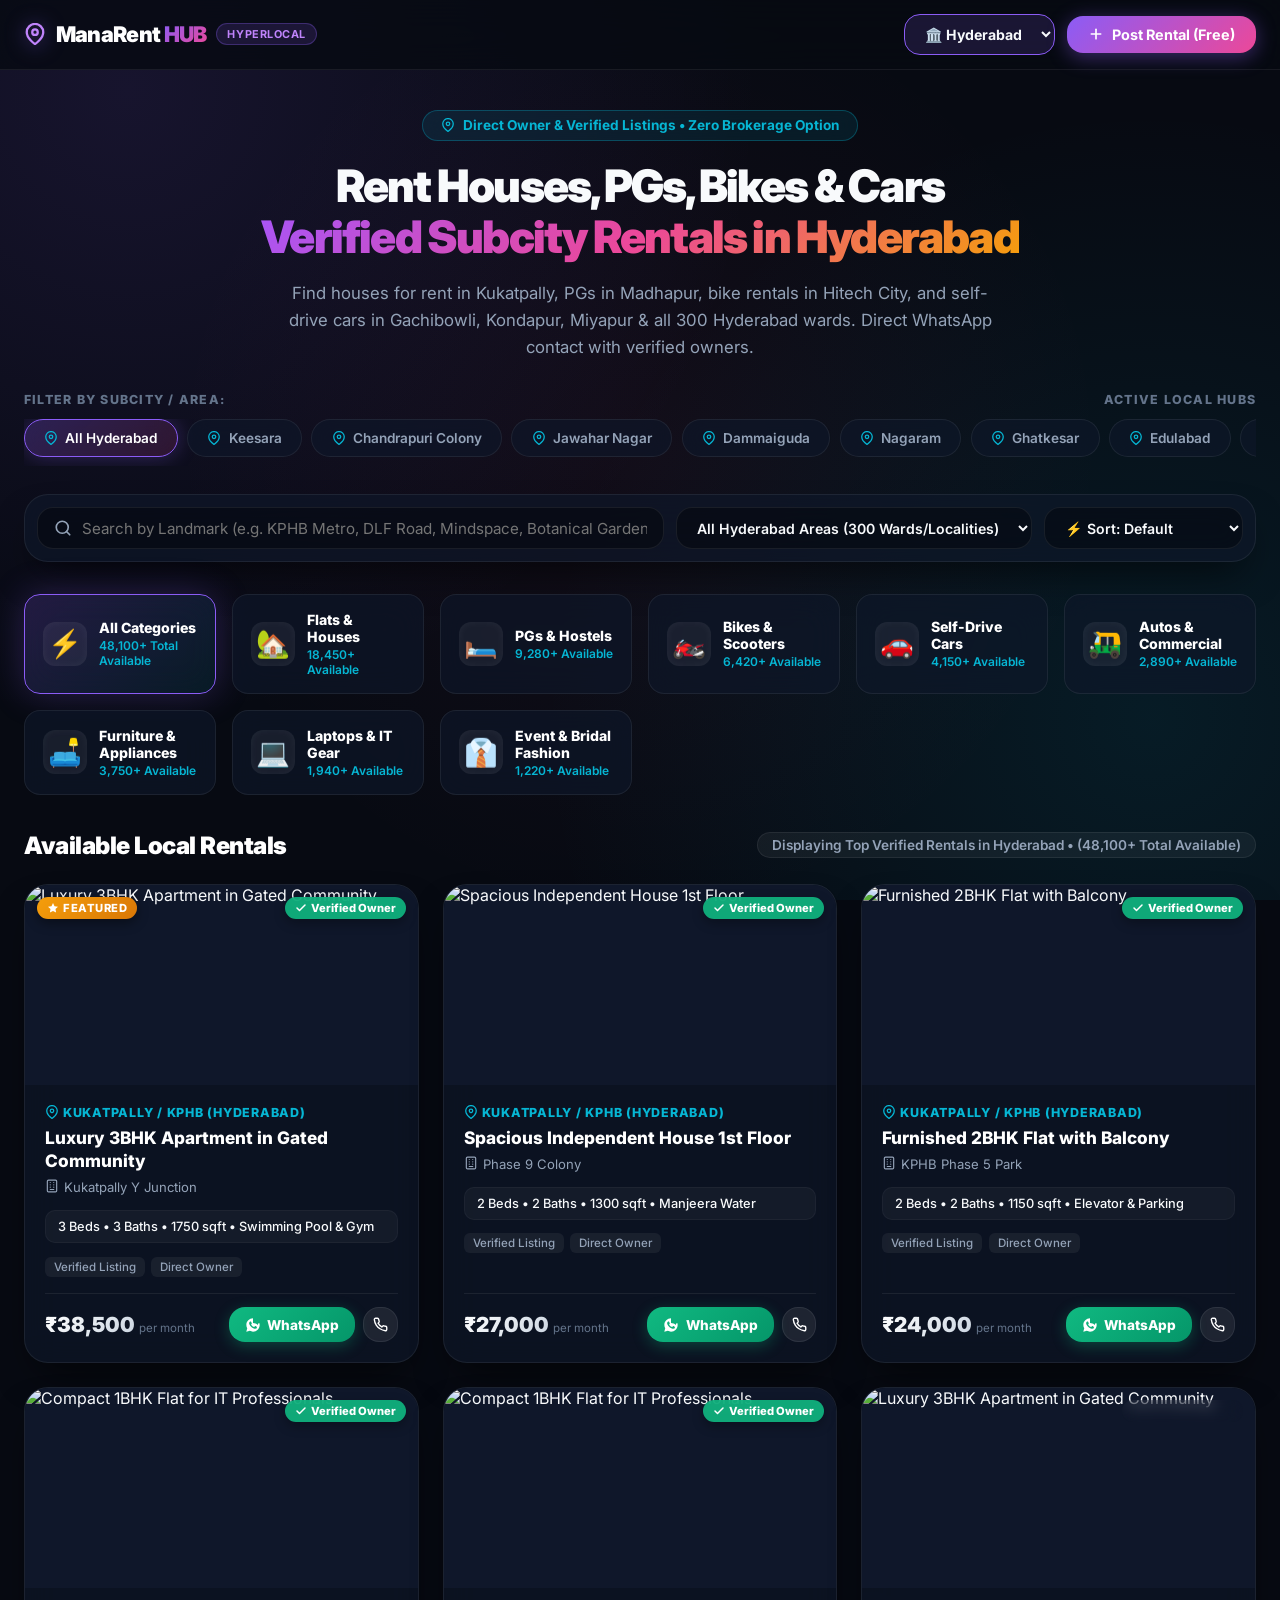
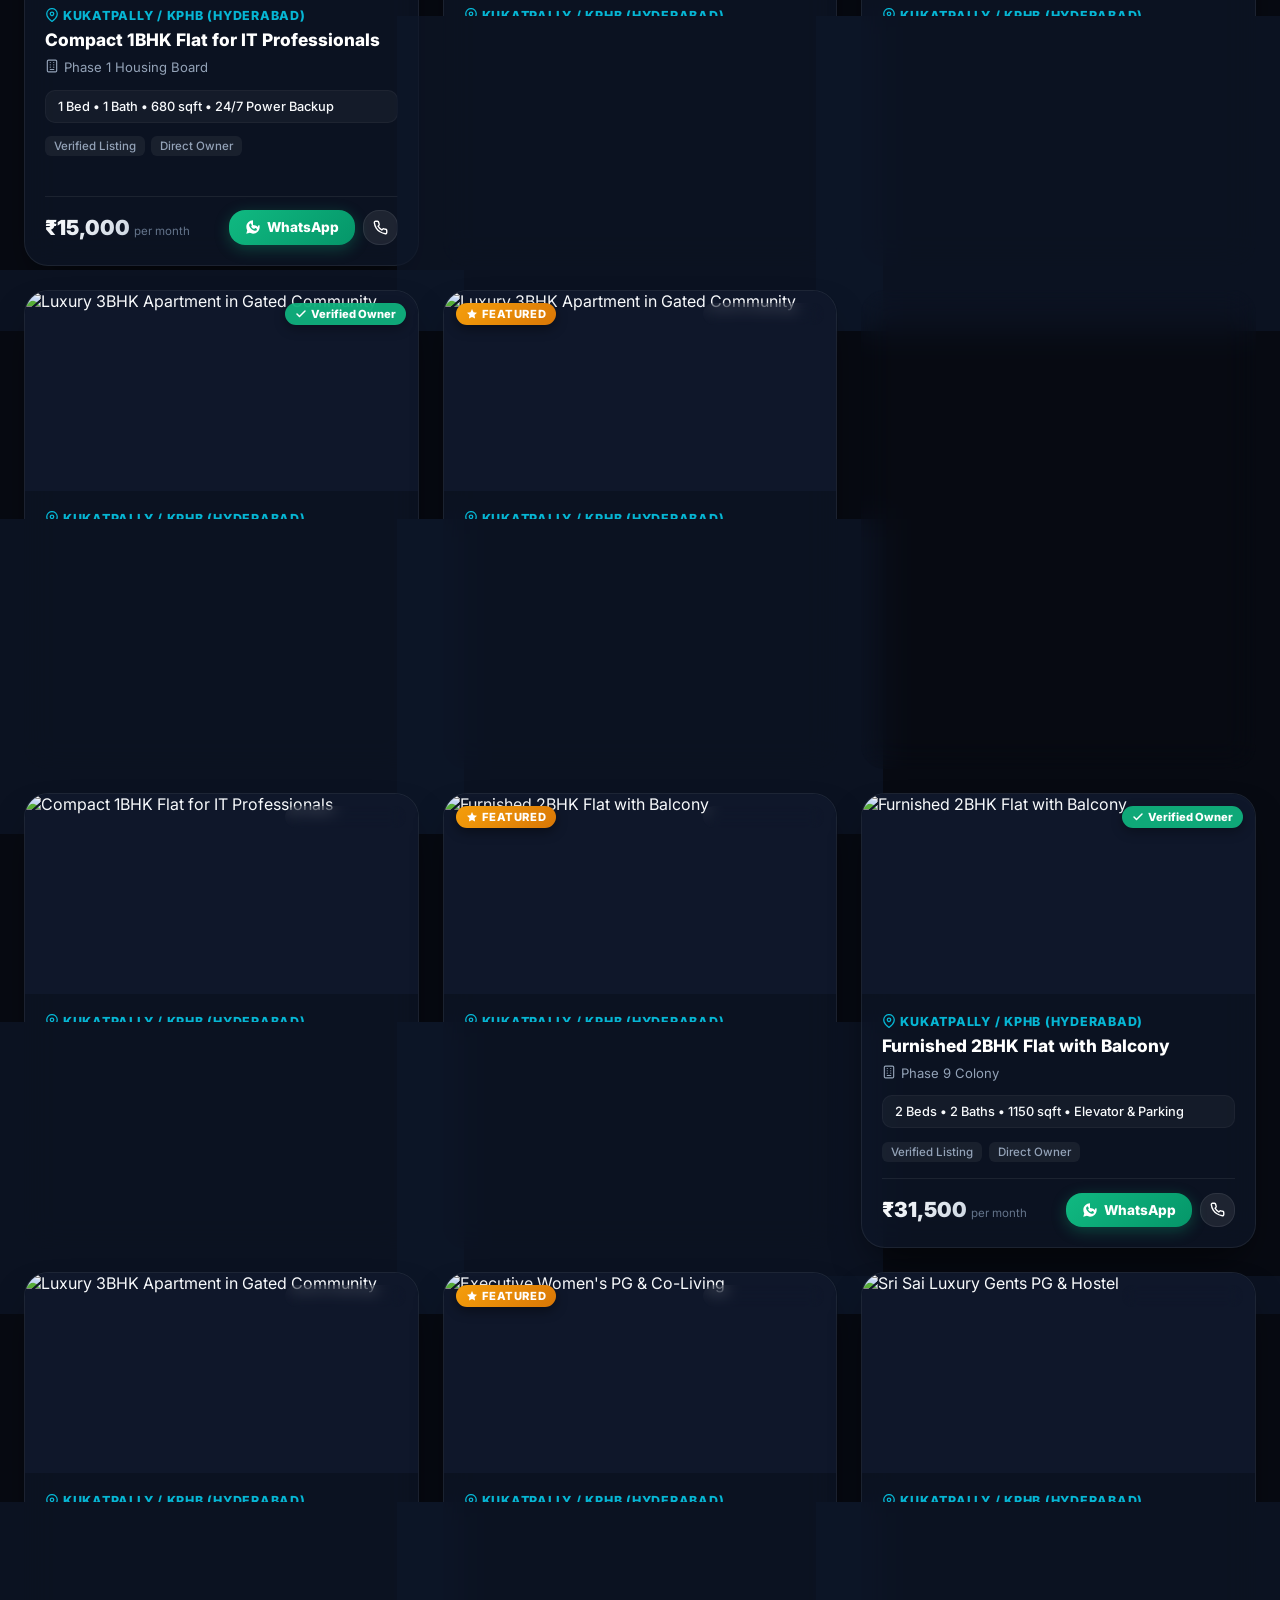
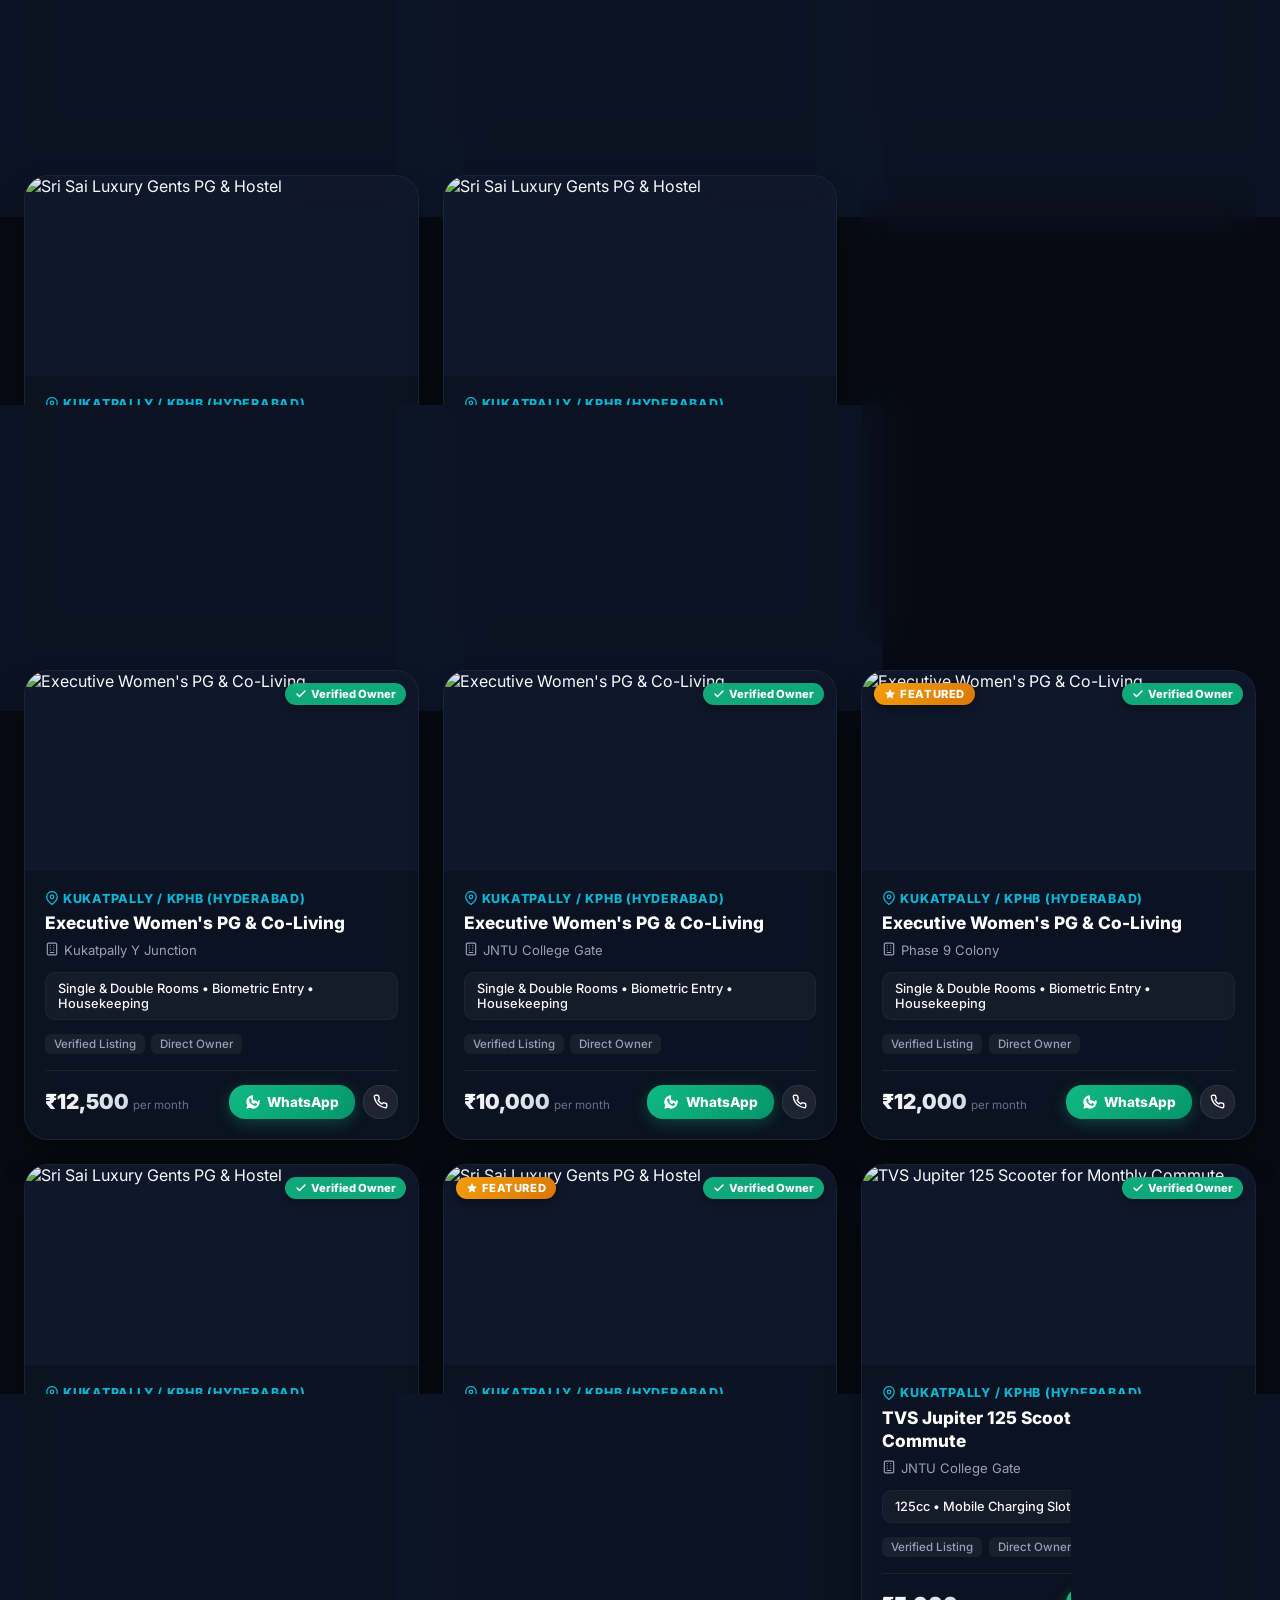
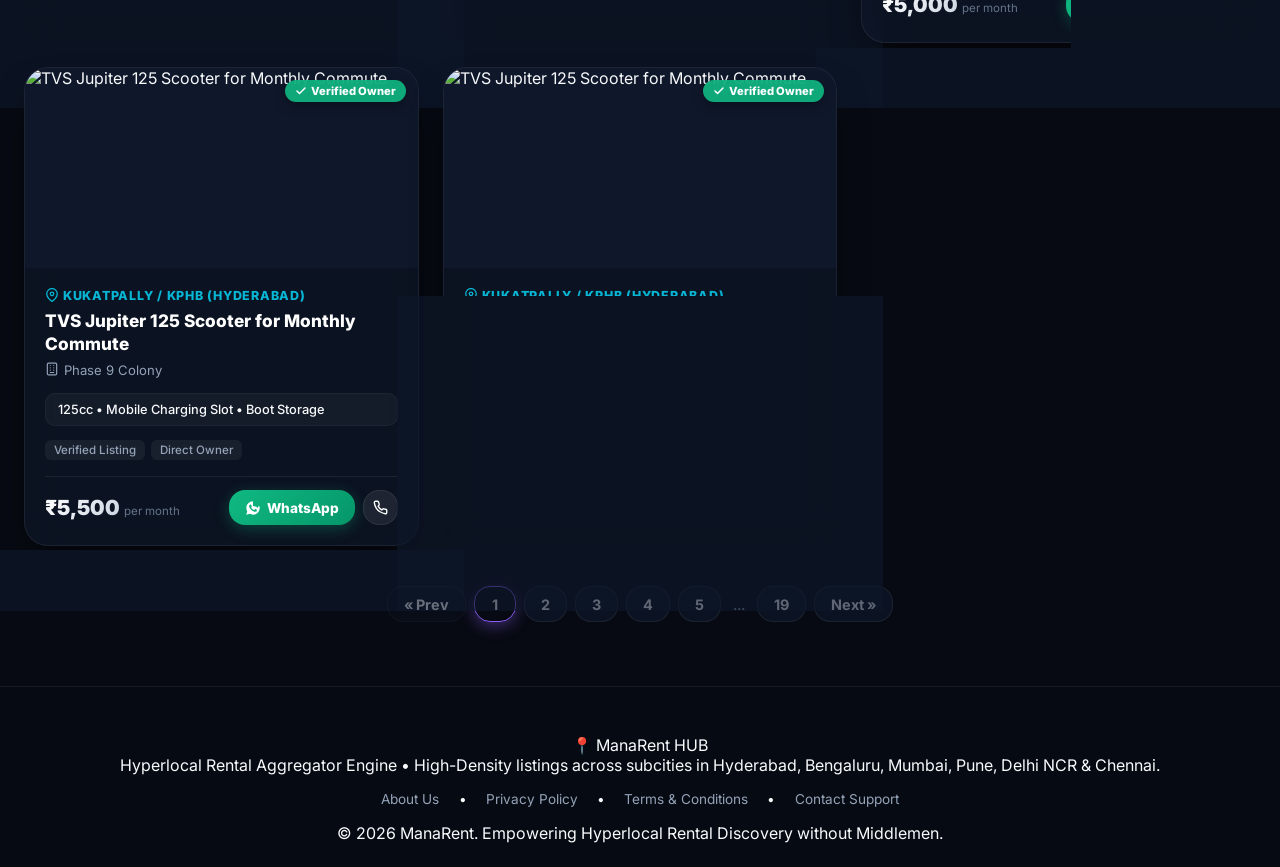
==== index.html @ 8ef9b514 "Update support email to sairamachanta1433@gmail.com, fix homepage footer navigation links, and imple" ====
<!DOCTYPE html>
<html lang="en">
<head>
    <meta charset="UTF-8">
    <meta name="viewport" content="width=device-width, initial-scale=1.0">
    
    <!-- Custom ManaRent Google Search Favicon Badges -->
    <link rel="icon" type="image/svg+xml" href="favicon.svg" sizes="any">
    <link rel="shortcut icon" href="favicon.svg">
    <link rel="apple-touch-icon" href="favicon.svg">

    <!-- Google AdSense Auto-Ads Script -->
    <script async src="https://pagead2.googlesyndication.com/pagead/js/adsbygoogle.js?client=ca-pub-6965081263252229" crossorigin="anonymous"></script>

    <!-- Google Search Console Ownership Verification -->
    <meta name="google-site-verification" content="googlee96d2a214376ff98" />

    <!-- Primary SEO Meta Tags for Top Google Ranking -->
    <title>Rent Houses, PGs, Bikes & Cars in Hyderabad — Zero Brokerage | ManaRent</title>
    <meta name="title" content="Rent Houses, PGs, Bikes & Cars in Hyderabad — Zero Brokerage | ManaRent">
    <meta name="description" content="Rent houses in Kukatpally, PGs in Madhapur, bike rentals in Hitech City, and self drive cars in Gachibowli. Direct WhatsApp contact with verified owners!">
    <meta name="keywords" content="rent houses in kukatpally, 2bhk flat for rent in kukatpally, pg in madhapur, bike rental in hitech city, self drive cars in gachibowli, kondapur rentals, manarent hyderabad, zero brokerage house rent hyderabad">
    <meta name="robots" content="index, follow, max-snippet:-1, max-image-preview:large, max-video-preview:-1">
    <link rel="canonical" href="https://manarent.onrender.com/">

    <!-- Open Graph / Facebook / WhatsApp Preview Meta Tags -->
    <meta property="og:type" content="website">
    <meta property="og:url" content="https://manarent.onrender.com/">
    <meta property="og:title" content="Rent Houses, PGs, Bikes & Cars in Hyderabad — ManaRent">
    <meta property="og:description" content="Find houses, PGs, bikes, cars & appliances area-by-area in Hyderabad. Connect directly with owners on WhatsApp with zero brokerage!">
    <meta property="og:image" content="https://images.unsplash.com/photo-1522708323590-d24dbb6b0267?auto=format&fit=crop&w=1200&q=80">

    <!-- Twitter Card Meta Tags -->
    <meta name="twitter:card" content="summary_large_image">
    <meta name="twitter:url" content="https://manarent.onrender.com/">
    <meta name="twitter:title" content="Rent Houses, PGs, Bikes & Cars in Hyderabad">
    <meta name="twitter:description" content="Rent houses, bikes, self-drive cars, and PGs area-by-area across Hyderabad & major Indian tech hubs. Direct WhatsApp contact!">
    <meta name="twitter:image" content="https://images.unsplash.com/photo-1522708323590-d24dbb6b0267?auto=format&fit=crop&w=1200&q=80">

    <!-- Explicit Google Site Name & Organization Schema (Forces Google to display 'ManaRent' instead of 'Render') -->
    <script type="application/ld+json">
    {
      "@context": "https://schema.org",
      "@type": "WebSite",
      "name": "ManaRent",
      "alternateName": ["ManaRent HUB", "ManaRent Hyderabad"],
      "url": "https://manarent.onrender.com/",
      "description": "Rent houses, PGs, bikes, cars, and appliances across Hyderabad subcities.",
      "potentialAction": {
        "@type": "SearchAction",
        "target": "https://manarent.onrender.com/?search={search_term_string}",
        "query-input": "required name=search_term_string"
      }
    }
    </script>

    <!-- Google Fonts -->
    <link rel="preconnect" href="https://fonts.googleapis.com">
    <link rel="preconnect" href="https://fonts.gstatic.com" crossorigin>
    <link href="https://fonts.googleapis.com/css2?family=Inter:wght@400;500;600;700;800;900&display=swap" rel="stylesheet">
    
    <!-- Stylesheet -->
    <link rel="stylesheet" href="styles.css">
</head>
<body>

    <!-- NAVBAR -->
    <nav class="navbar">
        <div class="nav-container">
            <div class="brand" onclick="resetFilters()">
                <span class="brand-icon">
                    <svg width="22" height="22" viewBox="0 0 24 24" fill="none" stroke="currentColor" stroke-width="2.5" stroke-linecap="round" stroke-linejoin="round"><path d="M21 10c0 7-9 13-9 13s-9-6-9-13a9 9 0 0 1 18 0z"/><circle cx="12" cy="10" r="3"/></svg>
                </span>
                <span class="brand-title">ManaRent <span>HUB</span></span>
                <span class="brand-tag">Hyperlocal</span>
            </div>

            <div class="nav-actions">
                <select class="filter-dropdown" id="citySelectDropdown" style="margin:0; background: rgba(139, 92, 246, 0.15); border-color: var(--primary); font-weight: 700;">
                    <!-- Rendered by JS -->
                </select>

                <button class="btn-primary" id="postListingBtn">
                    <svg width="16" height="16" viewBox="0 0 24 24" fill="none" stroke="currentColor" stroke-width="2.5" stroke-linecap="round" stroke-linejoin="round"><line x1="12" y1="5" x2="12" y2="19"/><line x1="5" y1="12" x2="19" y2="12"/></svg>
                    <span>Post Rental (Free)</span>
                </button>
            </div>
        </div>
    </nav>

    <!-- HERO SECTION -->
    <header class="hero">
        <div class="hero-badge">
            <svg width="14" height="14" viewBox="0 0 24 24" fill="none" stroke="currentColor" stroke-width="2.2" stroke-linecap="round" stroke-linejoin="round"><path d="M21 10c0 7-9 13-9 13s-9-6-9-13a9 9 0 0 1 18 0z"/><circle cx="12" cy="10" r="3"/></svg>
            <span>Direct Owner & Verified Listings • Zero Brokerage Option</span>
        </div>
        <h1 class="hero-title">
            Rent Houses, PGs, Bikes & Cars <br>
            <span class="highlight">Verified Subcity Rentals in Hyderabad</span>
        </h1>
        <p class="hero-subtitle">
            Find houses for rent in Kukatpally, PGs in Madhapur, bike rentals in Hitech City, and self-drive cars in Gachibowli, Kondapur, Miyapur & all 300 Hyderabad wards. Direct WhatsApp contact with verified owners.
        </p>
    </header>

    <!-- HYPERLOCAL SUBCITY QUICK BAR -->
    <section class="area-bar-wrapper">
        <div class="area-section-title">
            <span>Filter by Subcity / Area:</span>
            <span>Active Local Hubs</span>
        </div>
        <div class="area-pills" id="areaPillsContainer">
            <!-- Area pills rendered dynamically by JS -->
        </div>
    </section>

    <!-- SEARCH & FILTER BAR -->
    <section class="search-container">
        <div class="search-box">
            <div class="search-input-group">
                <svg width="18" height="18" viewBox="0 0 24 24" fill="none" stroke="var(--text-muted)" stroke-width="2.2" stroke-linecap="round" stroke-linejoin="round"><circle cx="11" cy="11" r="8"/><line x1="21" y1="21" x2="16.65" y2="16.65"/></svg>
                <input type="text" id="searchInput" placeholder="Search by Landmark (e.g. KPHB Metro, DLF Road, Mindspace, Botanical Garden)...">
            </div>

            <select class="filter-dropdown" id="areaSelectDropdown">
                <!-- Rendered dynamically by JS -->
            </select>

            <select class="filter-dropdown" id="sortSelectDropdown">
                <option value="default">⚡ Sort: Default</option>
                <option value="lowToHigh">💰 Rent: Low to High</option>
                <option value="highToLow">💎 Rent: High to Low</option>
                <option value="rating">⭐ Highest Rated</option>
            </select>
        </div>
    </section>

    <!-- CATEGORY SELECTOR TABS -->
    <section class="categories-container">
        <div class="category-grid" id="categoryGridContainer">
            <!-- Rendered dynamically by JS -->
        </div>
    </section>

    <!-- MAIN CONTENT LISTINGS GRID -->
    <main class="main-content">
        <div class="section-header">
            <h2 class="section-title">
                <span>Available Local Rentals</span>
            </h2>
            <span class="listings-count" id="listingsCount">Loading listings...</span>
        </div>

        <div class="listings-grid" id="listingsGrid">
            <!-- Listing cards rendered dynamically by JS -->
        </div>

        <!-- NUMBERED PAGINATION CONTAINER -->
        <div class="pagination-wrapper" id="paginationContainer"></div>
    </main>

    <!-- OWNER LISTING SUBMISSION MODAL -->
    <div class="modal-overlay" id="postListingModal">
        <div class="modal-content">
            <div class="modal-header">
                <h3 class="modal-title">List Your Property or Vehicle for Rent</h3>
                <button class="modal-close" id="closeModalBtn">&times;</button>
            </div>
            <div class="modal-body">
                <form id="ownerListingForm">
                    <input type="text" id="website_honeypot_trap" name="website_honeypot_trap" style="display:none !important; position:absolute; left:-9999px;" tabindex="-1" autocomplete="off">

                    <div class="form-group">
                        <label class="form-label">Listing Title</label>
                        <input type="text" id="formTitle" class="form-control" placeholder="e.g. 2BHK Flat near KPHB Metro Station / Honda Activa 6G" required>
                    </div>

                    <div class="form-row">
                        <div class="form-group">
                            <label class="form-label">Category</label>
                            <select id="formCategory" class="form-control" required>
                                <option value="house">🏡 Flat / House</option>
                                <option value="pg">🛏️ PG / Hostel Bed</option>
                                <option value="bike">🏍️ Bike / Scooter</option>
                                <option value="car">🚗 Self-Drive Car</option>
                                <option value="auto">🛺 Auto / Commercial</option>
                                <option value="furniture">🛋️ Furniture & Appliances</option>
                                <option value="laptop">💻 Laptops & IT Gear</option>
                                <option value="fashion">👔 Event & Bridal Fashion</option>
                            </select>
                        </div>
                        <div class="form-group">
                            <label class="form-label">Subcity / Area</label>
                            <select id="formArea" class="form-control" required>
                                <option value="kukatpally">Kukatpally / KPHB</option>
                                <option value="kondapur">Kondapur</option>
                                <option value="hitech">Hitech City</option>
                                <option value="gachibowli">Gachibowli</option>
                                <option value="madhapur">Madhapur</option>
                                <option value="miyapur">Miyapur</option>
                                <option value="ameerpet">Ameerpet / SR Nagar</option>
                                <option value="banjara">Banjara Hills</option>
                            </select>
                        </div>
                    </div>

                    <div class="form-group">
                        <label class="form-label">Landmark / Specific Location</label>
                        <input type="text" id="formLandmark" class="form-control" placeholder="e.g. Near DLF Food Street / 2 mins from Metro Gate 2" required>
                    </div>

                    <div class="form-row">
                        <div class="form-group">
                            <label class="form-label">Rent Amount (₹)</label>
                            <input type="number" id="formPrice" class="form-control" placeholder="e.g. 22000" required>
                        </div>
                        <div class="form-group">
                            <label class="form-label">Rent Period</label>
                            <select id="formPeriod" class="form-control" required>
                                <option value="month">Per Month</option>
                                <option value="day">Per Day</option>
                            </select>
                        </div>
                    </div>

                    <div class="form-group">
                        <label class="form-label">Key Details / Specs</label>
                        <input type="text" id="formSpecs" class="form-control" placeholder="e.g. 2 Beds, 2 Baths, 1100 sqft, Car Parking, Gated Community" required>
                    </div>

                    <div class="form-row">
                        <div class="form-group">
                            <label class="form-label">Your Name</label>
                            <input type="text" id="formOwnerName" class="form-control" placeholder="e.g. Ramesh V." required>
                        </div>
                        <div class="form-group">
                            <label class="form-label">WhatsApp Phone Number</label>
                            <input type="tel" id="formPhone" class="form-control" placeholder="919876543210 (With 91)" required>
                        </div>
                    </div>

                    <button type="submit" class="btn-primary" style="width: 100%; justify-content: center; margin-top: 1rem;">
                        <svg width="16" height="16" viewBox="0 0 24 24" fill="none" stroke="currentColor" stroke-width="2.5" stroke-linecap="round" stroke-linejoin="round"><line x1="12" y1="5" x2="12" y2="19"/><line x1="5" y1="12" x2="19" y2="12"/></svg>
                        <span>Publish Listing Now</span>
                    </button>
                </form>
            </div>
        </div>
    </div>

    <!-- FOOTER -->
    <footer>
        <div class="footer-content">
            <div class="footer-brand">📍 ManaRent HUB</div>
            <p class="footer-text">
                Hyperlocal Rental Aggregator Engine • High-Density listings across subcities in Hyderabad, Bengaluru, Mumbai, Pune, Delhi NCR & Chennai.
            </p>
            <div style="display:flex; justify-content:center; gap:1.2rem; flex-wrap:wrap; margin: 1rem 0; font-size: 0.85rem;">
                <a href="about.html" style="color:var(--text-muted); text-decoration:none;">About Us</a> •
                <a href="privacy.html" style="color:var(--text-muted); text-decoration:none;">Privacy Policy</a> •
                <a href="terms.html" style="color:var(--text-muted); text-decoration:none;">Terms & Conditions</a> •
                <a href="contact.html" style="color:var(--text-muted); text-decoration:none;">Contact Support</a>
            </div>
            <div class="footer-bottom">
                &copy; 2026 ManaRent. Empowering Hyperlocal Rental Discovery without Middlemen.
            </div>
        </div>
    </footer>

    <!-- JavaScript Files -->
    <script src="data/hyd_seed_data.js"></script>
    <script src="app.js"></script>
</body>
</html>
---- styles.css ----
/* -------------------------------------------------------------------------- */
/* ManaRent HUB - Vector SVG Icon Styling & Next-Gen Glassmorphism            */
/* -------------------------------------------------------------------------- */

:root {
    --bg-dark: #070a12;
    --bg-surface: rgba(15, 23, 42, 0.65);
    --bg-surface-hover: rgba(23, 35, 60, 0.85);
    --border-glass: rgba(255, 255, 255, 0.07);
    --border-glass-hover: rgba(139, 92, 246, 0.4);
    
    --primary: #8b5cf6;
    --primary-gradient: linear-gradient(135deg, #8b5cf6 0%, #ec4899 100%);
    --primary-hover: linear-gradient(135deg, #9333ea 0%, #f43f5e 100%);
    --primary-glow: rgba(139, 92, 246, 0.35);
    
    --secondary: #06b6d4;
    --accent-gold: #f59e0b;
    --whatsapp-green: #10b981;
    --whatsapp-hover: #059669;
    
    --text-main: #f8fafc;
    --text-muted: #94a3b8;
    --text-dim: #64748b;
    
    --radius-sm: 10px;
    --radius-md: 16px;
    --radius-lg: 24px;
    --radius-full: 9999px;
    
    --shadow-card: 0 20px 40px -15px rgba(0, 0, 0, 0.7);
    --shadow-glow: 0 0 35px rgba(139, 92, 246, 0.25);
}

* {
    box-sizing: border-box;
    margin: 0;
    padding: 0;
    font-family: 'Inter', -apple-system, BlinkMacSystemFont, 'Segoe UI', Roboto, sans-serif;
    -webkit-font-smoothing: antialiased;
    -webkit-tap-highlight-color: transparent;
}

body {
    background-color: var(--bg-dark);
    color: var(--text-main);
    min-height: 100vh;
    overflow-x: hidden;
    background-image: 
        radial-gradient(circle at 10% 10%, rgba(139, 92, 246, 0.12) 0%, transparent 45%),
        radial-gradient(circle at 90% 80%, rgba(6, 182, 212, 0.1) 0%, transparent 45%),
        radial-gradient(circle at 50% 50%, rgba(236, 72, 153, 0.05) 0%, transparent 60%);
    background-attachment: fixed;
}

svg {
    display: inline-block;
    vertical-align: middle;
    flex-shrink: 0;
}

/* --- NAVBAR --- */
.navbar {
    position: sticky;
    top: 0;
    z-index: 100;
    background: rgba(7, 10, 18, 0.8);
    backdrop-filter: blur(20px);
    -webkit-backdrop-filter: blur(20px);
    border-bottom: 1px solid var(--border-glass);
    padding: 0.85rem 1.5rem;
}

.nav-container {
    max-width: 1320px;
    margin: 0 auto;
    display: flex;
    align-items: center;
    justify-content: space-between;
    gap: 1rem;
    flex-wrap: wrap;
}

.brand {
    display: flex;
    align-items: center;
    gap: 0.6rem;
    text-decoration: none;
    cursor: pointer;
}

.brand-icon {
    display: inline-flex;
    align-items: center;
    justify-content: center;
    color: #c084fc;
    filter: drop-shadow(0 2px 10px rgba(139, 92, 246, 0.6));
}

.brand-title {
    font-size: 1.35rem;
    font-weight: 900;
    letter-spacing: -0.03em;
    color: #fff;
}

.brand-title span {
    background: var(--primary-gradient);
    -webkit-background-clip: text;
    -webkit-text-fill-color: transparent;
}

.brand-tag {
    font-size: 0.68rem;
    background: rgba(139, 92, 246, 0.15);
    color: #c084fc;
    border: 1px solid rgba(139, 92, 246, 0.3);
    padding: 3px 10px;
    border-radius: var(--radius-full);
    font-weight: 700;
    text-transform: uppercase;
    letter-spacing: 0.05em;
}

.nav-actions {
    display: flex;
    align-items: center;
    gap: 0.75rem;
}

.btn-primary {
    background: var(--primary-gradient);
    color: #fff;
    border: none;
    padding: 0.65rem 1.3rem;
    border-radius: var(--radius-md);
    font-weight: 700;
    font-size: 0.9rem;
    cursor: pointer;
    display: inline-flex;
    align-items: center;
    gap: 0.5rem;
    transition: all 0.25s cubic-bezier(0.4, 0, 0.2, 1);
    box-shadow: 0 4px 20px rgba(139, 92, 246, 0.4);
    white-space: nowrap;
}

.btn-primary:hover {
    transform: translateY(-2px);
    box-shadow: 0 8px 25px rgba(139, 92, 246, 0.6);
    background: var(--primary-hover);
}

.btn-secondary {
    background: rgba(255, 255, 255, 0.05);
    color: var(--text-main);
    border: 1px solid var(--border-glass);
    padding: 0.65rem 1.2rem;
    border-radius: var(--radius-md);
    font-weight: 600;
    font-size: 0.88rem;
    cursor: pointer;
    display: inline-flex;
    align-items: center;
    gap: 0.5rem;
    transition: all 0.2s ease;
}

.btn-secondary:hover {
    background: rgba(255, 255, 255, 0.1);
    border-color: rgba(255, 255, 255, 0.2);
}

/* --- HERO & SEARCH SECTION --- */
.hero {
    max-width: 1320px;
    margin: 2.5rem auto 2rem auto;
    padding: 0 1.5rem;
    text-align: center;
}

.hero-badge {
    display: inline-flex;
    align-items: center;
    gap: 0.5rem;
    background: rgba(6, 182, 212, 0.1);
    border: 1px solid rgba(6, 182, 212, 0.3);
    color: var(--secondary);
    padding: 0.4rem 1.1rem;
    border-radius: var(--radius-full);
    font-size: 0.85rem;
    font-weight: 700;
    margin-bottom: 1.25rem;
    backdrop-filter: blur(10px);
}

.hero-title {
    font-size: 2.8rem;
    font-weight: 900;
    line-height: 1.15;
    margin-bottom: 1rem;
    letter-spacing: -0.04em;
}

.hero-title .highlight {
    background: linear-gradient(135deg, #a855f7 0%, #ec4899 50%, #f59e0b 100%);
    -webkit-background-clip: text;
    -webkit-text-fill-color: transparent;
}

.hero-subtitle {
    font-size: 1.05rem;
    color: var(--text-muted);
    max-width: 720px;
    margin: 0 auto 2rem auto;
    line-height: 1.6;
}

/* --- HYPERLOCAL AREA QUICK BAR --- */
.area-bar-wrapper {
    max-width: 1320px;
    margin: 0 auto 1.75rem auto;
    padding: 0 1.5rem;
}

.area-section-title {
    font-size: 0.78rem;
    text-transform: uppercase;
    letter-spacing: 0.1em;
    color: var(--text-dim);
    margin-bottom: 0.75rem;
    font-weight: 800;
    display: flex;
    align-items: center;
    justify-content: space-between;
}

.area-pills {
    display: flex;
    gap: 0.6rem;
    overflow-x: auto;
    padding-bottom: 0.6rem;
    -webkit-overflow-scrolling: touch;
    scrollbar-width: thin;
    scrollbar-color: rgba(255,255,255,0.15) transparent;
}

.area-pill {
    background: var(--bg-surface);
    border: 1px solid var(--border-glass);
    color: var(--text-muted);
    padding: 0.6rem 1.2rem;
    border-radius: var(--radius-full);
    font-size: 0.85rem;
    font-weight: 600;
    cursor: pointer;
    white-space: nowrap;
    display: flex;
    align-items: center;
    gap: 0.45rem;
    transition: all 0.25s cubic-bezier(0.4, 0, 0.2, 1);
    flex-shrink: 0;
    backdrop-filter: blur(12px);
}

.area-pill.active {
    background: linear-gradient(135deg, rgba(139, 92, 246, 0.25), rgba(236, 72, 153, 0.15));
    border-color: var(--primary);
    color: #fff;
    box-shadow: 0 0 20px rgba(139, 92, 246, 0.3);
}

.area-pill .pill-icon {
    display: inline-flex;
    align-items: center;
    color: var(--secondary);
}

/* --- SEARCH & FILTER BAR --- */
.search-container {
    max-width: 1320px;
    margin: 0 auto 2rem auto;
    padding: 0 1.5rem;
}

.search-box {
    background: var(--bg-surface);
    border: 1px solid var(--border-glass);
    border-radius: var(--radius-lg);
    padding: 0.75rem;
    display: flex;
    gap: 0.75rem;
    align-items: center;
    box-shadow: var(--shadow-card);
    backdrop-filter: blur(16px);
    flex-wrap: wrap;
}

.search-input-group {
    flex: 1;
    min-width: 240px;
    display: flex;
    align-items: center;
    gap: 0.6rem;
    background: rgba(0, 0, 0, 0.35);
    border: 1px solid var(--border-glass);
    border-radius: var(--radius-md);
    padding: 0.65rem 1rem;
}

.search-input-group input {
    background: transparent;
    border: none;
    outline: none;
    color: #fff;
    width: 100%;
    font-size: 0.95rem;
}

.filter-dropdown {
    background: rgba(0, 0, 0, 0.35);
    border: 1px solid var(--border-glass);
    color: var(--text-main);
    padding: 0.65rem 1rem;
    border-radius: var(--radius-md);
    font-size: 0.88rem;
    font-weight: 600;
    outline: none;
    cursor: pointer;
    transition: all 0.2s ease;
}

.filter-dropdown option {
    background: #0f172a;
    color: #fff;
}

/* --- CATEGORY SELECTOR TABS --- */
.categories-container {
    max-width: 1320px;
    margin: 0 auto 2.25rem auto;
    padding: 0 1.5rem;
}

.category-grid {
    display: grid;
    grid-template-columns: repeat(auto-fit, minmax(170px, 1fr));
    gap: 1rem;
}

.category-card {
    background: var(--bg-surface);
    border: 1px solid var(--border-glass);
    border-radius: var(--radius-md);
    padding: 1rem 1.1rem;
    cursor: pointer;
    transition: all 0.3s cubic-bezier(0.4, 0, 0.2, 1);
    display: flex;
    align-items: center;
    gap: 0.75rem;
    backdrop-filter: blur(16px);
}

.category-card:hover {
    transform: translateY(-4px);
    border-color: var(--border-glass-hover);
    background: var(--bg-surface-hover);
    box-shadow: 0 10px 25px -5px rgba(0, 0, 0, 0.5);
}

.category-card.active {
    border-color: var(--primary);
    background: linear-gradient(135deg, rgba(139, 92, 246, 0.2), rgba(6, 182, 212, 0.1));
    box-shadow: var(--shadow-glow);
}

.category-icon {
    font-size: 1.7rem;
    background: rgba(255, 255, 255, 0.05);
    width: 44px;
    height: 44px;
    border-radius: 12px;
    display: flex;
    align-items: center;
    justify-content: center;
    flex-shrink: 0;
    box-shadow: inset 0 0 10px rgba(255,255,255,0.05);
}

.category-info h4 {
    font-size: 0.88rem;
    font-weight: 800;
    color: #fff;
    margin-bottom: 2px;
}

.category-info p {
    font-size: 0.75rem;
    font-weight: 600;
}

/* --- LISTINGS GRID & CARDS --- */
.main-content {
    max-width: 1320px;
    margin: 0 auto 4rem auto;
    padding: 0 1.5rem;
}

.section-header {
    display: flex;
    align-items: center;
    justify-content: space-between;
    margin-bottom: 1.5rem;
    flex-wrap: wrap;
    gap: 1rem;
}

.section-title {
    font-size: 1.5rem;
    font-weight: 900;
    color: #fff;
    letter-spacing: -0.02em;
}

.listings-count {
    font-size: 0.85rem;
    color: var(--text-muted);
    background: rgba(255, 255, 255, 0.05);
    padding: 4px 14px;
    border-radius: var(--radius-full);
    border: 1px solid var(--border-glass);
    font-weight: 600;
}

.listings-grid {
    display: grid;
    grid-template-columns: repeat(auto-fill, minmax(310px, 1fr));
    gap: 1.5rem;
}

.listing-card {
    background: var(--bg-surface);
    border: 1px solid var(--border-glass);
    border-radius: var(--radius-lg);
    overflow: hidden;
    transition: all 0.35s cubic-bezier(0.4, 0, 0.2, 1);
    display: flex;
    flex-direction: column;
    box-shadow: var(--shadow-card);
    backdrop-filter: blur(16px);
}

.listing-card:hover {
    transform: translateY(-6px);
    border-color: rgba(139, 92, 246, 0.4);
    box-shadow: 0 20px 40px -10px rgba(0, 0, 0, 0.8), var(--shadow-glow);
}

.card-image-wrapper {
    position: relative;
    width: 100%;
    height: 200px;
    background: #0f172a;
    overflow: hidden;
}

.card-image {
    width: 100%;
    height: 100%;
    object-fit: cover;
    transition: transform 0.6s cubic-bezier(0.4, 0, 0.2, 1);
}

.listing-card:hover .card-image {
    transform: scale(1.08);
}

.badge-featured {
    position: absolute;
    top: 12px;
    left: 12px;
    background: linear-gradient(135deg, #f59e0b, #d97706);
    color: #fff;
    font-size: 0.7rem;
    font-weight: 800;
    padding: 4px 10px;
    border-radius: var(--radius-full);
    box-shadow: 0 4px 12px rgba(0,0,0,0.4);
    display: inline-flex;
    align-items: center;
    gap: 4px;
    text-transform: uppercase;
    letter-spacing: 0.05em;
}

.badge-verified {
    position: absolute;
    top: 12px;
    right: 12px;
    background: rgba(16, 185, 129, 0.9);
    backdrop-filter: blur(8px);
    color: #fff;
    font-size: 0.7rem;
    font-weight: 800;
    padding: 4px 10px;
    border-radius: var(--radius-full);
    box-shadow: 0 4px 12px rgba(0,0,0,0.3);
    display: inline-flex;
    align-items: center;
    gap: 4px;
}

.card-body {
    padding: 1.25rem;
    display: flex;
    flex-direction: column;
    flex: 1;
}

.card-area-tag {
    font-size: 0.78rem;
    font-weight: 800;
    color: var(--secondary);
    text-transform: uppercase;
    letter-spacing: 0.06em;
    margin-bottom: 0.35rem;
    display: flex;
    align-items: center;
    gap: 4px;
}

.card-title {
    font-size: 1.08rem;
    font-weight: 800;
    color: #fff;
    line-height: 1.35;
    margin-bottom: 0.45rem;
    display: -webkit-box;
    -webkit-line-clamp: 2;
    -webkit-box-orient: vertical;
    overflow: hidden;
}

.card-landmark {
    font-size: 0.82rem;
    color: var(--text-muted);
    margin-bottom: 0.85rem;
    line-height: 1.3;
    display: flex;
    align-items: flex-start;
    gap: 5px;
}

.card-specs {
    font-size: 0.8rem;
    color: var(--text-main);
    background: rgba(255, 255, 255, 0.04);
    border-radius: var(--radius-sm);
    padding: 0.5rem 0.75rem;
    margin-bottom: 0.85rem;
    border: 1px solid rgba(255,255,255,0.04);
    font-weight: 500;
}

.card-tags {
    display: flex;
    flex-wrap: wrap;
    gap: 0.4rem;
    margin-bottom: 1rem;
}

.card-tag-item {
    font-size: 0.72rem;
    background: rgba(255, 255, 255, 0.06);
    color: var(--text-muted);
    padding: 3px 9px;
    border-radius: 6px;
    font-weight: 500;
}

.card-footer {
    margin-top: auto;
    padding-top: 0.85rem;
    border-top: 1px solid var(--border-glass);
    display: flex;
    align-items: center;
    justify-content: space-between;
}

.price-amount {
    font-size: 1.3rem;
    font-weight: 900;
    color: #fff;
    background: linear-gradient(135deg, #fff, #cbd5e1);
    -webkit-background-clip: text;
    -webkit-text-fill-color: transparent;
}

.price-period {
    font-size: 0.72rem;
    color: var(--text-dim);
}

.card-actions {
    display: flex;
    gap: 0.5rem;
}

.btn-whatsapp {
    background: linear-gradient(135deg, var(--whatsapp-green), #059669);
    color: #fff;
    padding: 0.55rem 1rem;
    border: none;
    border-radius: var(--radius-md);
    font-weight: 800;
    font-size: 0.85rem;
    cursor: pointer;
    display: inline-flex;
    align-items: center;
    gap: 0.4rem;
    box-shadow: 0 4px 15px rgba(16, 185, 129, 0.3);
    transition: all 0.2s ease;
}

.btn-whatsapp:hover {
    transform: translateY(-2px);
    box-shadow: 0 6px 20px rgba(16, 185, 129, 0.5);
    background: var(--whatsapp-hover);
}

.btn-call {
    background: rgba(255, 255, 255, 0.08);
    color: #fff;
    border: 1px solid var(--border-glass);
    padding: 0.55rem;
    border-radius: var(--radius-md);
    cursor: pointer;
    display: inline-flex;
    align-items: center;
    justify-content: center;
    transition: all 0.2s ease;
}

.btn-call:hover {
    background: rgba(255, 255, 255, 0.18);
}

/* 💰 IN-FEED AD CARDS & INTERSTITIAL OVERLAY STYLES */
.in-feed-ad-card {
    border: 1px dashed rgba(245, 158, 11, 0.4) !important;
    background: linear-gradient(135deg, rgba(245, 158, 11, 0.05), rgba(15, 23, 42, 0.8)) !important;
    padding: 1.25rem;
    align-items: center;
    justify-content: center;
    position: relative;
}

.ad-tag-badge {
    position: absolute;
    top: 8px;
    right: 12px;
    font-size: 0.65rem;
    font-weight: 800;
    color: #f59e0b;
    background: rgba(245, 158, 11, 0.15);
    padding: 2px 8px;
    border-radius: 4px;
    text-transform: uppercase;
    letter-spacing: 0.05em;
}

.ad-fallback-banner {
    display: flex;
    flex-direction: column;
    align-items: center;
    justify-content: center;
    text-align: center;
    padding: 1.5rem 1rem;
    gap: 0.4rem;
}

.ad-fallback-icon {
    font-size: 2.2rem;
    margin-bottom: 0.2rem;
}

.ad-fallback-title {
    font-size: 1.05rem;
    font-weight: 800;
    color: #fff;
}

.ad-fallback-desc {
    font-size: 0.82rem;
    color: var(--text-muted);
    max-width: 260px;
    line-height: 1.35;
}


.ad-interstitial-overlay {
    position: fixed;
    top: 0;
    left: 0;
    width: 100vw;
    height: 100vh;
    background: rgba(5, 8, 15, 0.92);
    backdrop-filter: blur(20px);
    z-index: 9999;
    display: flex;
    align-items: center;
    justify-content: center;
    padding: 1.5rem;
}

.ad-interstitial-card {
    background: #0f172a;
    border: 1px solid rgba(139, 92, 246, 0.4);
    border-radius: var(--radius-lg);
    padding: 2rem 1.75rem;
    max-width: 480px;
    width: 100%;
    text-align: center;
    box-shadow: 0 25px 60px rgba(0, 0, 0, 0.9), var(--shadow-glow);
}

.ad-spinner {
    width: 48px;
    height: 48px;
    border: 4px solid rgba(139, 92, 246, 0.2);
    border-top: 4px solid var(--primary);
    border-radius: 50%;
    animation: spin 0.8s linear infinite;
    margin: 0 auto 1.25rem auto;
}

@keyframes spin {
    0% { transform: rotate(0deg); }
    100% { transform: rotate(360deg); }
}

.ad-tag {
    font-size: 0.72rem;
    font-weight: 800;
    color: var(--secondary);
    text-transform: uppercase;
    letter-spacing: 0.08em;
    margin-bottom: 0.4rem;
}

.ad-title {
    font-size: 1.2rem;
    font-weight: 800;
    color: #fff;
    margin-bottom: 0.3rem;
}

.ad-sub {
    font-size: 0.82rem;
    color: var(--text-muted);
    margin-bottom: 1.25rem;
}

.ad-box {
    background: rgba(255, 255, 255, 0.03);
    border: 1px solid var(--border-glass);
    border-radius: var(--radius-md);
    padding: 1rem;
    margin-bottom: 1.25rem;
}

.ad-timer {
    font-size: 0.88rem;
    font-weight: 700;
    color: var(--accent-gold);
}

/* --- MODAL DIALOG --- */
.modal-overlay {
    position: fixed;
    top: 0;
    left: 0;
    width: 100vw;
    height: 100vh;
    background: rgba(0, 0, 0, 0.85);
    backdrop-filter: blur(12px);
    z-index: 1000;
    display: flex;
    align-items: center;
    justify-content: center;
    padding: 1rem;
    opacity: 0;
    visibility: hidden;
    transition: all 0.25s ease;
}

.modal-overlay.active {
    opacity: 1;
    visibility: visible;
}

.modal-content {
    background: #0f172a;
    border: 1px solid var(--border-glass);
    border-radius: var(--radius-lg);
    width: 100%;
    max-width: 560px;
    max-height: 90vh;
    overflow-y: auto;
    box-shadow: 0 25px 50px -12px rgba(0, 0, 0, 0.9);
}

.modal-header {
    padding: 1.25rem 1.5rem;
    border-bottom: 1px solid var(--border-glass);
    display: flex;
    align-items: center;
    justify-content: space-between;
}

.modal-title {
    font-size: 1.25rem;
    font-weight: 800;
    color: #fff;
}

.modal-close {
    background: transparent;
    border: none;
    color: var(--text-muted);
    font-size: 1.6rem;
    cursor: pointer;
}

.modal-body {
    padding: 1.5rem;
}

.form-group {
    margin-bottom: 1.1rem;
}

.form-label {
    display: block;
    font-size: 0.85rem;
    font-weight: 700;
    margin-bottom: 0.4rem;
    color: var(--text-main);
}

.form-control {
    width: 100%;
    background: rgba(0, 0, 0, 0.4);
    border: 1px solid var(--border-glass);
    border-radius: var(--radius-md);
    padding: 0.65rem 0.9rem;
    color: #fff;
    font-size: 16px;
    outline: none;
}

.form-control:focus {
    border-color: var(--primary);
    box-shadow: 0 0 15px var(--primary-glow);
}

.form-row {
    display: grid;
    grid-template-columns: 1fr 1fr;
    gap: 1rem;
}

/* --- NUMBERED PAGINATION STYLES --- */
.pagination-wrapper {
    display: flex;
    align-items: center;
    justify-content: center;
    gap: 0.5rem;
    margin: 2.5rem 0 3.5rem 0;
    flex-wrap: wrap;
}

.page-btn {
    background: var(--bg-surface);
    border: 1px solid var(--border-glass);
    color: var(--text-main);
    padding: 0.55rem 1rem;
    border-radius: var(--radius-md);
    font-weight: 700;
    font-size: 0.9rem;
    cursor: pointer;
    transition: all 0.2s ease;
    display: inline-flex;
    align-items: center;
    justify-content: center;
    min-width: 42px;
}

.page-btn:hover {
    background: rgba(139, 92, 246, 0.2);
    border-color: var(--primary);
    color: #fff;
    transform: translateY(-2px);
}

.page-btn.active {
    background: linear-gradient(135deg, var(--primary), var(--primary-hover));
    color: #fff;
    border-color: var(--primary);
    box-shadow: 0 4px 15px rgba(139, 92, 246, 0.4);
}

.page-btn:disabled {
    opacity: 0.4;
    cursor: not-allowed;
    transform: none;
}

footer {
    border-top: 1px solid var(--border-glass);
    background: rgba(7, 10, 18, 0.95);
    padding: 3rem 1.5rem 1.5rem 1.5rem;
    text-align: center;
}

@media (max-width: 768px) {
    .hero-title {
        font-size: 2rem;
    }
    .hero-subtitle {
        font-size: 0.9rem;
    }
    .search-box {
        flex-direction: column;
    }
    .search-input-group,
    .filter-dropdown {
        width: 100%;
    }
    .form-row {
        grid-template-columns: 1fr;
    }
}

@media (max-width: 520px) {
    .nav-container {
        flex-direction: column;
        align-items: stretch;
    }
    .nav-actions {
        width: 100%;
        justify-content: space-between;
    }
    .nav-actions select {
        flex: 1;
    }
    .hero-title {
        font-size: 1.6rem;
    }
    .category-grid {
        grid-template-columns: repeat(2, 1fr);
    }
    .listings-grid {
        grid-template-columns: 1fr;
    }
}
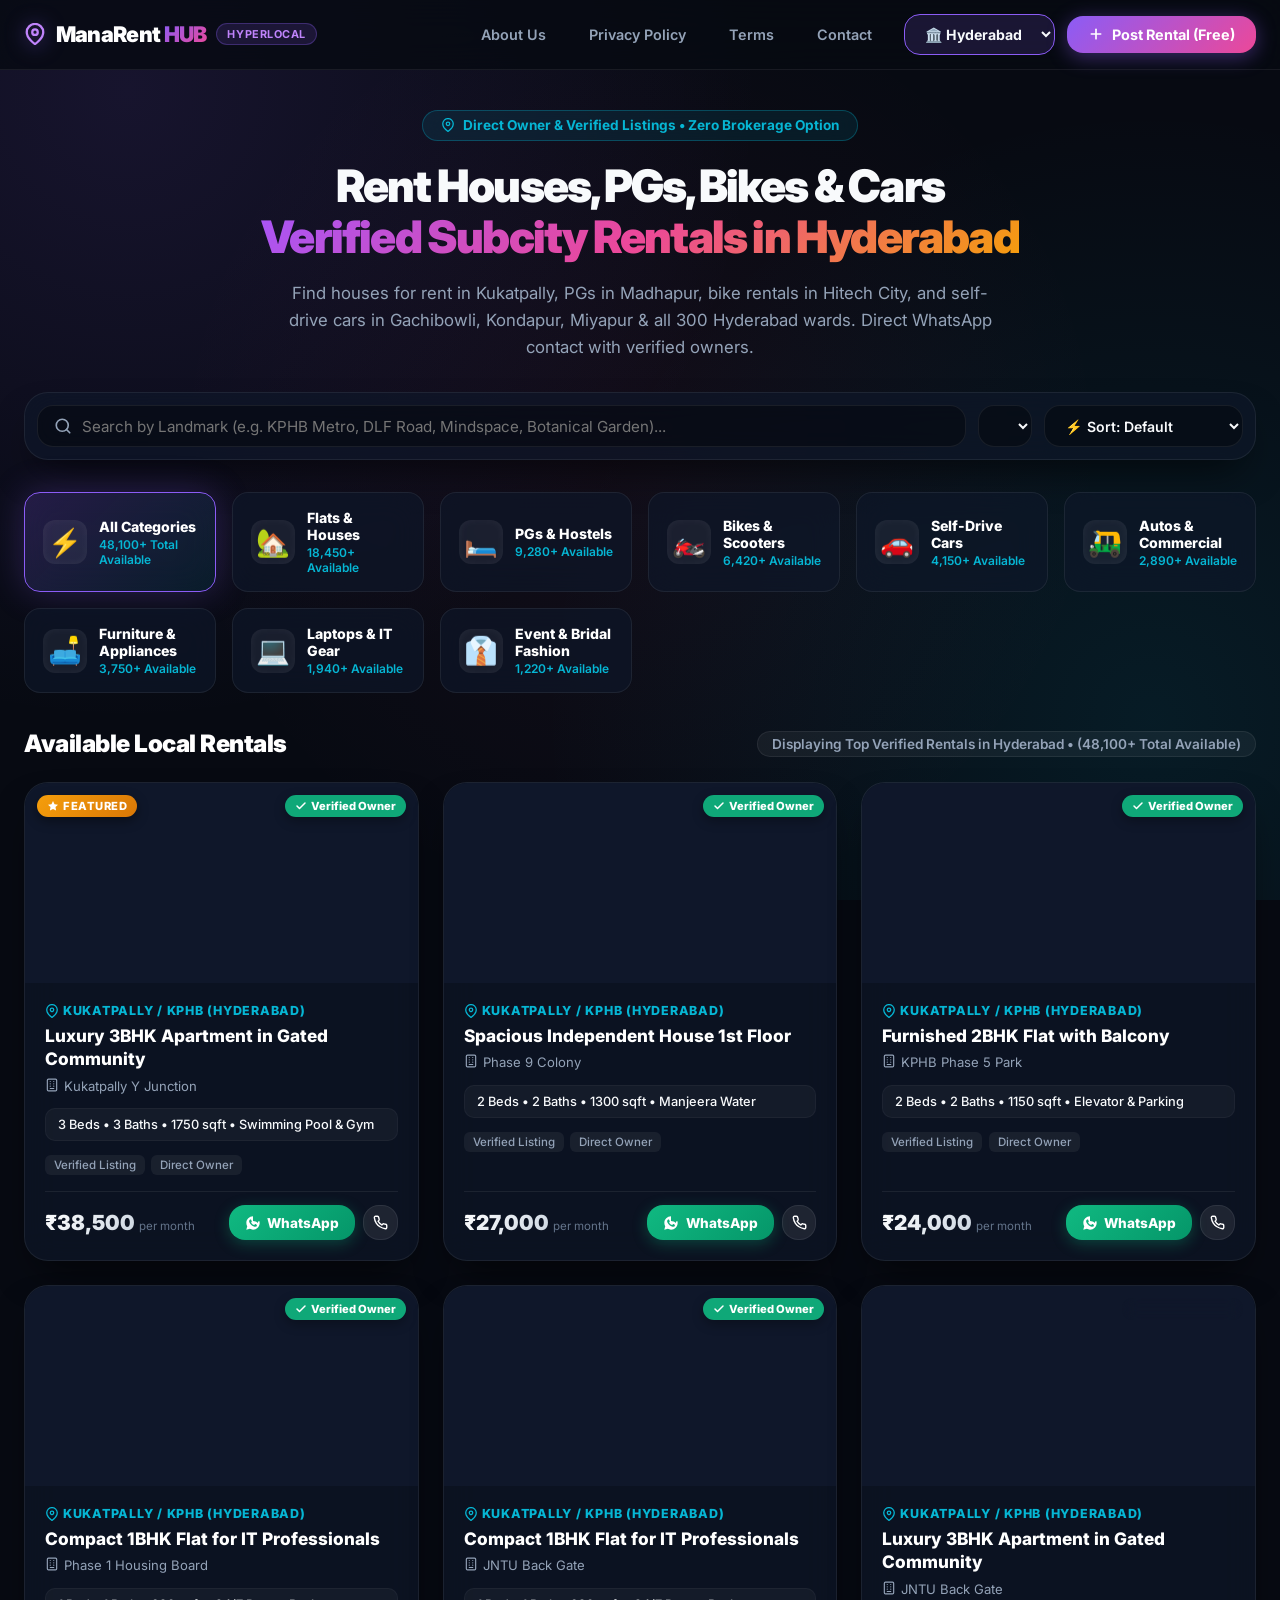
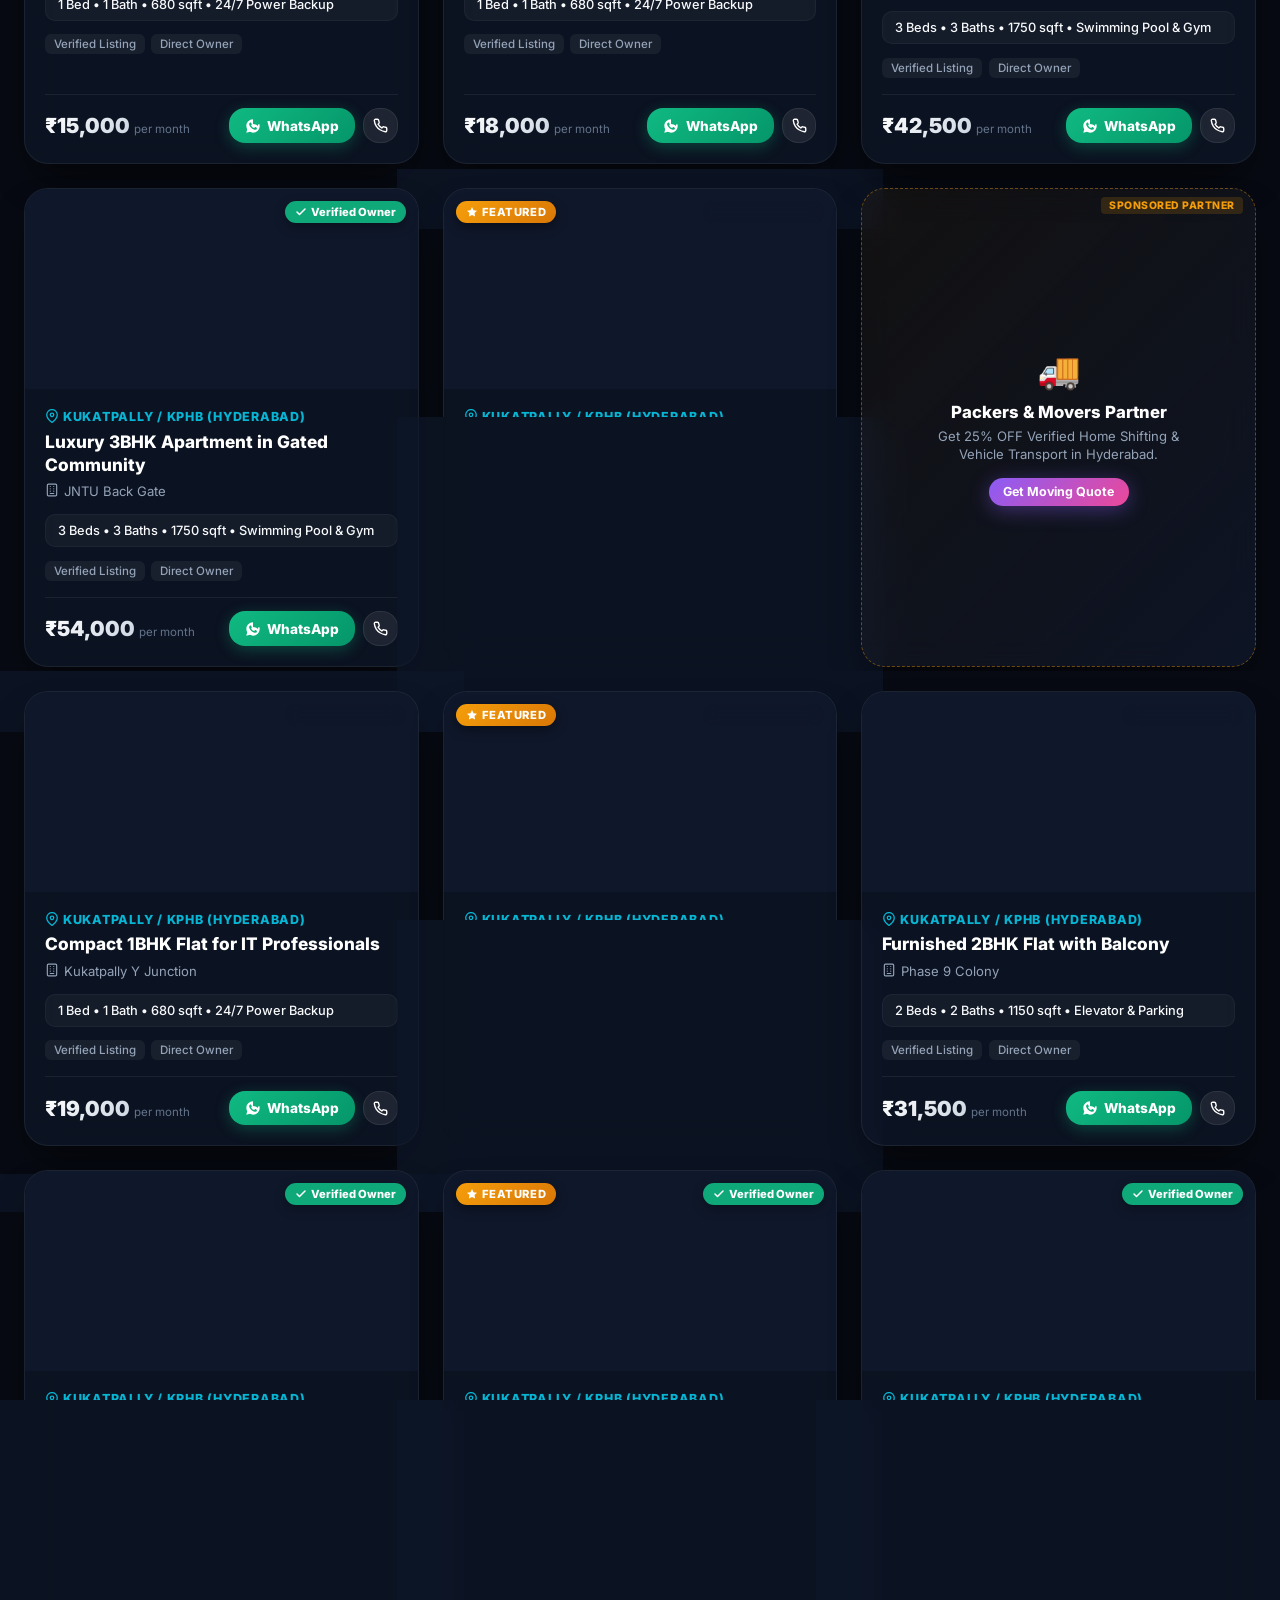
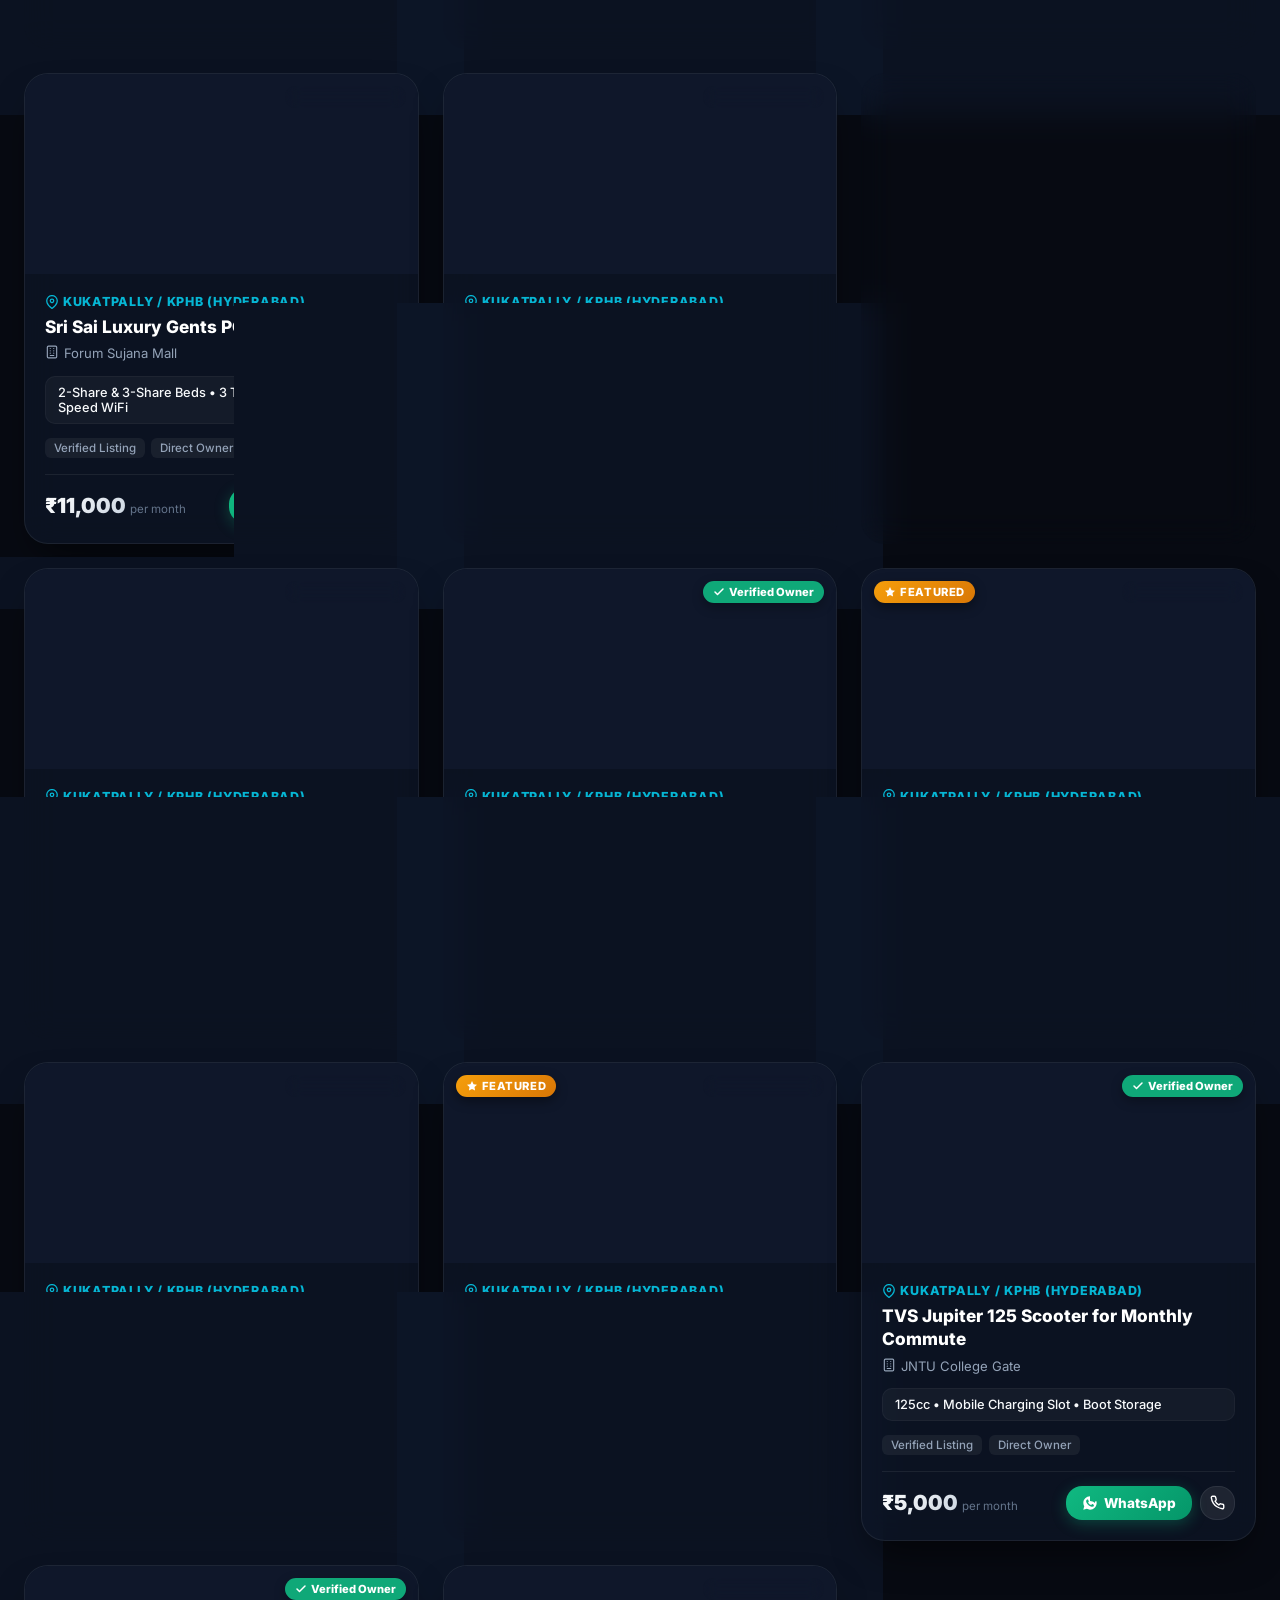
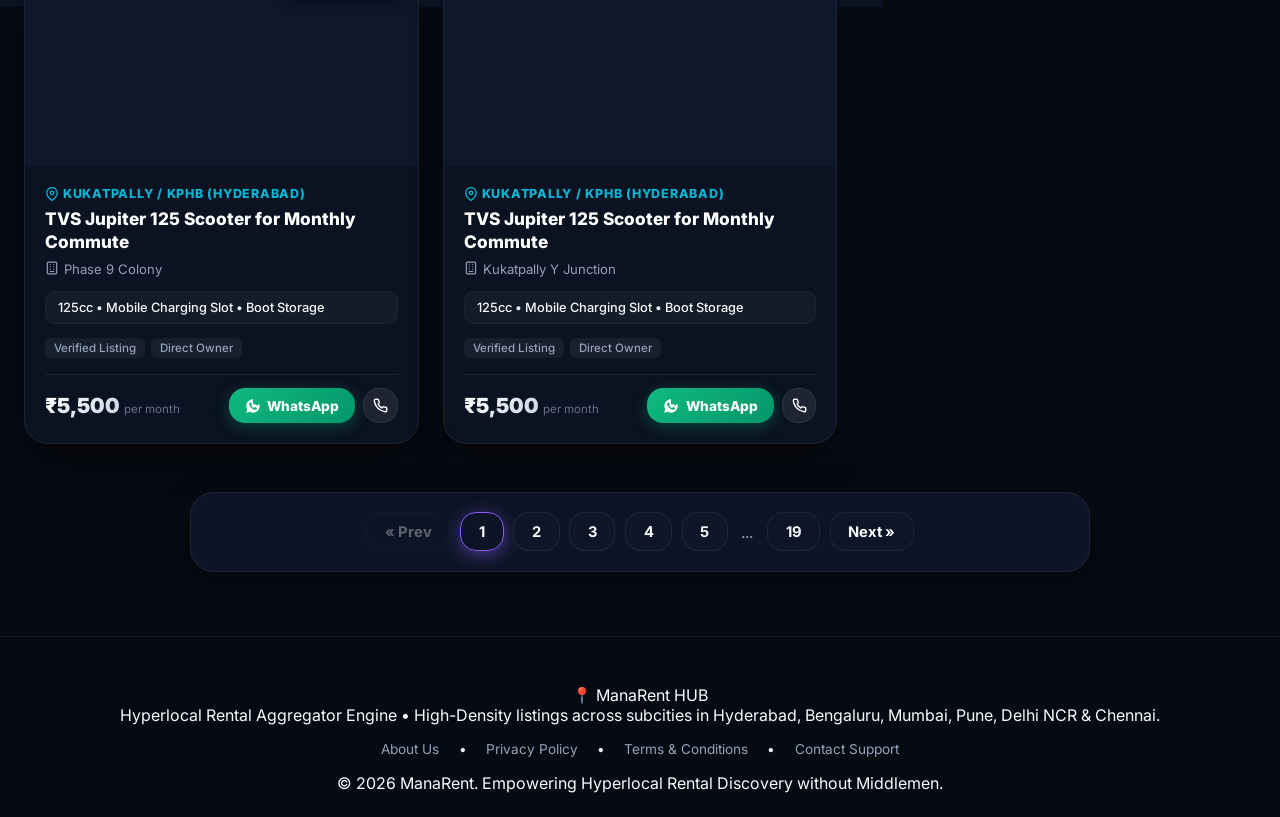
==== commit 3988757a: "Add top navbar navigation links, remove subcity area pills section, and enhance pagination visibilit" ====
--- a/index.html
+++ b/index.html
@@ -76,6 +76,13 @@
             </div>
 
             <div class="nav-actions">
+                <div class="nav-links-desktop">
+                    <a href="about.html" class="nav-link-item">About Us</a>
+                    <a href="privacy.html" class="nav-link-item">Privacy Policy</a>
+                    <a href="terms.html" class="nav-link-item">Terms</a>
+                    <a href="contact.html" class="nav-link-item">Contact</a>
+                </div>
+
                 <select class="filter-dropdown" id="citySelectDropdown" style="margin:0; background: rgba(139, 92, 246, 0.15); border-color: var(--primary); font-weight: 700;">
                     <!-- Rendered by JS -->
                 </select>
@@ -102,17 +109,6 @@
             Find houses for rent in Kukatpally, PGs in Madhapur, bike rentals in Hitech City, and self-drive cars in Gachibowli, Kondapur, Miyapur & all 300 Hyderabad wards. Direct WhatsApp contact with verified owners.
         </p>
     </header>
-
-    <!-- HYPERLOCAL SUBCITY QUICK BAR -->
-    <section class="area-bar-wrapper">
-        <div class="area-section-title">
-            <span>Filter by Subcity / Area:</span>
-            <span>Active Local Hubs</span>
-        </div>
-        <div class="area-pills" id="areaPillsContainer">
-            <!-- Area pills rendered dynamically by JS -->
-        </div>
-    </section>
 
     <!-- SEARCH & FILTER BAR -->
     <section class="search-container">
--- a/styles.css
+++ b/styles.css
@@ -870,34 +870,65 @@
     gap: 1rem;
 }
 
+/* --- NAVBAR DESKTOP LINKS --- */
+.nav-links-desktop {
+    display: flex;
+    align-items: center;
+    gap: 1.2rem;
+    margin-right: 0.5rem;
+}
+
+.nav-link-item {
+    color: var(--text-muted);
+    font-size: 0.9rem;
+    font-weight: 600;
+    text-decoration: none;
+    transition: all 0.2s ease;
+    padding: 0.45rem 0.75rem;
+    border-radius: var(--radius-sm);
+}
+
+.nav-link-item:hover {
+    color: #fff;
+    background: rgba(139, 92, 246, 0.2);
+}
+
 /* --- NUMBERED PAGINATION STYLES --- */
 .pagination-wrapper {
     display: flex;
     align-items: center;
     justify-content: center;
-    gap: 0.5rem;
-    margin: 2.5rem 0 3.5rem 0;
+    gap: 0.6rem;
+    margin: 3rem auto 4rem auto;
+    padding: 1.2rem;
+    max-width: 900px;
+    background: rgba(15, 23, 42, 0.85);
+    border: 1px solid var(--border-glass);
+    border-radius: var(--radius-lg);
+    box-shadow: 0 8px 32px rgba(0, 0, 0, 0.3);
     flex-wrap: wrap;
+    position: relative;
+    z-index: 10;
 }
 
 .page-btn {
     background: var(--bg-surface);
     border: 1px solid var(--border-glass);
     color: var(--text-main);
-    padding: 0.55rem 1rem;
+    padding: 0.6rem 1.1rem;
     border-radius: var(--radius-md);
     font-weight: 700;
-    font-size: 0.9rem;
+    font-size: 0.92rem;
     cursor: pointer;
     transition: all 0.2s ease;
     display: inline-flex;
     align-items: center;
     justify-content: center;
-    min-width: 42px;
+    min-width: 44px;
 }
 
 .page-btn:hover {
-    background: rgba(139, 92, 246, 0.2);
+    background: rgba(139, 92, 246, 0.25);
     border-color: var(--primary);
     color: #fff;
     transform: translateY(-2px);
@@ -907,11 +938,11 @@
     background: linear-gradient(135deg, var(--primary), var(--primary-hover));
     color: #fff;
     border-color: var(--primary);
-    box-shadow: 0 4px 15px rgba(139, 92, 246, 0.4);
+    box-shadow: 0 4px 18px rgba(139, 92, 246, 0.5);
 }
 
 .page-btn:disabled {
-    opacity: 0.4;
+    opacity: 0.35;
     cursor: not-allowed;
     transform: none;
 }
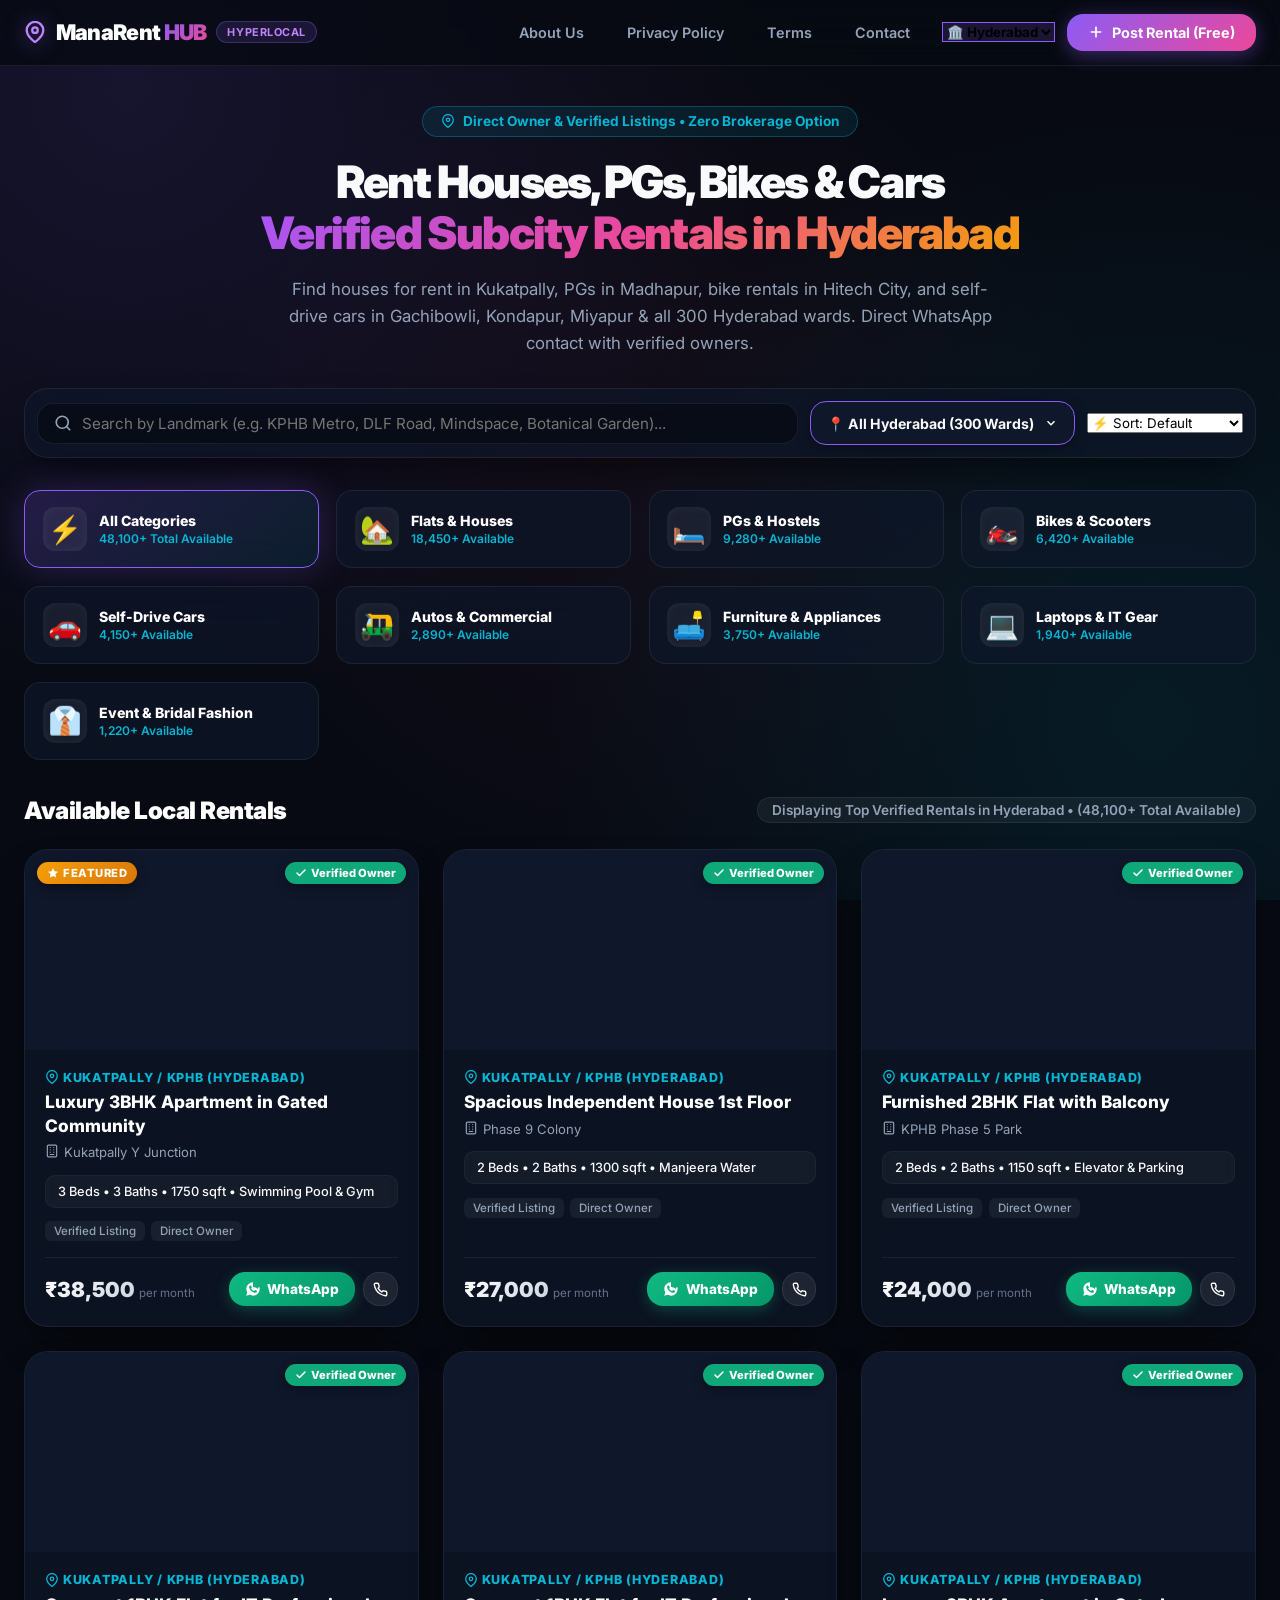
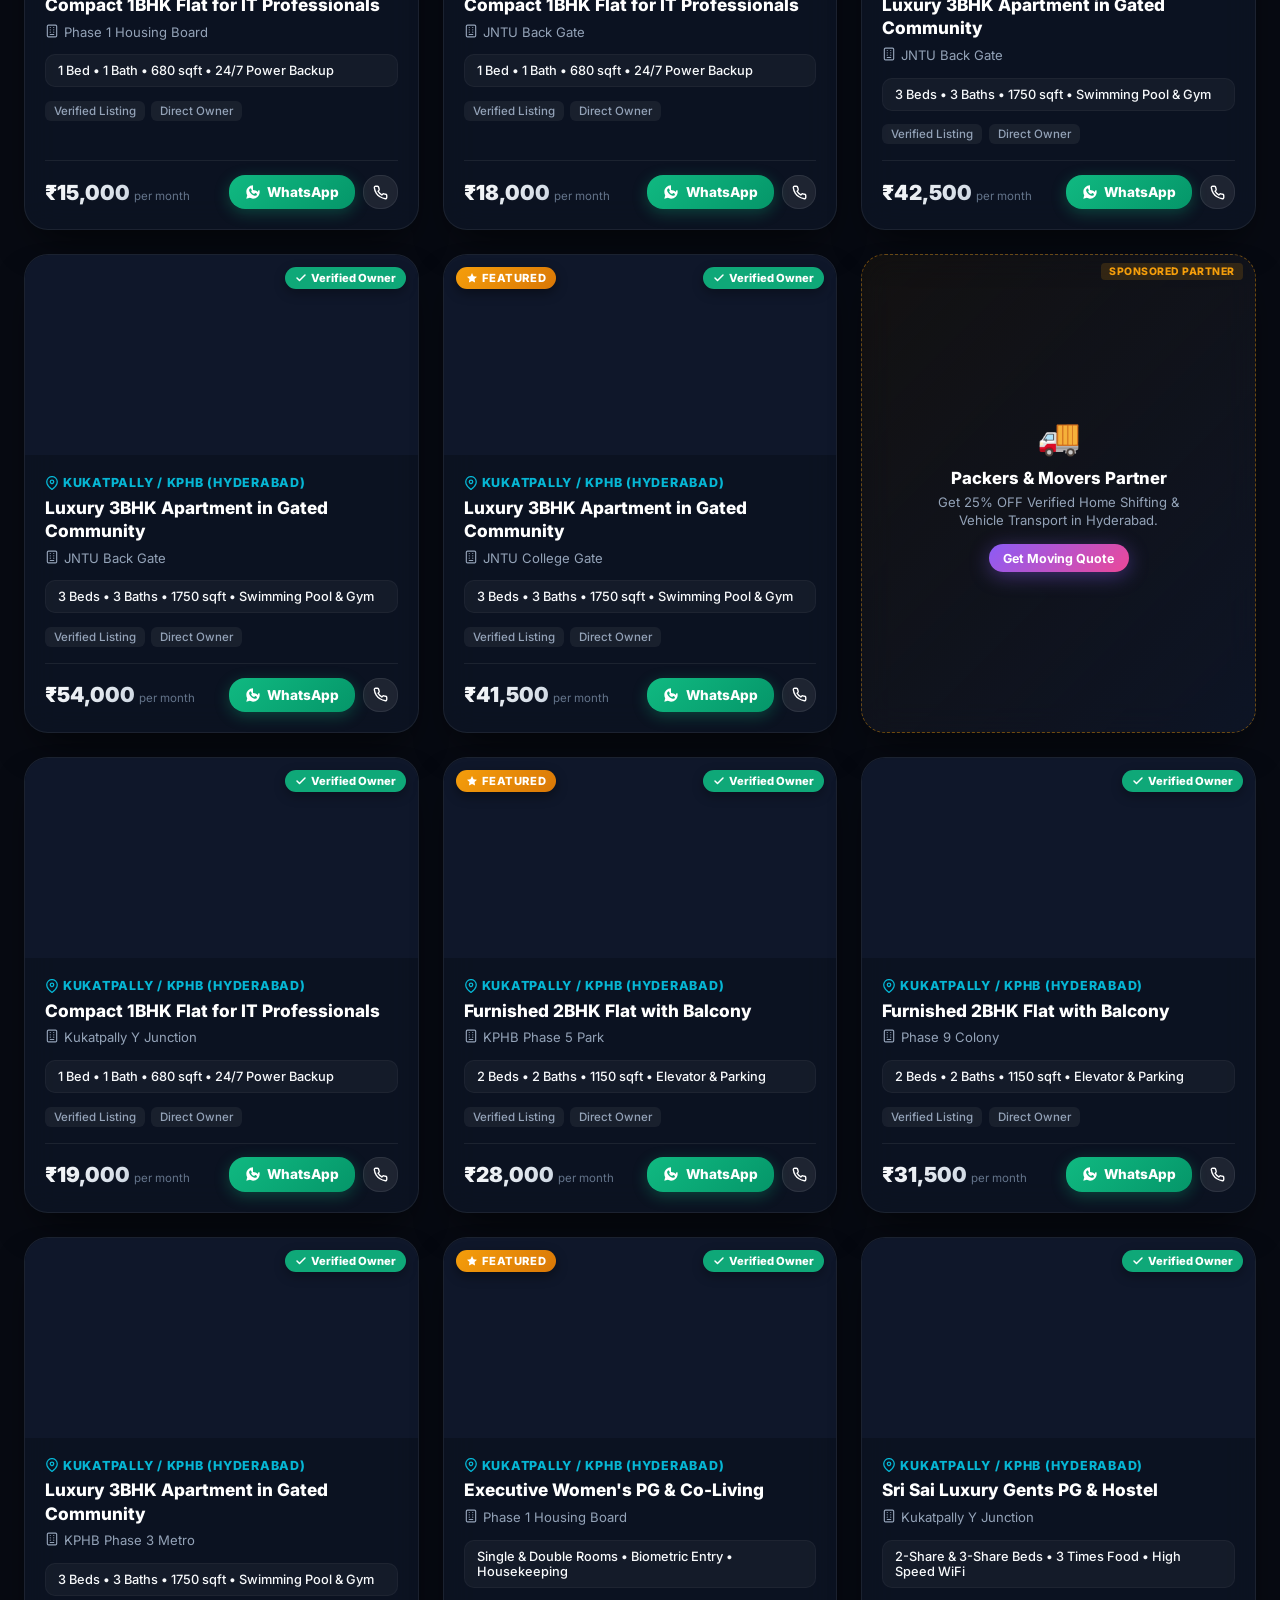
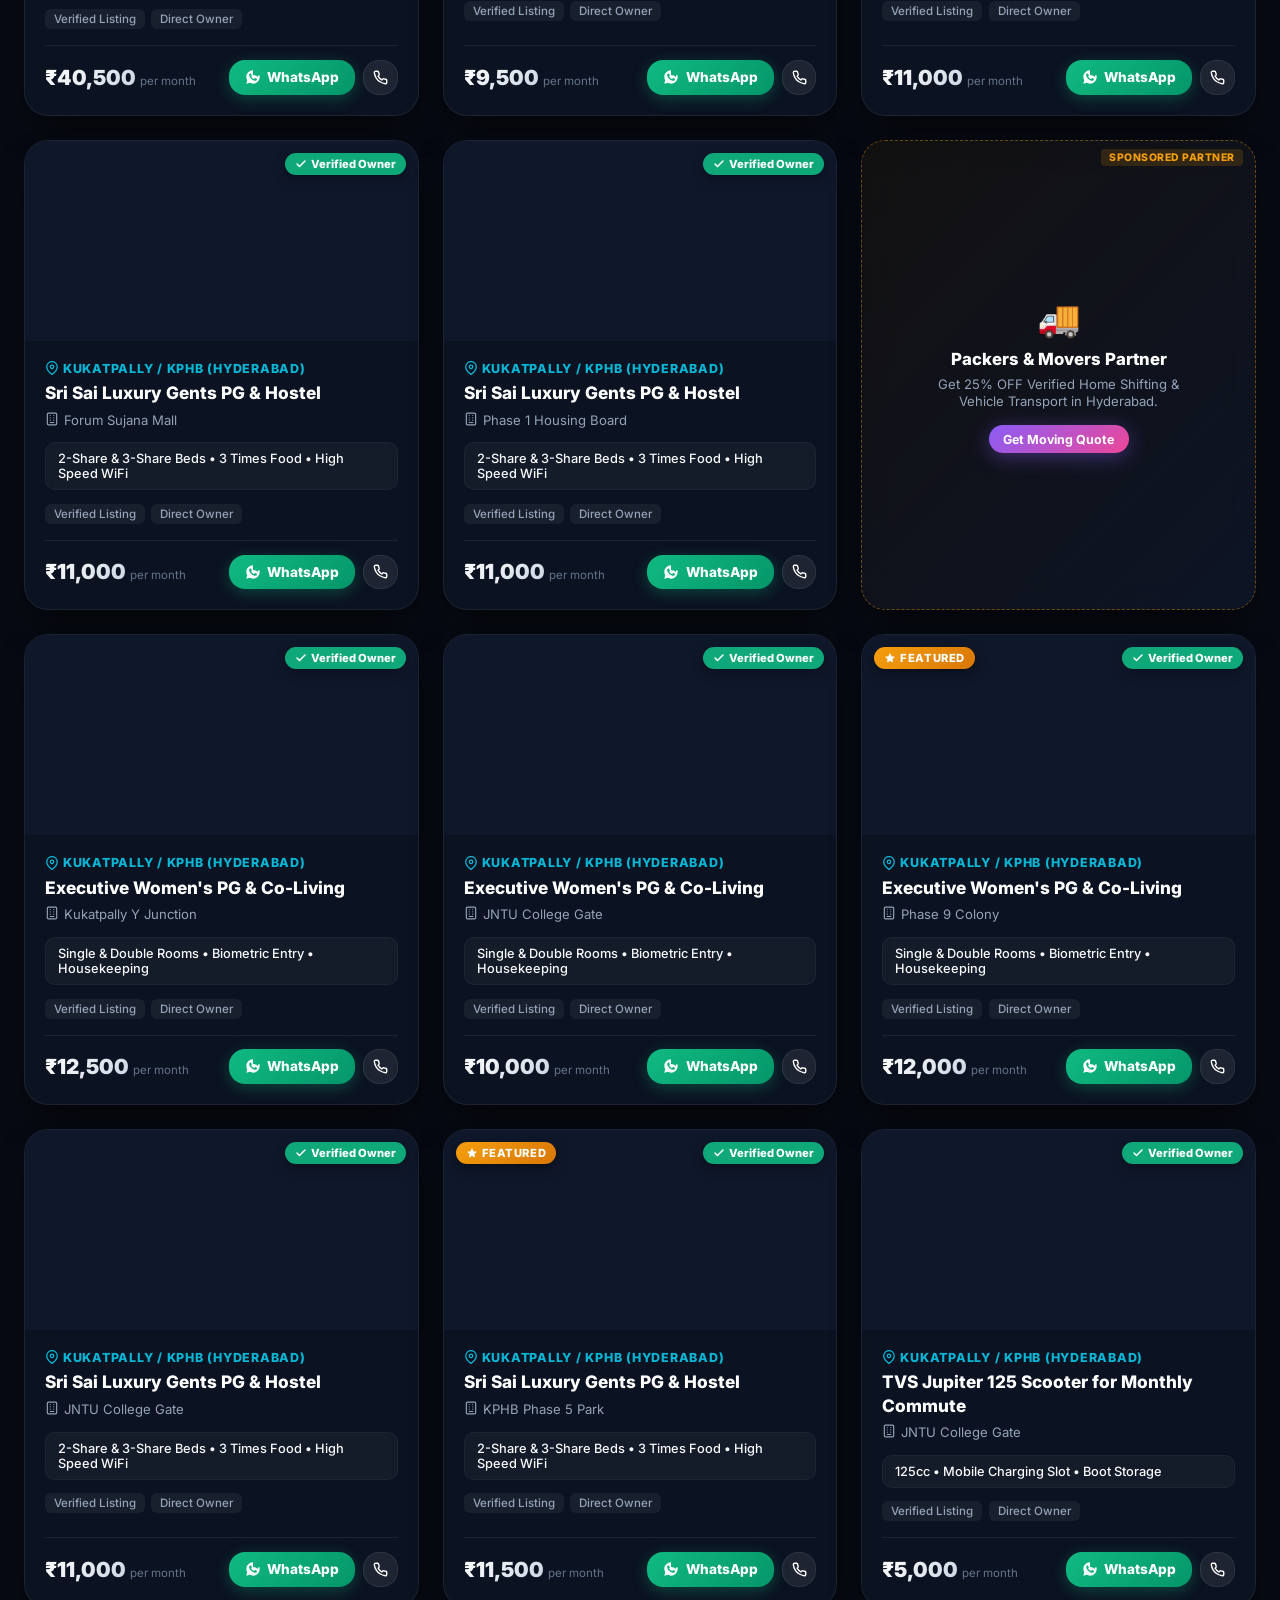
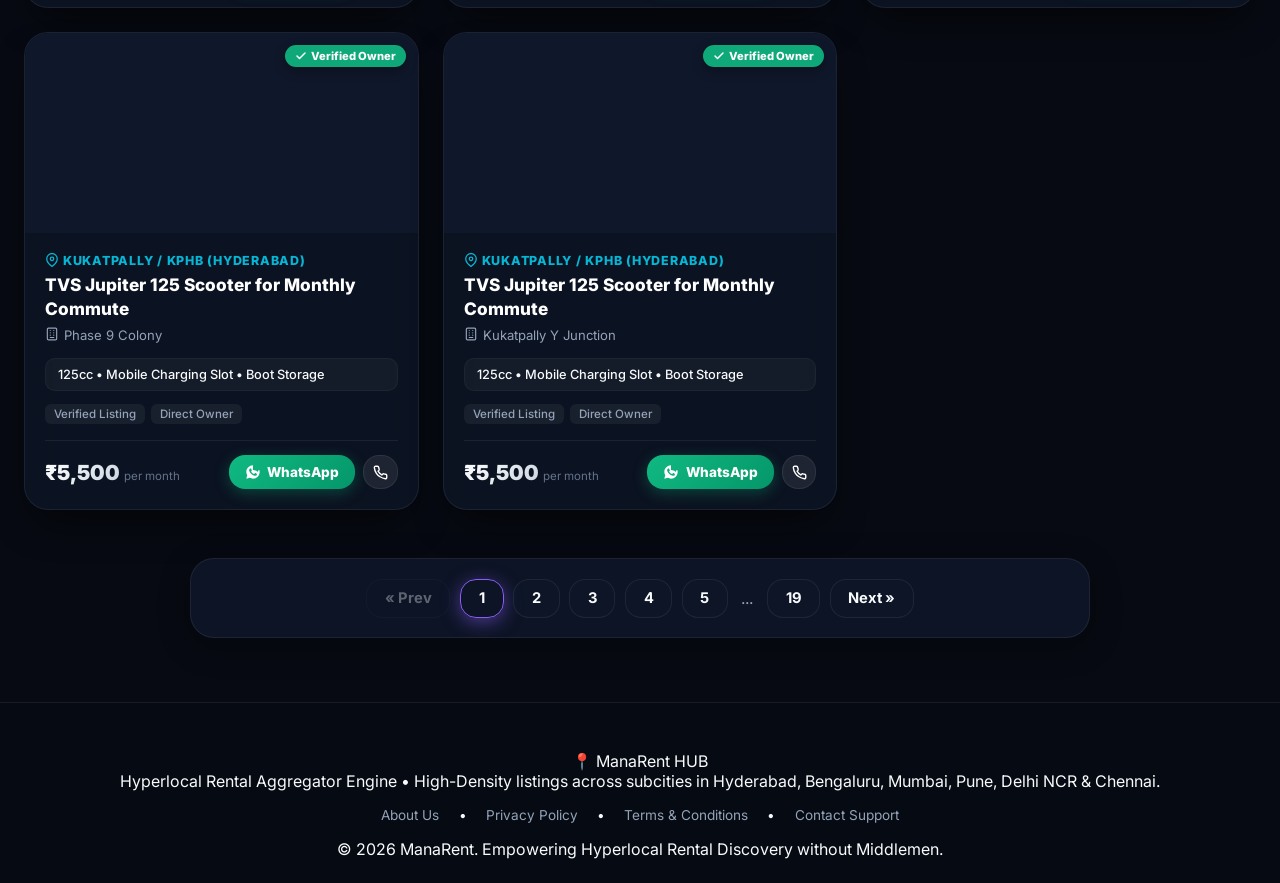
==== commit e21d408f: "Replace native select menu with custom searchable scrollable dark-glass dropdown component" ====
--- a/index.html
+++ b/index.html
@@ -118,9 +118,19 @@
                 <input type="text" id="searchInput" placeholder="Search by Landmark (e.g. KPHB Metro, DLF Road, Mindspace, Botanical Garden)...">
             </div>
 
-            <select class="filter-dropdown" id="areaSelectDropdown">
-                <!-- Rendered dynamically by JS -->
-            </select>
+            <!-- CUSTOM SEARCHABLE SUBCITY AREA DROPDOWN -->
+            <div class="custom-dropdown-wrapper" id="customAreaDropdownWrapper">
+                <button type="button" class="custom-dropdown-btn" id="customAreaDropdownBtn">
+                    <span id="customAreaSelectedText">📍 All Subcities</span>
+                    <svg width="14" height="14" viewBox="0 0 24 24" fill="none" stroke="currentColor" stroke-width="2.5"><polyline points="6 9 12 15 18 9"></polyline></svg>
+                </button>
+                <div class="custom-dropdown-menu" id="customAreaDropdownMenu">
+                    <input type="text" class="custom-dropdown-search" id="customAreaSearchInput" placeholder="🔍 Search subcity area...">
+                    <div class="custom-dropdown-list" id="customAreaDropdownList">
+                        <!-- Populated dynamically with 260px scroll -->
+                    </div>
+                </div>
+            </div>
 
             <select class="filter-dropdown" id="sortSelectDropdown">
                 <option value="default">⚡ Sort: Default</option>
--- a/styles.css
+++ b/styles.css
@@ -317,22 +317,122 @@
     font-size: 0.95rem;
 }
 
-.filter-dropdown {
-    background: rgba(0, 0, 0, 0.35);
-    border: 1px solid var(--border-glass);
+/* --- CUSTOM SEARCHABLE SCROLLABLE DROPDOWN --- */
+.custom-dropdown-wrapper {
+    position: relative;
+    min-width: 240px;
+    max-width: 280px;
+    flex-shrink: 0;
+}
+
+.custom-dropdown-btn {
+    width: 100%;
+    height: 44px;
+    background: #0f172a;
+    border: 1px solid var(--primary);
     color: var(--text-main);
     padding: 0.65rem 1rem;
     border-radius: var(--radius-md);
     font-size: 0.88rem;
+    font-weight: 700;
+    cursor: pointer;
+    display: flex;
+    align-items: center;
+    justify-content: space-between;
+    gap: 0.6rem;
+    box-shadow: 0 4px 15px rgba(0, 0, 0, 0.3);
+    transition: all 0.2s ease;
+    white-space: nowrap;
+    overflow: hidden;
+    text-overflow: ellipsis;
+}
+
+.custom-dropdown-btn:hover, .custom-dropdown-wrapper.active .custom-dropdown-btn {
+    border-color: #c084fc;
+    box-shadow: 0 0 15px rgba(192, 132, 252, 0.4);
+}
+
+.custom-dropdown-menu {
+    display: none;
+    position: absolute;
+    top: calc(100% + 6px);
+    left: 0;
+    right: 0;
+    background: rgba(15, 23, 42, 0.96);
+    backdrop-filter: blur(20px);
+    -webkit-backdrop-filter: blur(20px);
+    border: 1px solid var(--border-glass-hover);
+    border-radius: var(--radius-md);
+    box-shadow: 0 12px 35px rgba(0, 0, 0, 0.7);
+    z-index: 1000;
+    padding: 0.5rem;
+}
+
+.custom-dropdown-wrapper.active .custom-dropdown-menu {
+    display: block;
+    animation: fadeIn 0.2s ease;
+}
+
+.custom-dropdown-search {
+    width: 100%;
+    background: rgba(0, 0, 0, 0.4);
+    border: 1px solid var(--border-glass);
+    border-radius: var(--radius-sm);
+    color: #fff;
+    padding: 0.55rem 0.75rem;
+    font-size: 0.82rem;
+    outline: none;
+    margin-bottom: 0.4rem;
+    box-sizing: border-box;
+}
+
+.custom-dropdown-search:focus {
+    border-color: var(--primary);
+}
+
+.custom-dropdown-list {
+    max-height: 260px;
+    overflow-y: auto;
+    scrollbar-width: thin;
+    scrollbar-color: rgba(139, 92, 246, 0.5) transparent;
+}
+
+.custom-dropdown-list::-webkit-scrollbar {
+    width: 6px;
+}
+
+.custom-dropdown-list::-webkit-scrollbar-thumb {
+    background: rgba(139, 92, 246, 0.5);
+    border-radius: 4px;
+}
+
+.custom-dropdown-item {
+    padding: 0.55rem 0.75rem;
+    color: var(--text-muted);
+    font-size: 0.85rem;
     font-weight: 600;
-    outline: none;
     cursor: pointer;
-    transition: all 0.2s ease;
+    border-radius: var(--radius-sm);
+    transition: all 0.15s ease;
+    display: flex;
+    align-items: center;
+    gap: 0.5rem;
+}
+
+.custom-dropdown-item:hover, .custom-dropdown-item.selected {
+    background: rgba(139, 92, 246, 0.25);
+    color: #fff;
+}
+
+.filter-dropdown:focus, .filter-dropdown:hover {
+    border-color: #c084fc;
+    box-shadow: 0 0 15px rgba(192, 132, 252, 0.4);
 }
 
 .filter-dropdown option {
     background: #0f172a;
     color: #fff;
+    padding: 8px;
 }
 
 /* --- CATEGORY SELECTOR TABS --- */
@@ -344,8 +444,8 @@
 
 .category-grid {
     display: grid;
-    grid-template-columns: repeat(auto-fit, minmax(170px, 1fr));
-    gap: 1rem;
+    grid-template-columns: repeat(4, 1fr);
+    gap: 1.1rem;
 }
 
 .category-card {
@@ -954,6 +1054,12 @@
     text-align: center;
 }
 
+@media (max-width: 1100px) {
+    .category-grid {
+        grid-template-columns: repeat(3, 1fr);
+    }
+}
+
 @media (max-width: 768px) {
     .hero-title {
         font-size: 2rem;
@@ -970,6 +1076,12 @@
     }
     .form-row {
         grid-template-columns: 1fr;
+    }
+    .category-grid {
+        grid-template-columns: repeat(2, 1fr);
+    }
+    .nav-links-desktop {
+        display: none;
     }
 }
 
@@ -981,6 +1093,7 @@
     .nav-actions {
         width: 100%;
         justify-content: space-between;
+        flex-wrap: wrap;
     }
     .nav-actions select {
         flex: 1;
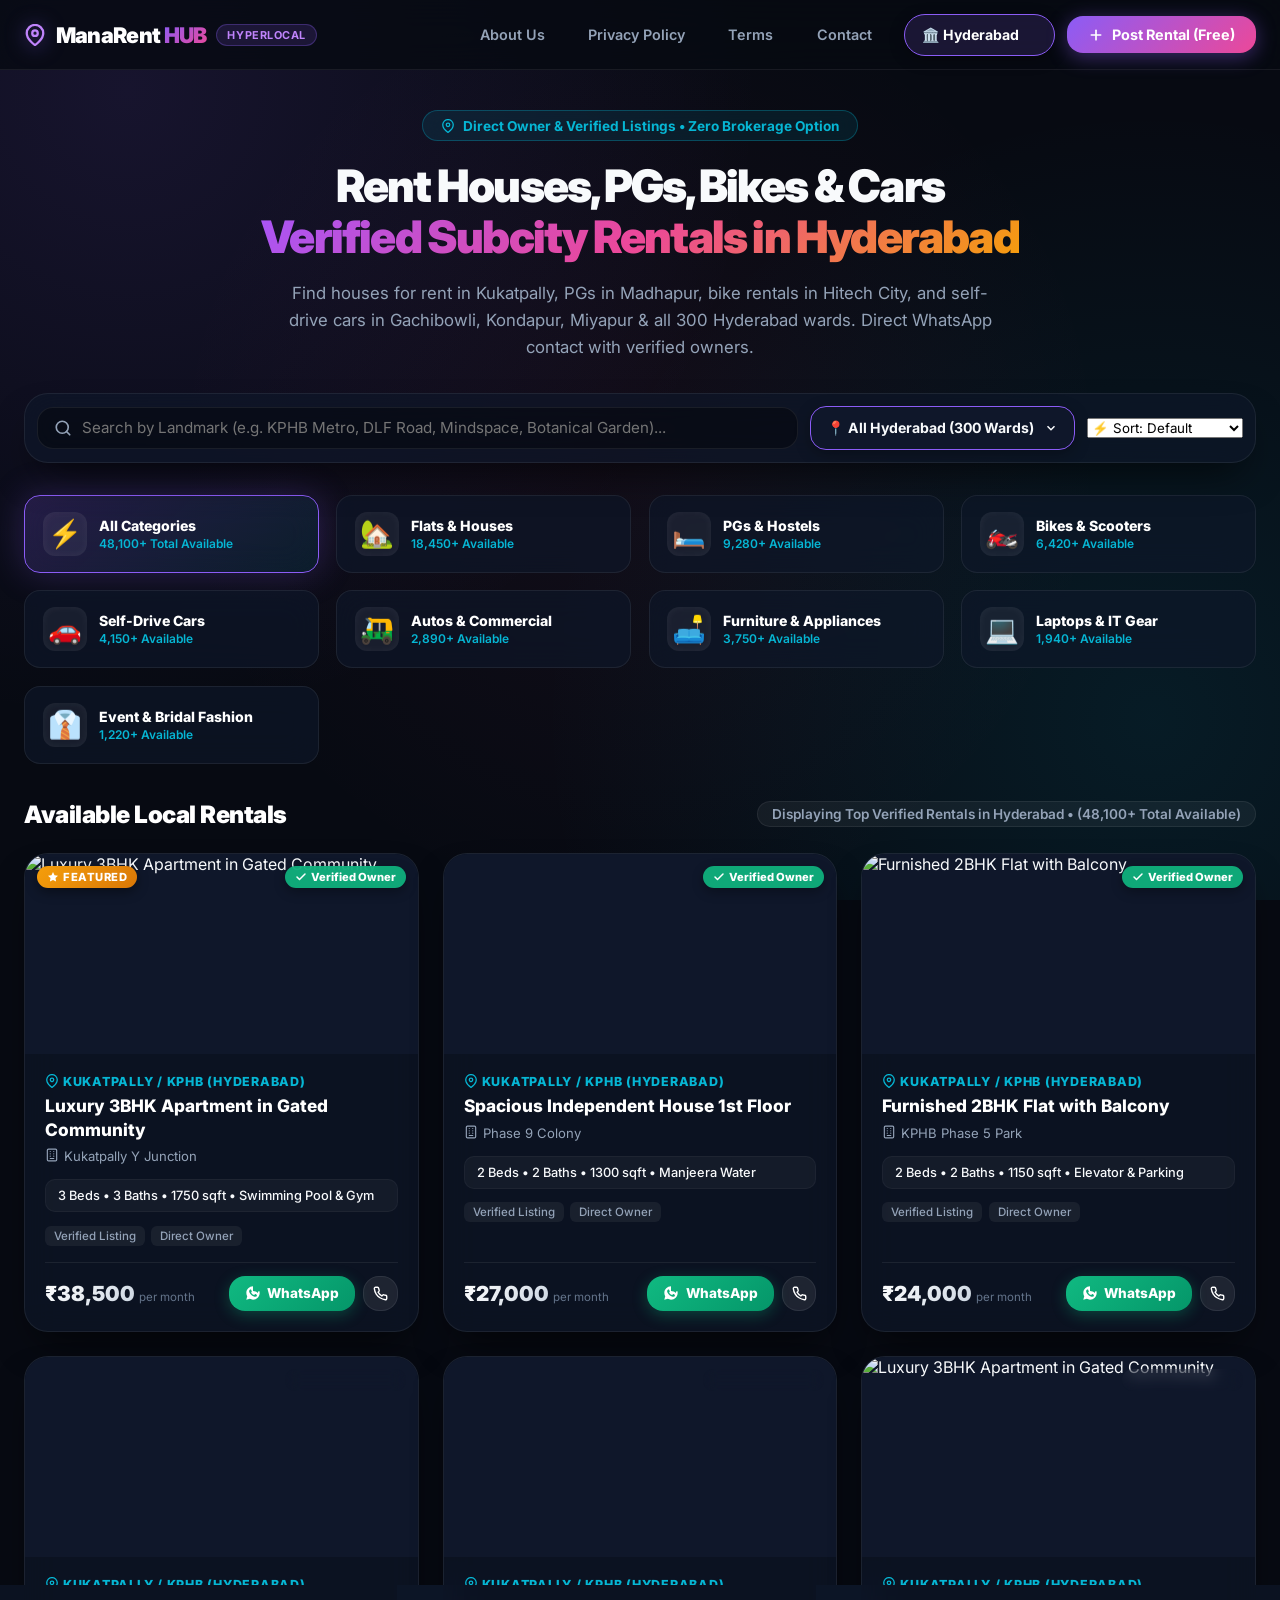
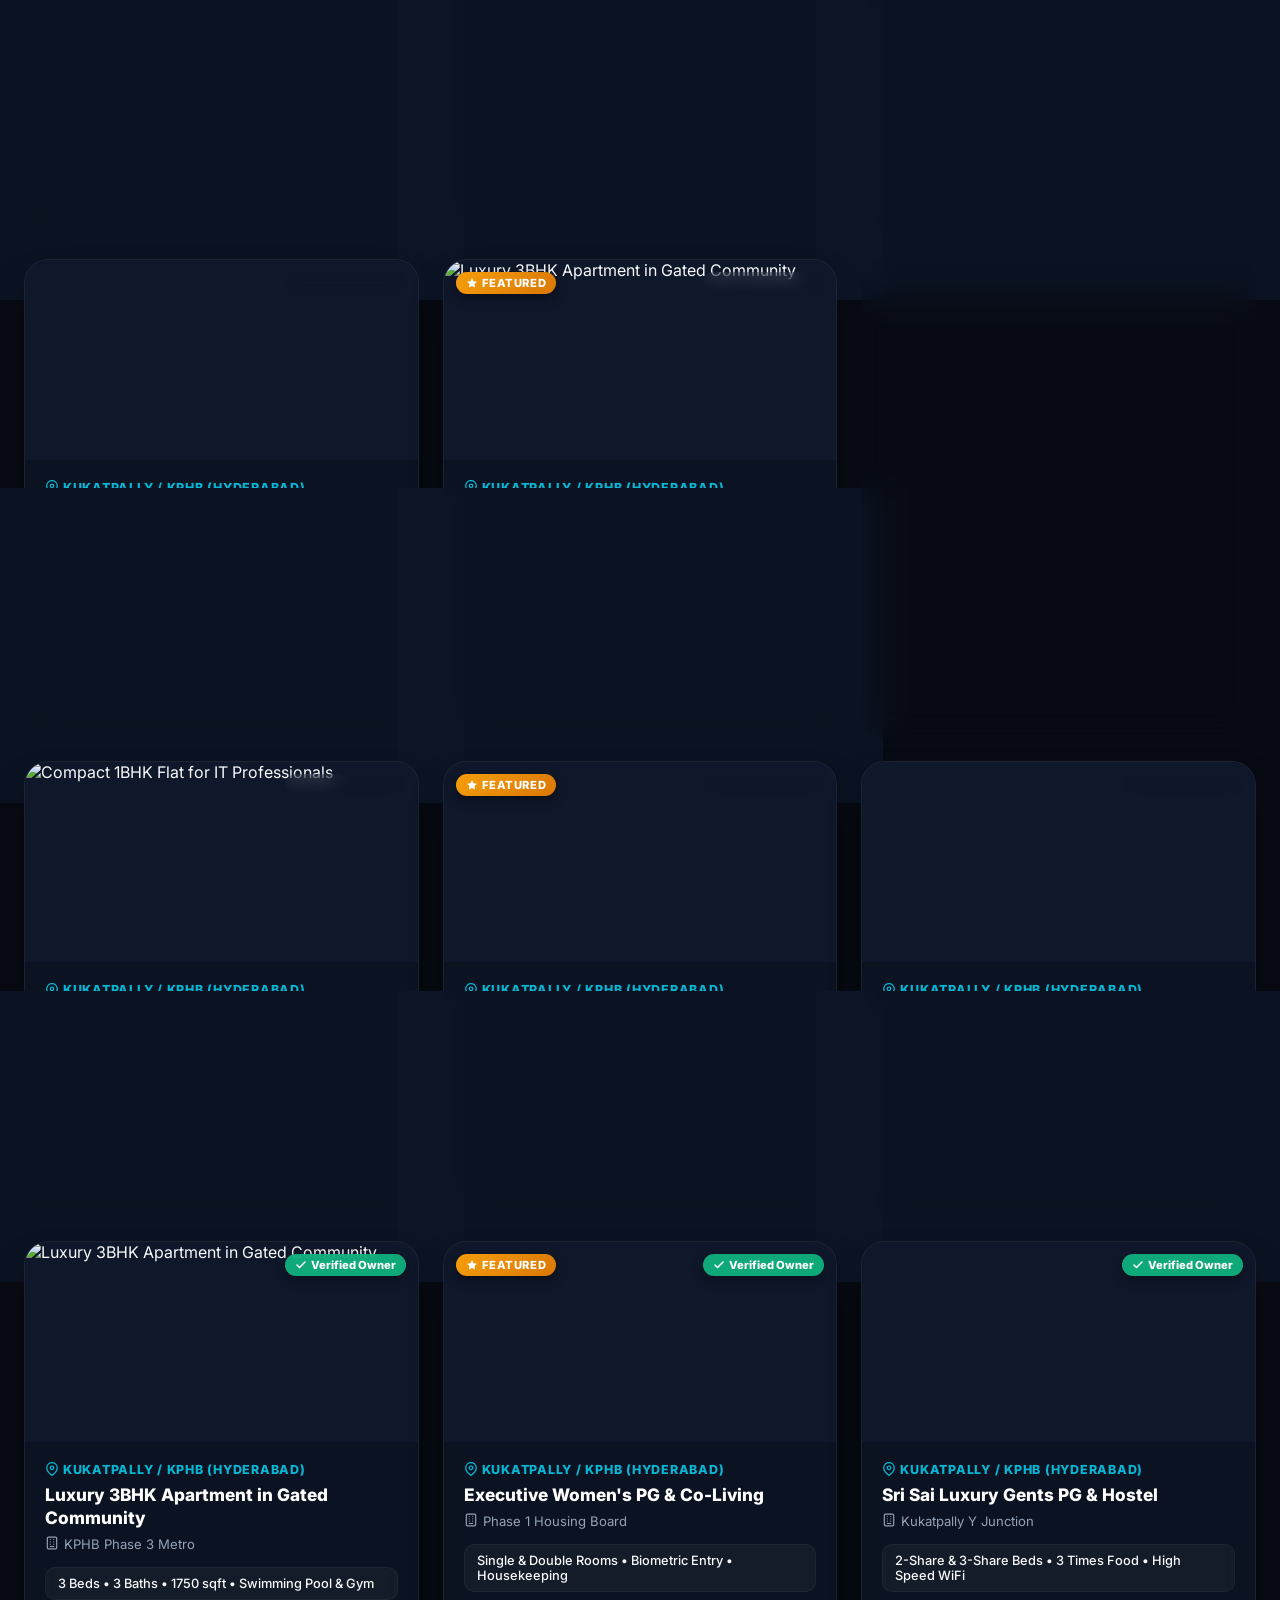
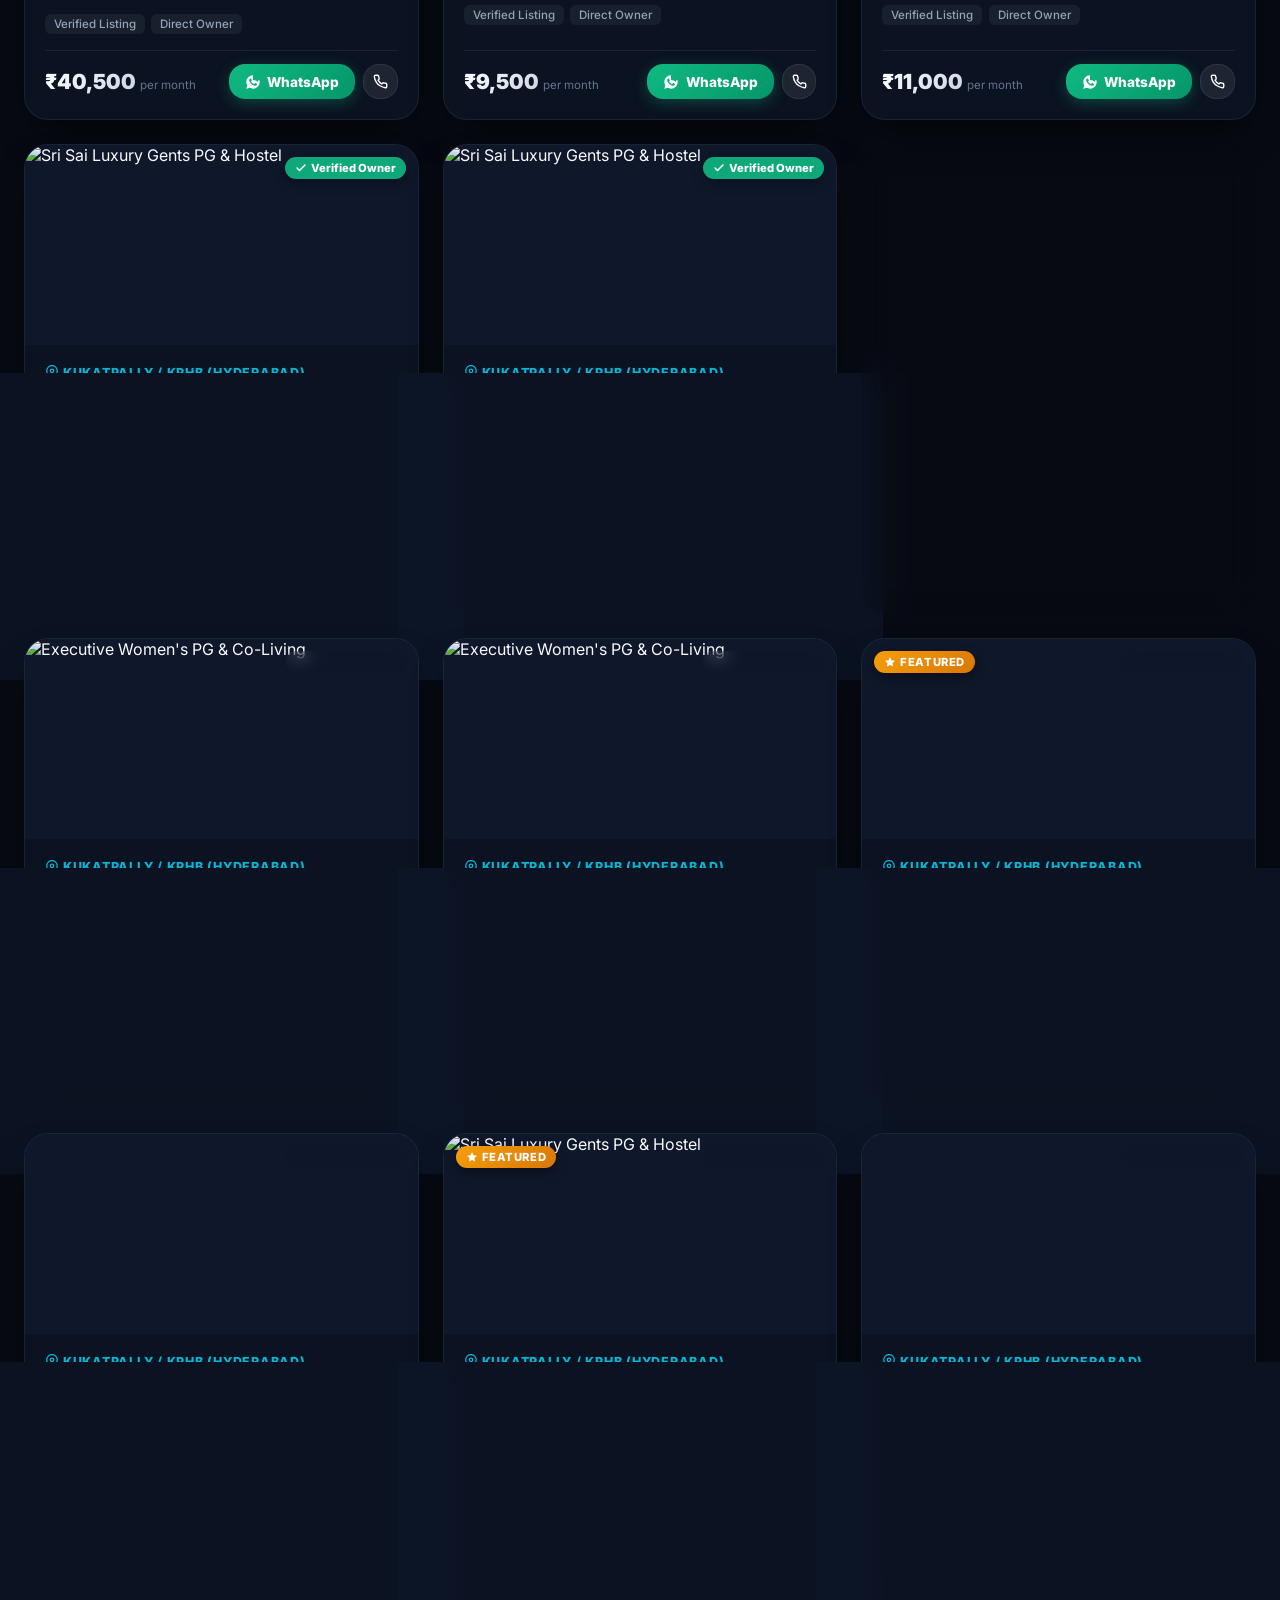
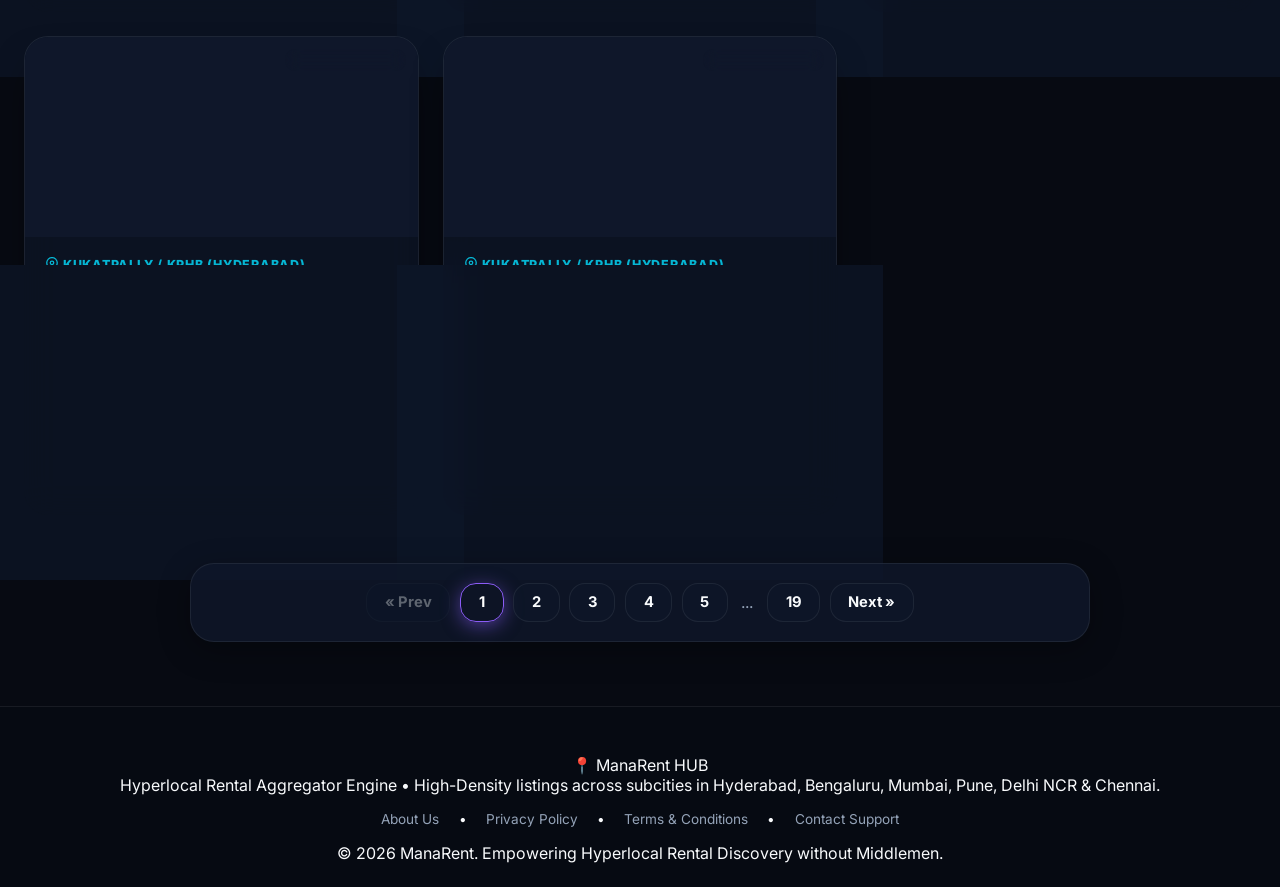
==== commit 0869c8d7: "Style citySelectDropdown with rounded glass pill style and add postSuccessModal overlay for Post Ren" ====
--- a/index.html
+++ b/index.html
@@ -254,6 +254,23 @@
         </div>
     </div>
 
+    <!-- LISTING PUBLISHED SUCCESS MODAL -->
+    <div class="modal-overlay" id="postSuccessModal">
+        <div class="modal-content" style="text-align: center; max-width: 480px;">
+            <div style="font-size: 3.5rem; margin-bottom: 0.5rem;">🎉</div>
+            <h3 class="modal-title" style="color:#fff; font-size: 1.5rem;">Listing Published Successfully!</h3>
+            <p style="color: var(--text-muted); font-size: 0.95rem; margin: 0.8rem 0 1.2rem 0; line-height: 1.5;" id="successModalText">
+                Your rental listing is live on ManaRent HUB with Zero Brokerage!
+            </p>
+            <div style="background: rgba(139, 92, 246, 0.15); border: 1px solid var(--primary); padding: 0.8rem; border-radius: var(--radius-md); font-size: 0.85rem; color: var(--secondary); margin-bottom: 1.5rem;">
+                ✓ Direct WhatsApp & Call Contact Active
+            </div>
+            <button class="btn-primary" onclick="closeSuccessModal()" style="width: 100%; justify-content: center; padding: 0.8rem;">
+                <span>View My Listing Now</span>
+            </button>
+        </div>
+    </div>
+
     <!-- FOOTER -->
     <footer>
         <div class="footer-content">
--- a/styles.css
+++ b/styles.css
@@ -128,6 +128,34 @@
     gap: 0.75rem;
 }
 
+#citySelectDropdown {
+    height: 42px;
+    background-color: #0f172a;
+    background-image: url("data:image/svg+xml,%3Csvg xmlns='http://www.w3.org/2000/svg' width='14' height='14' viewBox='0 0 24 24' fill='none' stroke='%23c084fc' stroke-width='2.5' stroke-linecap='round' stroke-linejoin='round'%3E%3Cpolyline points='6 9 12 15 18 9'%3E%3C/polyline%3E%3C/svg%3E");
+    background-repeat: no-repeat;
+    background-position: right 0.8rem center;
+    background-size: 0.9rem;
+    border: 1px solid var(--border-glass-hover);
+    color: #ffffff !important;
+    padding: 0.5rem 2.2rem 0.5rem 1.1rem;
+    border-radius: var(--radius-full);
+    font-weight: 700;
+    font-size: 0.88rem;
+    cursor: pointer;
+    box-shadow: 0 4px 15px rgba(0, 0, 0, 0.3);
+    transition: all 0.2s ease;
+    appearance: none;
+    -webkit-appearance: none;
+    -moz-appearance: none;
+    margin: 0;
+    outline: none;
+}
+
+#citySelectDropdown:hover, #citySelectDropdown:focus {
+    border-color: var(--primary);
+    box-shadow: 0 0 15px rgba(139, 92, 246, 0.4);
+}
+
 .btn-primary {
     background: var(--primary-gradient);
     color: #fff;
@@ -281,6 +309,8 @@
     max-width: 1320px;
     margin: 0 auto 2rem auto;
     padding: 0 1.5rem;
+    position: relative;
+    z-index: 500;
 }
 
 .search-box {
@@ -294,6 +324,9 @@
     box-shadow: var(--shadow-card);
     backdrop-filter: blur(16px);
     flex-wrap: wrap;
+    position: relative;
+    z-index: 500;
+    overflow: visible;
 }
 
 .search-input-group {
@@ -320,6 +353,7 @@
 /* --- CUSTOM SEARCHABLE SCROLLABLE DROPDOWN --- */
 .custom-dropdown-wrapper {
     position: relative;
+    z-index: 500;
     min-width: 240px;
     max-width: 280px;
     flex-shrink: 0;
@@ -357,15 +391,13 @@
     position: absolute;
     top: calc(100% + 6px);
     left: 0;
-    right: 0;
-    background: rgba(15, 23, 42, 0.96);
-    backdrop-filter: blur(20px);
-    -webkit-backdrop-filter: blur(20px);
+    width: 300px;
+    background: #0f172a;
     border: 1px solid var(--border-glass-hover);
     border-radius: var(--radius-md);
-    box-shadow: 0 12px 35px rgba(0, 0, 0, 0.7);
-    z-index: 1000;
-    padding: 0.5rem;
+    box-shadow: 0 20px 50px rgba(0, 0, 0, 0.95);
+    z-index: 9999;
+    padding: 0.6rem;
 }
 
 .custom-dropdown-wrapper.active .custom-dropdown-menu {
@@ -375,14 +407,14 @@
 
 .custom-dropdown-search {
     width: 100%;
-    background: rgba(0, 0, 0, 0.4);
+    background: rgba(0, 0, 0, 0.5);
     border: 1px solid var(--border-glass);
     border-radius: var(--radius-sm);
     color: #fff;
-    padding: 0.55rem 0.75rem;
-    font-size: 0.82rem;
+    padding: 0.6rem 0.75rem;
+    font-size: 0.85rem;
     outline: none;
-    margin-bottom: 0.4rem;
+    margin-bottom: 0.5rem;
     box-sizing: border-box;
 }
 
@@ -394,7 +426,7 @@
     max-height: 260px;
     overflow-y: auto;
     scrollbar-width: thin;
-    scrollbar-color: rgba(139, 92, 246, 0.5) transparent;
+    scrollbar-color: rgba(139, 92, 246, 0.6) transparent;
 }
 
 .custom-dropdown-list::-webkit-scrollbar {
@@ -402,12 +434,12 @@
 }
 
 .custom-dropdown-list::-webkit-scrollbar-thumb {
-    background: rgba(139, 92, 246, 0.5);
+    background: rgba(139, 92, 246, 0.6);
     border-radius: 4px;
 }
 
 .custom-dropdown-item {
-    padding: 0.55rem 0.75rem;
+    padding: 0.6rem 0.75rem;
     color: var(--text-muted);
     font-size: 0.85rem;
     font-weight: 600;
@@ -420,7 +452,7 @@
 }
 
 .custom-dropdown-item:hover, .custom-dropdown-item.selected {
-    background: rgba(139, 92, 246, 0.25);
+    background: rgba(139, 92, 246, 0.3);
     color: #fff;
 }
 
@@ -440,12 +472,16 @@
     max-width: 1320px;
     margin: 0 auto 2.25rem auto;
     padding: 0 1.5rem;
+    position: relative;
+    z-index: 10;
 }
 
 .category-grid {
     display: grid;
     grid-template-columns: repeat(4, 1fr);
     gap: 1.1rem;
+    position: relative;
+    z-index: 10;
 }
 
 .category-card {
@@ -459,6 +495,8 @@
     align-items: center;
     gap: 0.75rem;
     backdrop-filter: blur(16px);
+    position: relative;
+    z-index: 1;
 }
 
 .category-card:hover {
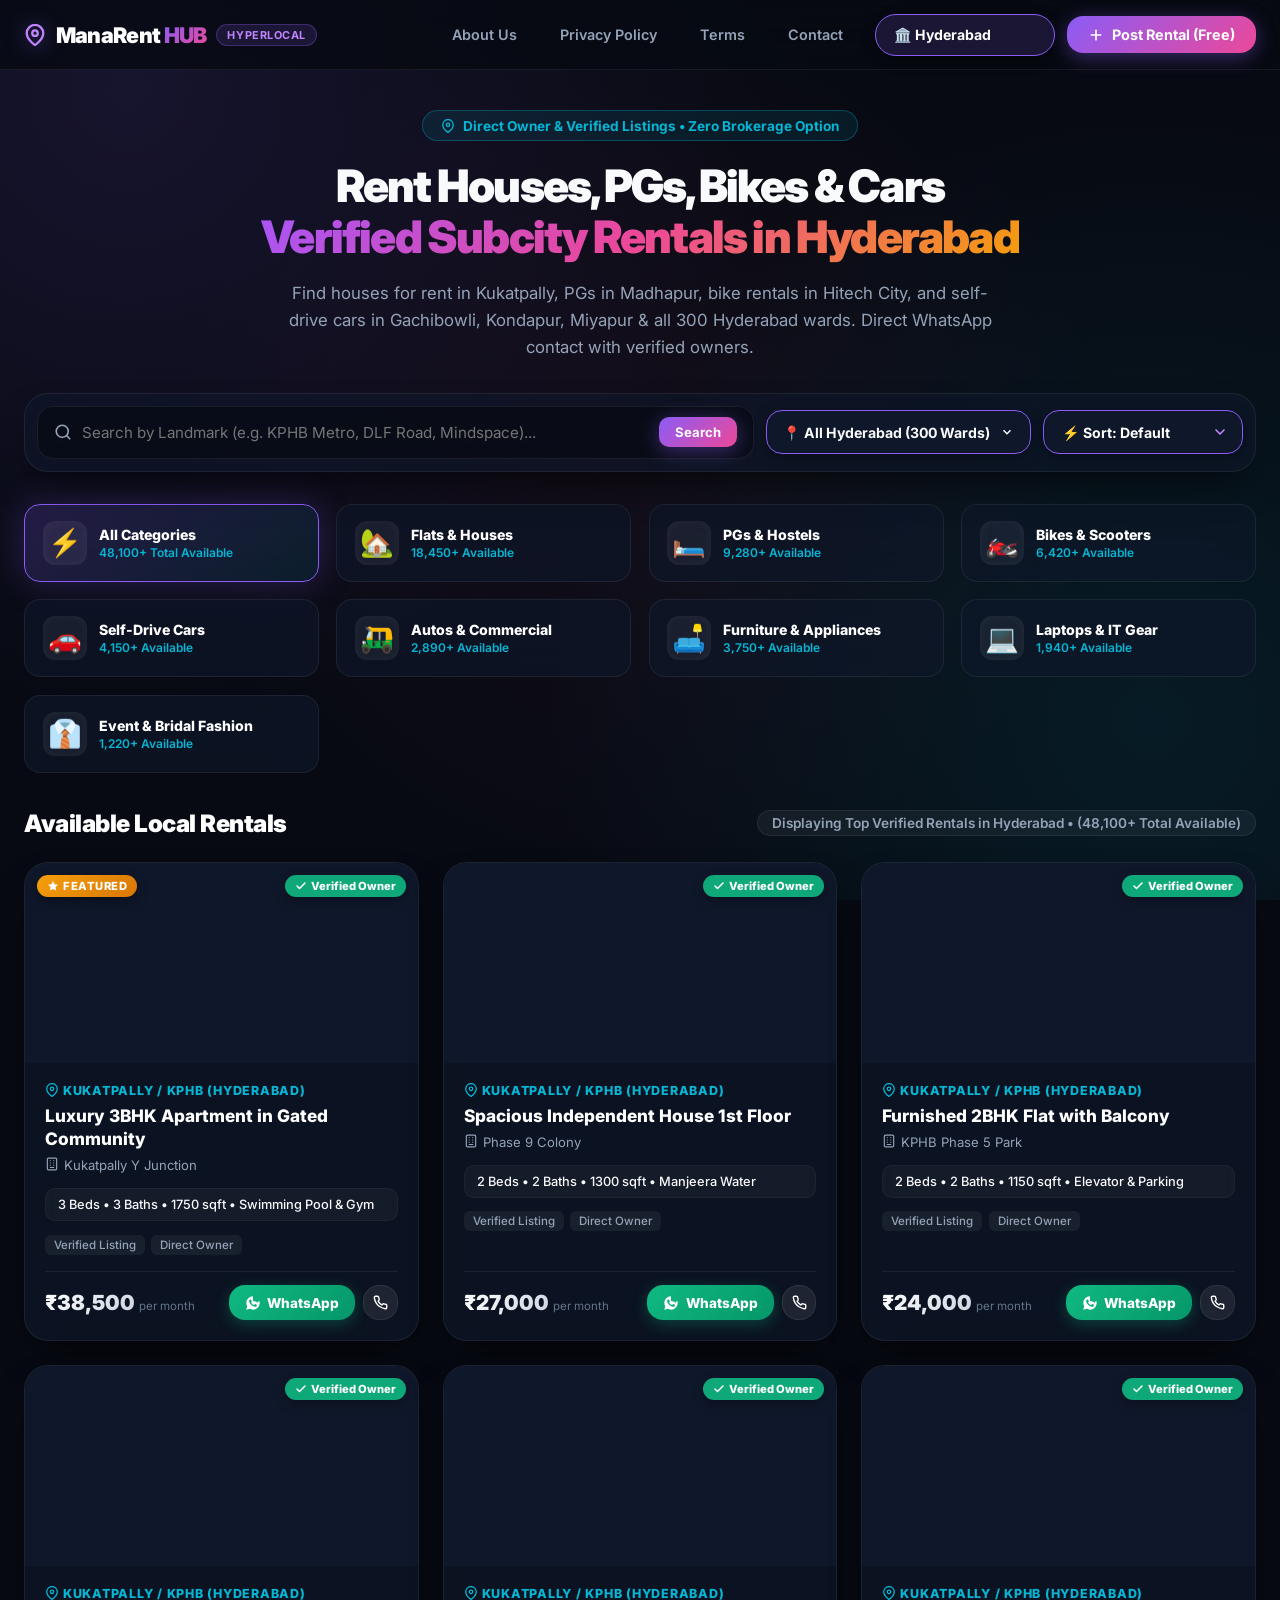
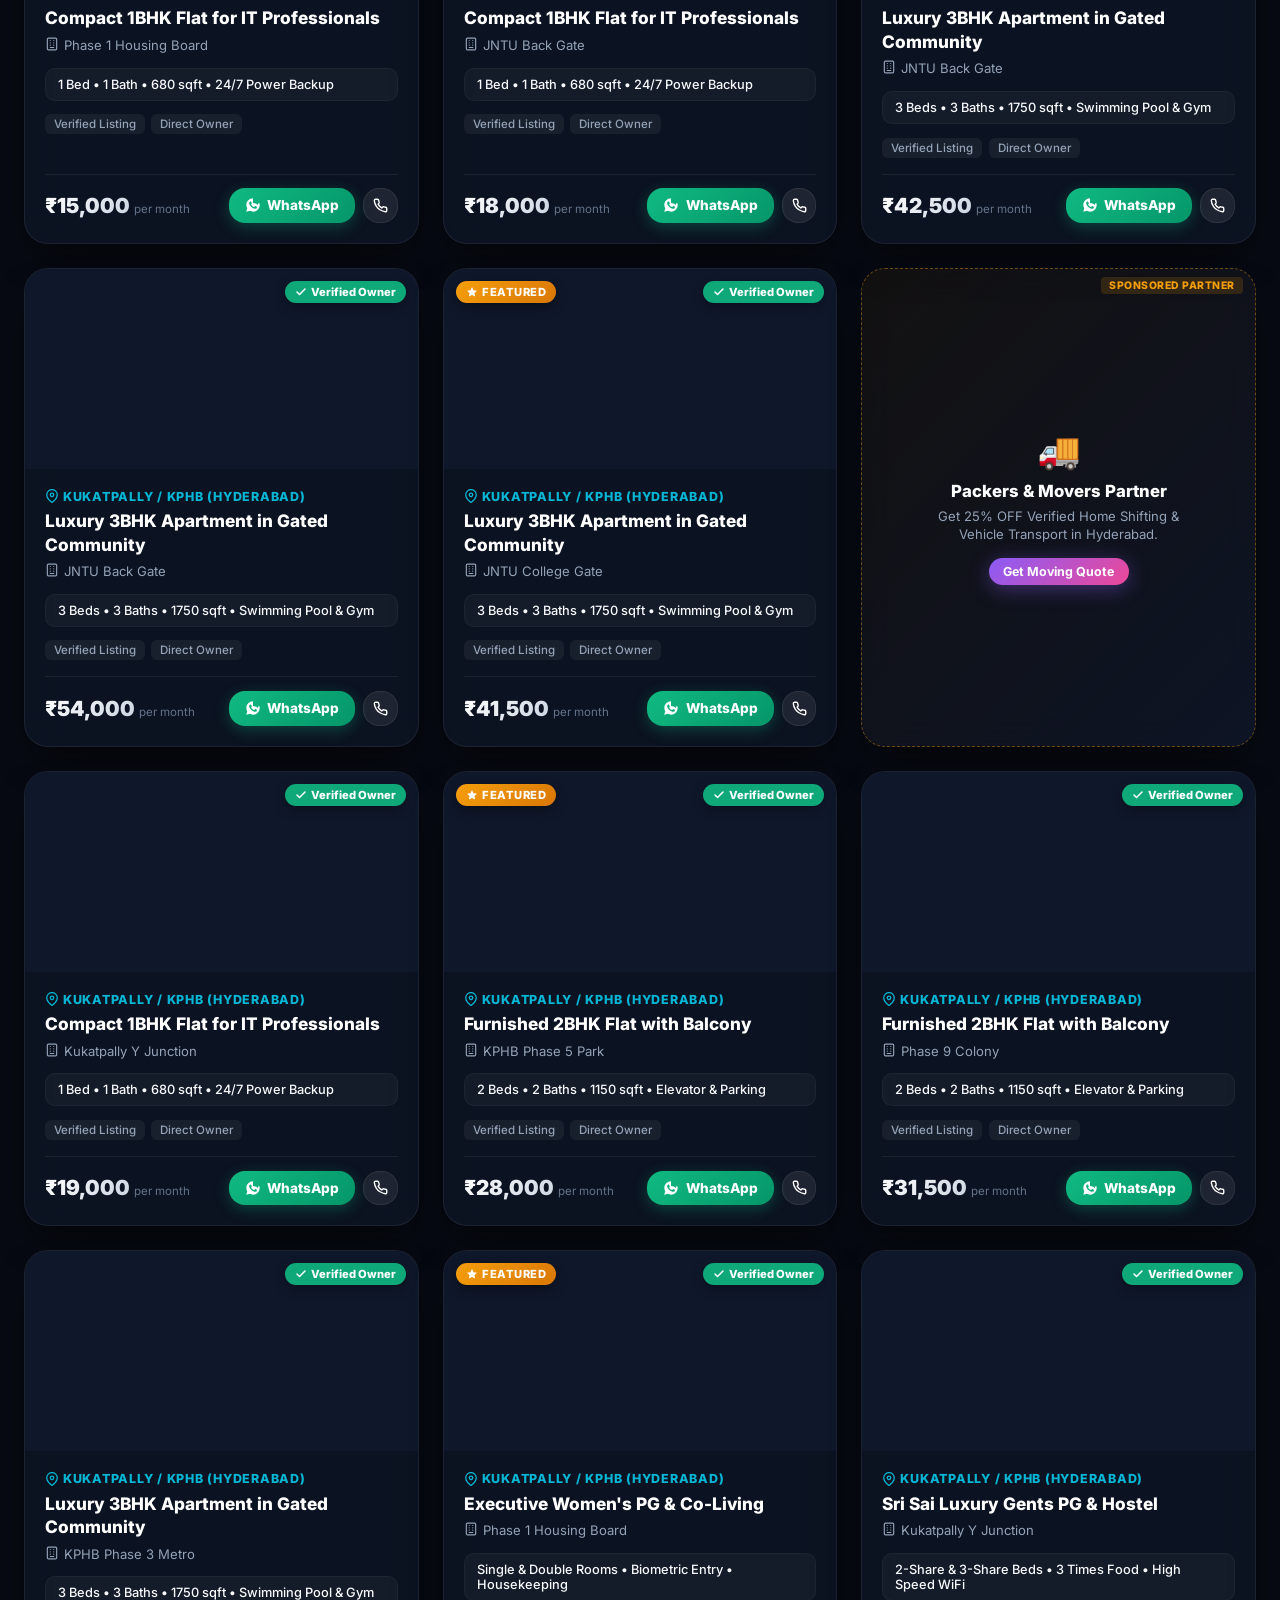
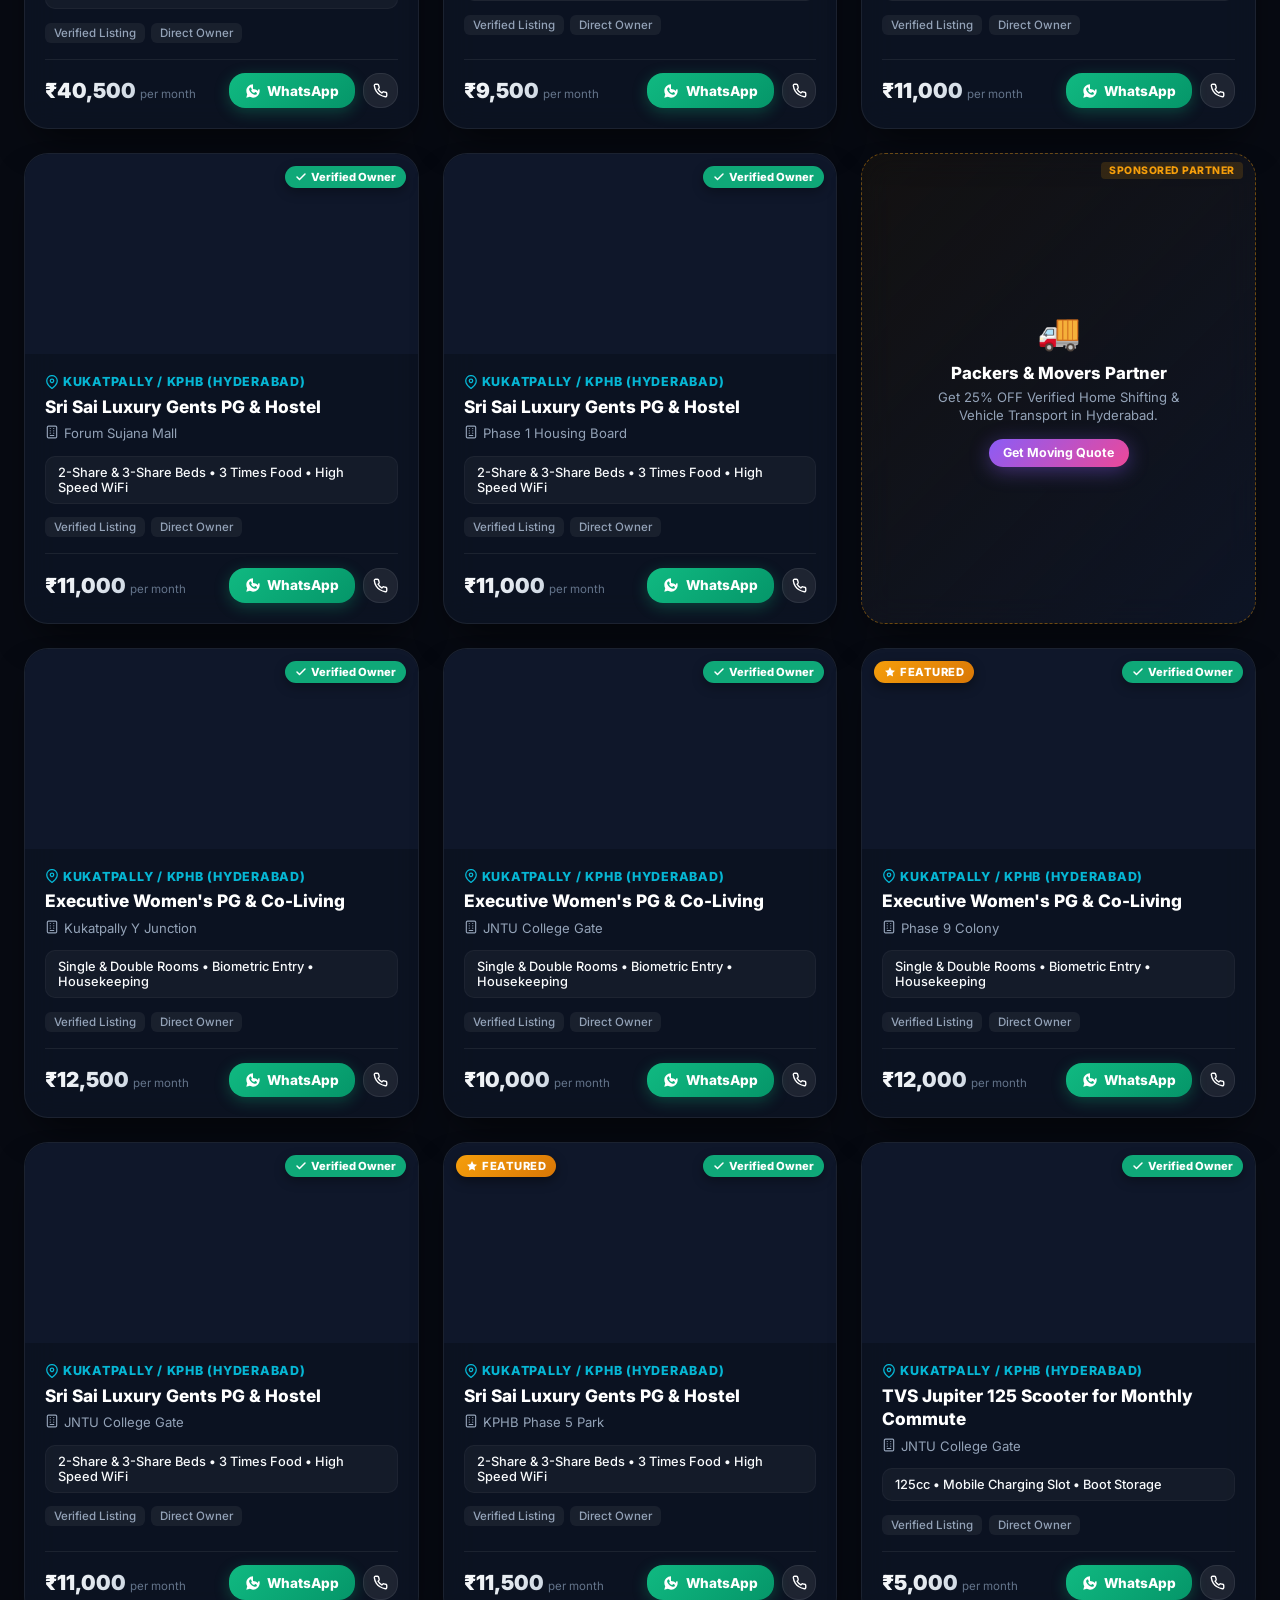
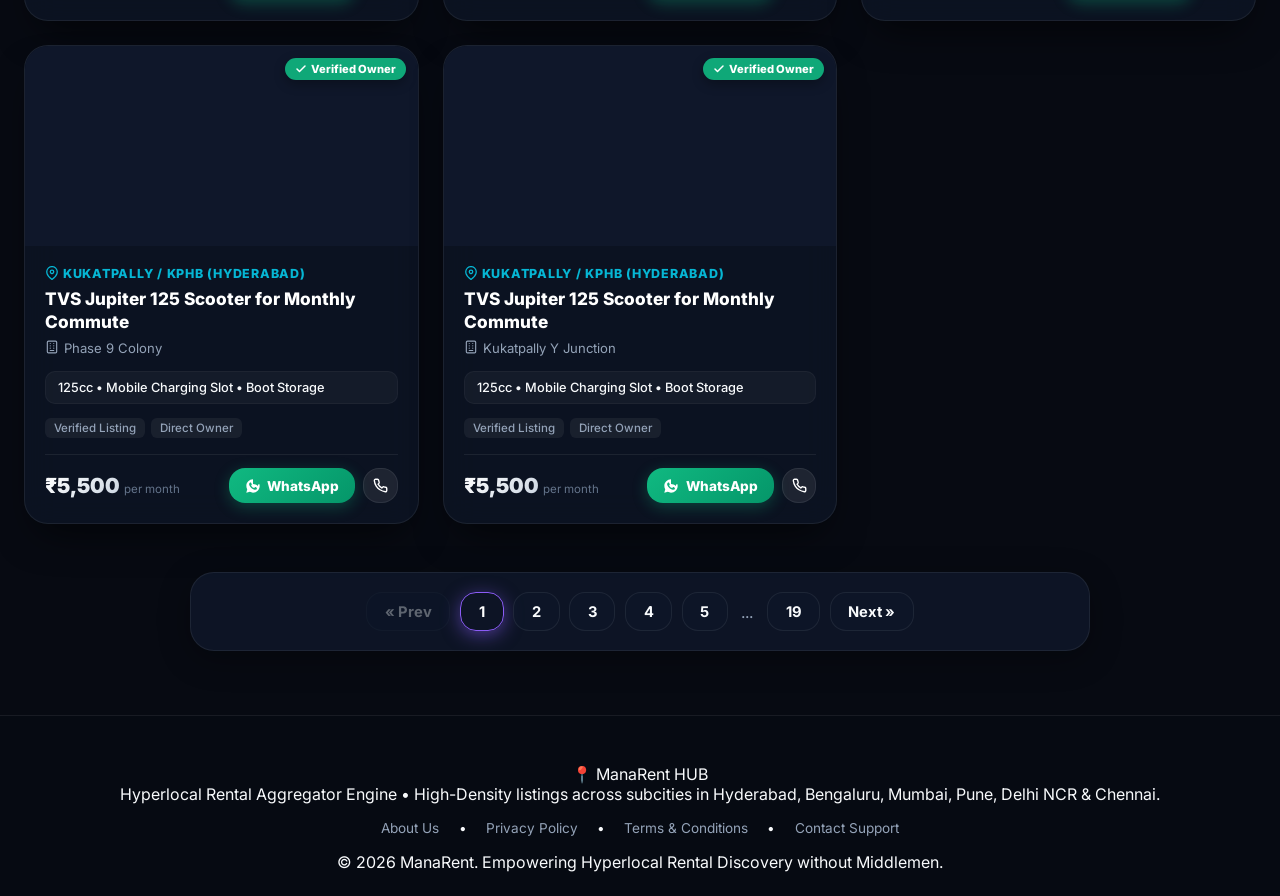
==== commit 8081a3fb: "Add Enter key search handler, Search button trigger, and unify sortSelectDropdown dark glass styling" ====
--- a/index.html
+++ b/index.html
@@ -115,7 +115,10 @@
         <div class="search-box">
             <div class="search-input-group">
                 <svg width="18" height="18" viewBox="0 0 24 24" fill="none" stroke="var(--text-muted)" stroke-width="2.2" stroke-linecap="round" stroke-linejoin="round"><circle cx="11" cy="11" r="8"/><line x1="21" y1="21" x2="16.65" y2="16.65"/></svg>
-                <input type="text" id="searchInput" placeholder="Search by Landmark (e.g. KPHB Metro, DLF Road, Mindspace, Botanical Garden)...">
+                <input type="text" id="searchInput" placeholder="Search by Landmark (e.g. KPHB Metro, DLF Road, Mindspace)...">
+                <button class="btn-primary" id="searchBtnTrigger" style="padding: 0.45rem 1rem; font-size: 0.82rem; border-radius: var(--radius-sm); flex-shrink: 0; white-space: nowrap;">
+                    <span>Search</span>
+                </button>
             </div>
 
             <!-- CUSTOM SEARCHABLE SUBCITY AREA DROPDOWN -->
--- a/styles.css
+++ b/styles.css
@@ -456,15 +456,41 @@
     color: #fff;
 }
 
-.filter-dropdown:focus, .filter-dropdown:hover {
+.filter-dropdown, #sortSelectDropdown {
+    height: 44px;
+    background-color: #0f172a;
+    background-image: url("data:image/svg+xml,%3Csvg xmlns='http://www.w3.org/2000/svg' width='16' height='16' viewBox='0 0 24 24' fill='none' stroke='%23c084fc' stroke-width='2.5' stroke-linecap='round' stroke-linejoin='round'%3E%3Cpolyline points='6 9 12 15 18 9'%3E%3C/polyline%3E%3C/svg%3E");
+    background-repeat: no-repeat;
+    background-position: right 0.85rem center;
+    background-size: 1rem;
+    border: 1px solid var(--primary);
+    color: #ffffff !important;
+    padding: 0.65rem 2.4rem 0.65rem 1.1rem;
+    border-radius: var(--radius-md);
+    font-size: 0.88rem;
+    font-weight: 700;
+    outline: none;
+    cursor: pointer;
+    appearance: none;
+    -webkit-appearance: none;
+    -moz-appearance: none;
+    transition: all 0.2s ease;
+    box-shadow: 0 4px 15px rgba(0, 0, 0, 0.3);
+    min-width: 180px;
+    margin: 0;
+    box-sizing: border-box;
+    flex-shrink: 0;
+}
+
+.filter-dropdown:focus, .filter-dropdown:hover, #sortSelectDropdown:focus, #sortSelectDropdown:hover {
     border-color: #c084fc;
     box-shadow: 0 0 15px rgba(192, 132, 252, 0.4);
 }
 
-.filter-dropdown option {
+.filter-dropdown option, #sortSelectDropdown option {
     background: #0f172a;
     color: #fff;
-    padding: 8px;
+    padding: 10px;
 }
 
 /* --- CATEGORY SELECTOR TABS --- */
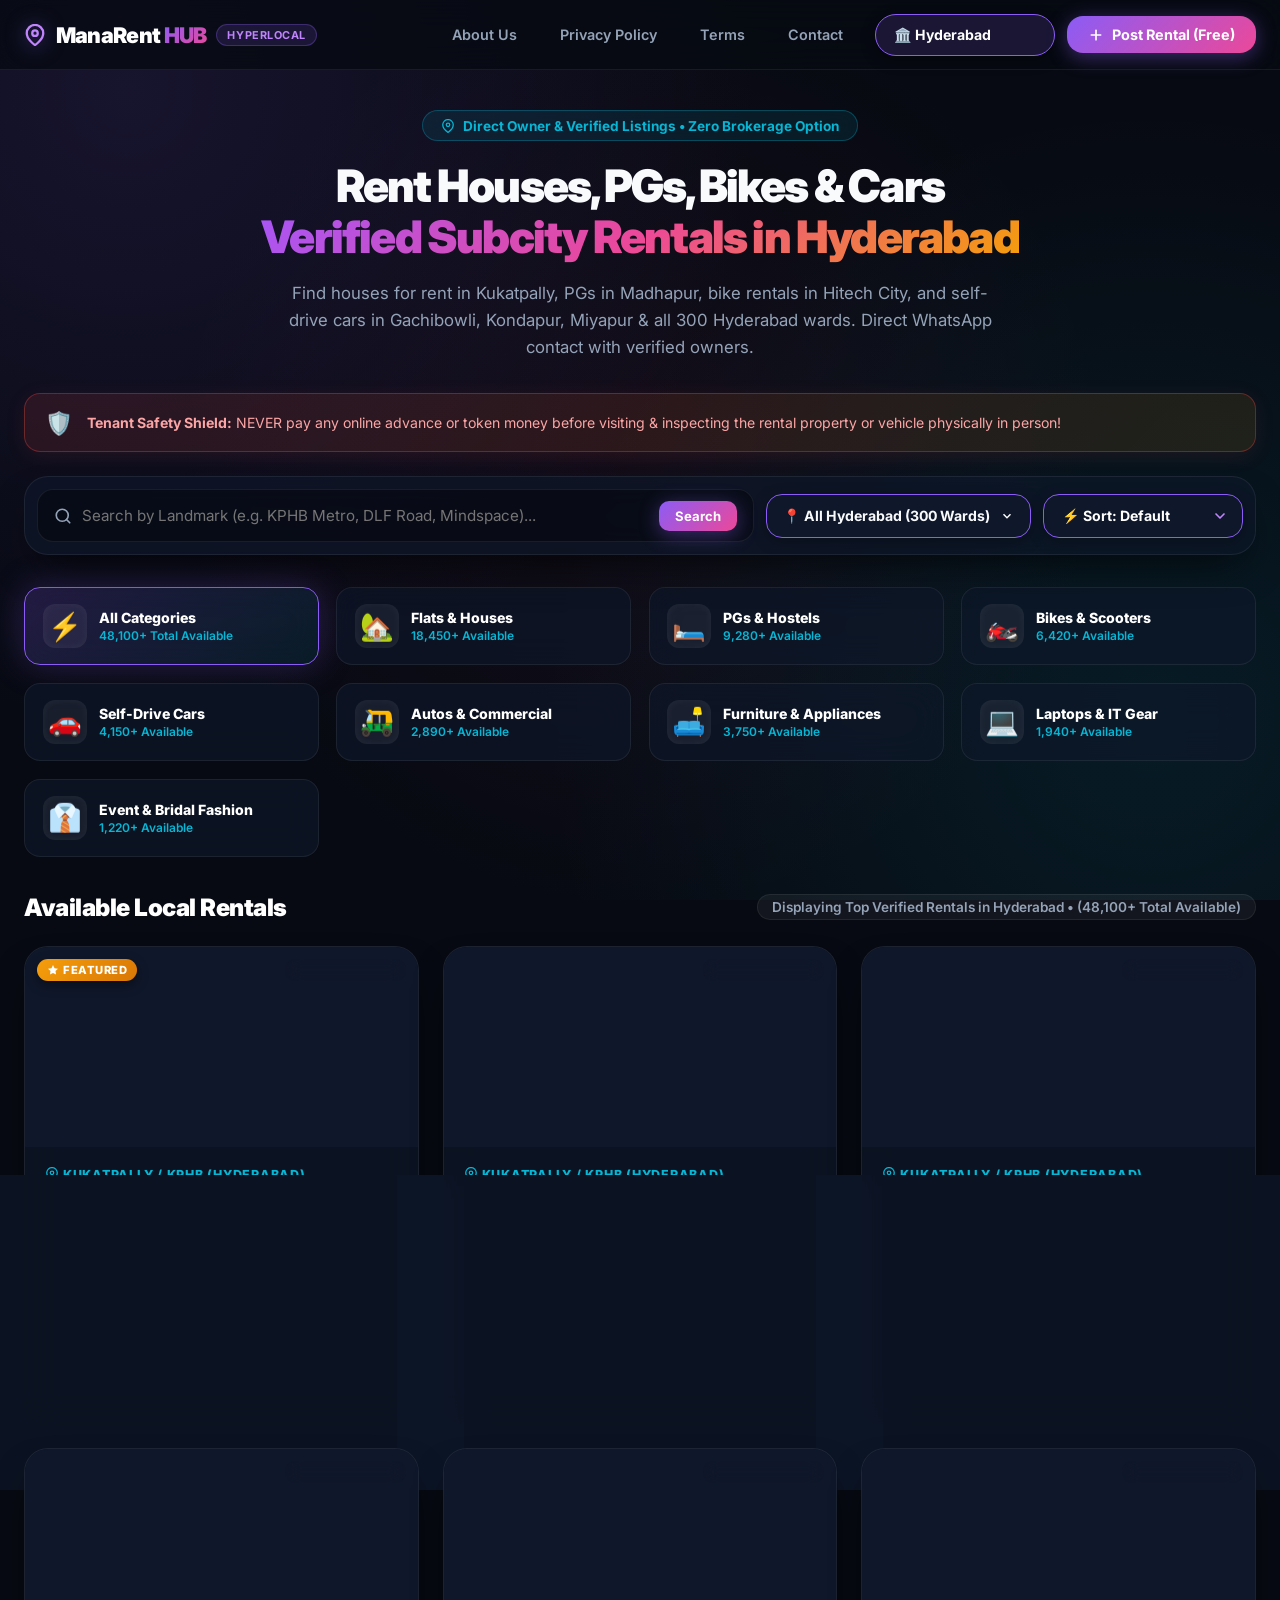
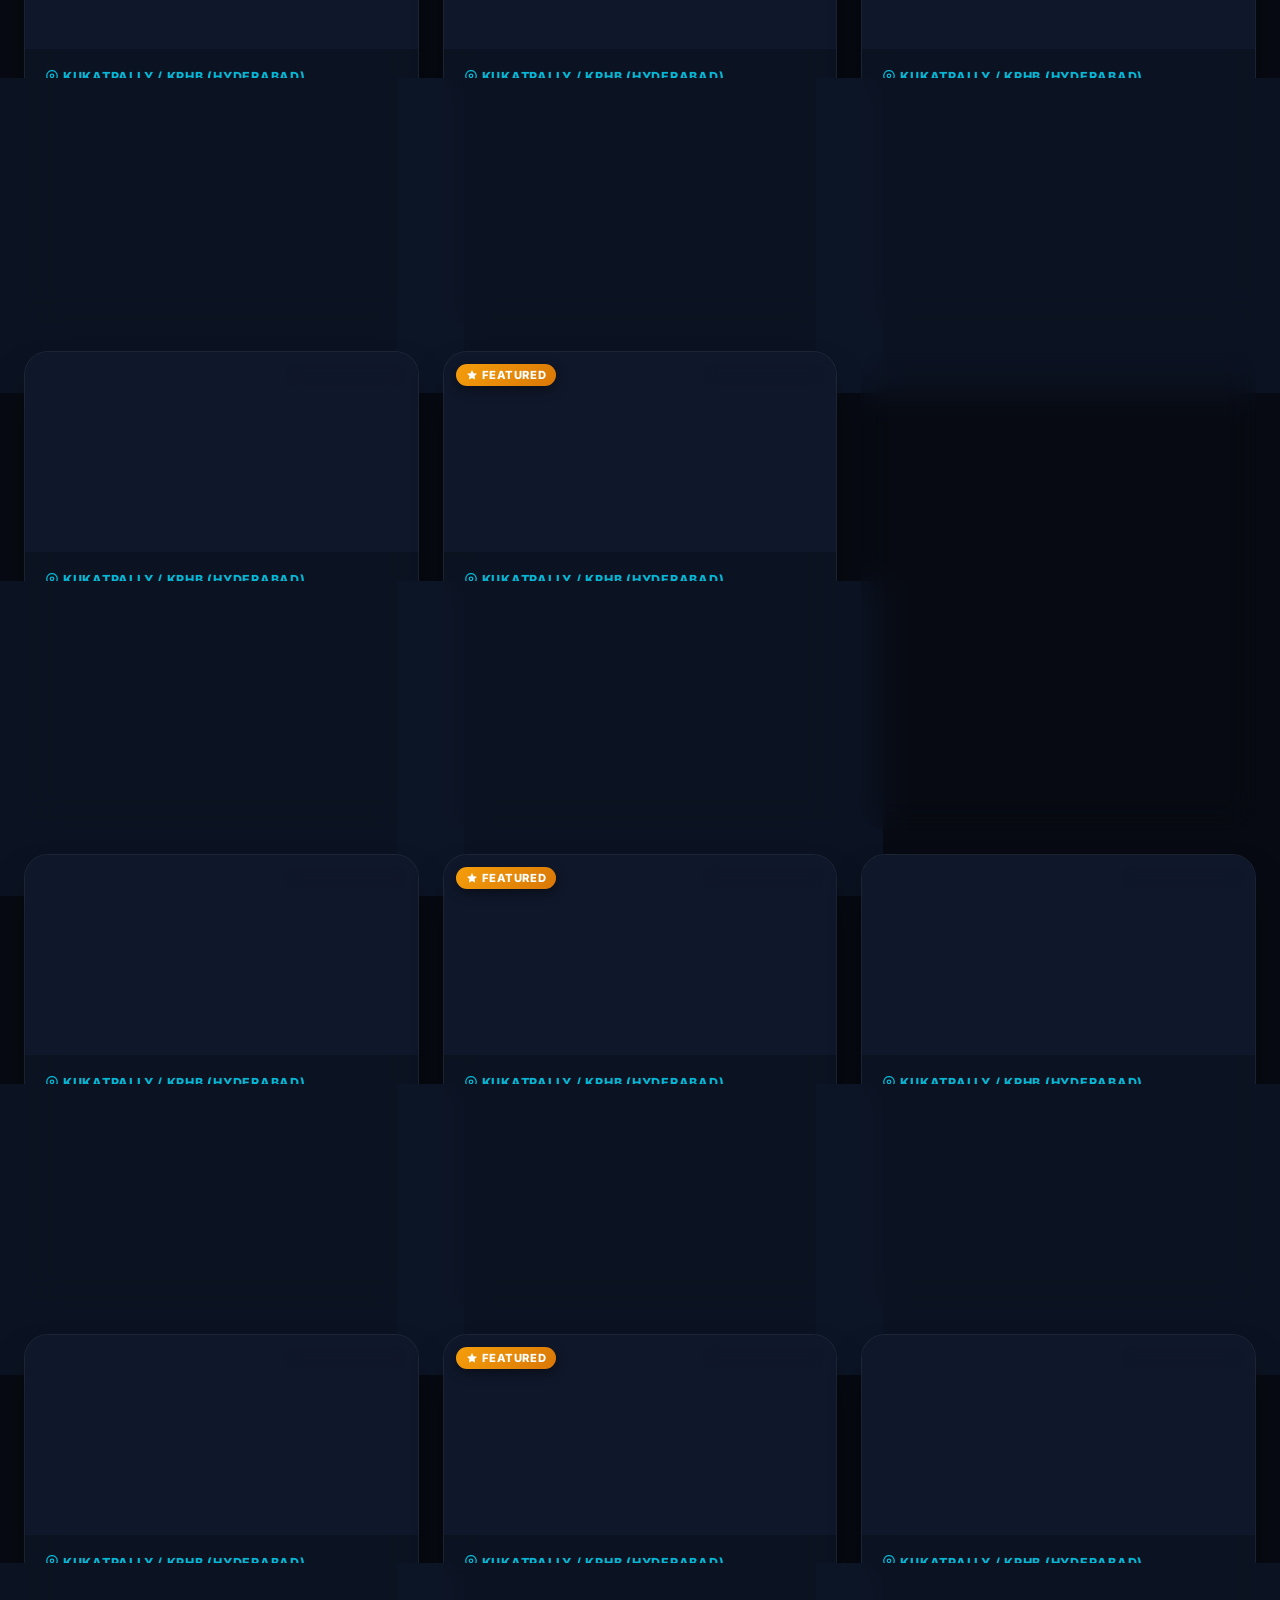
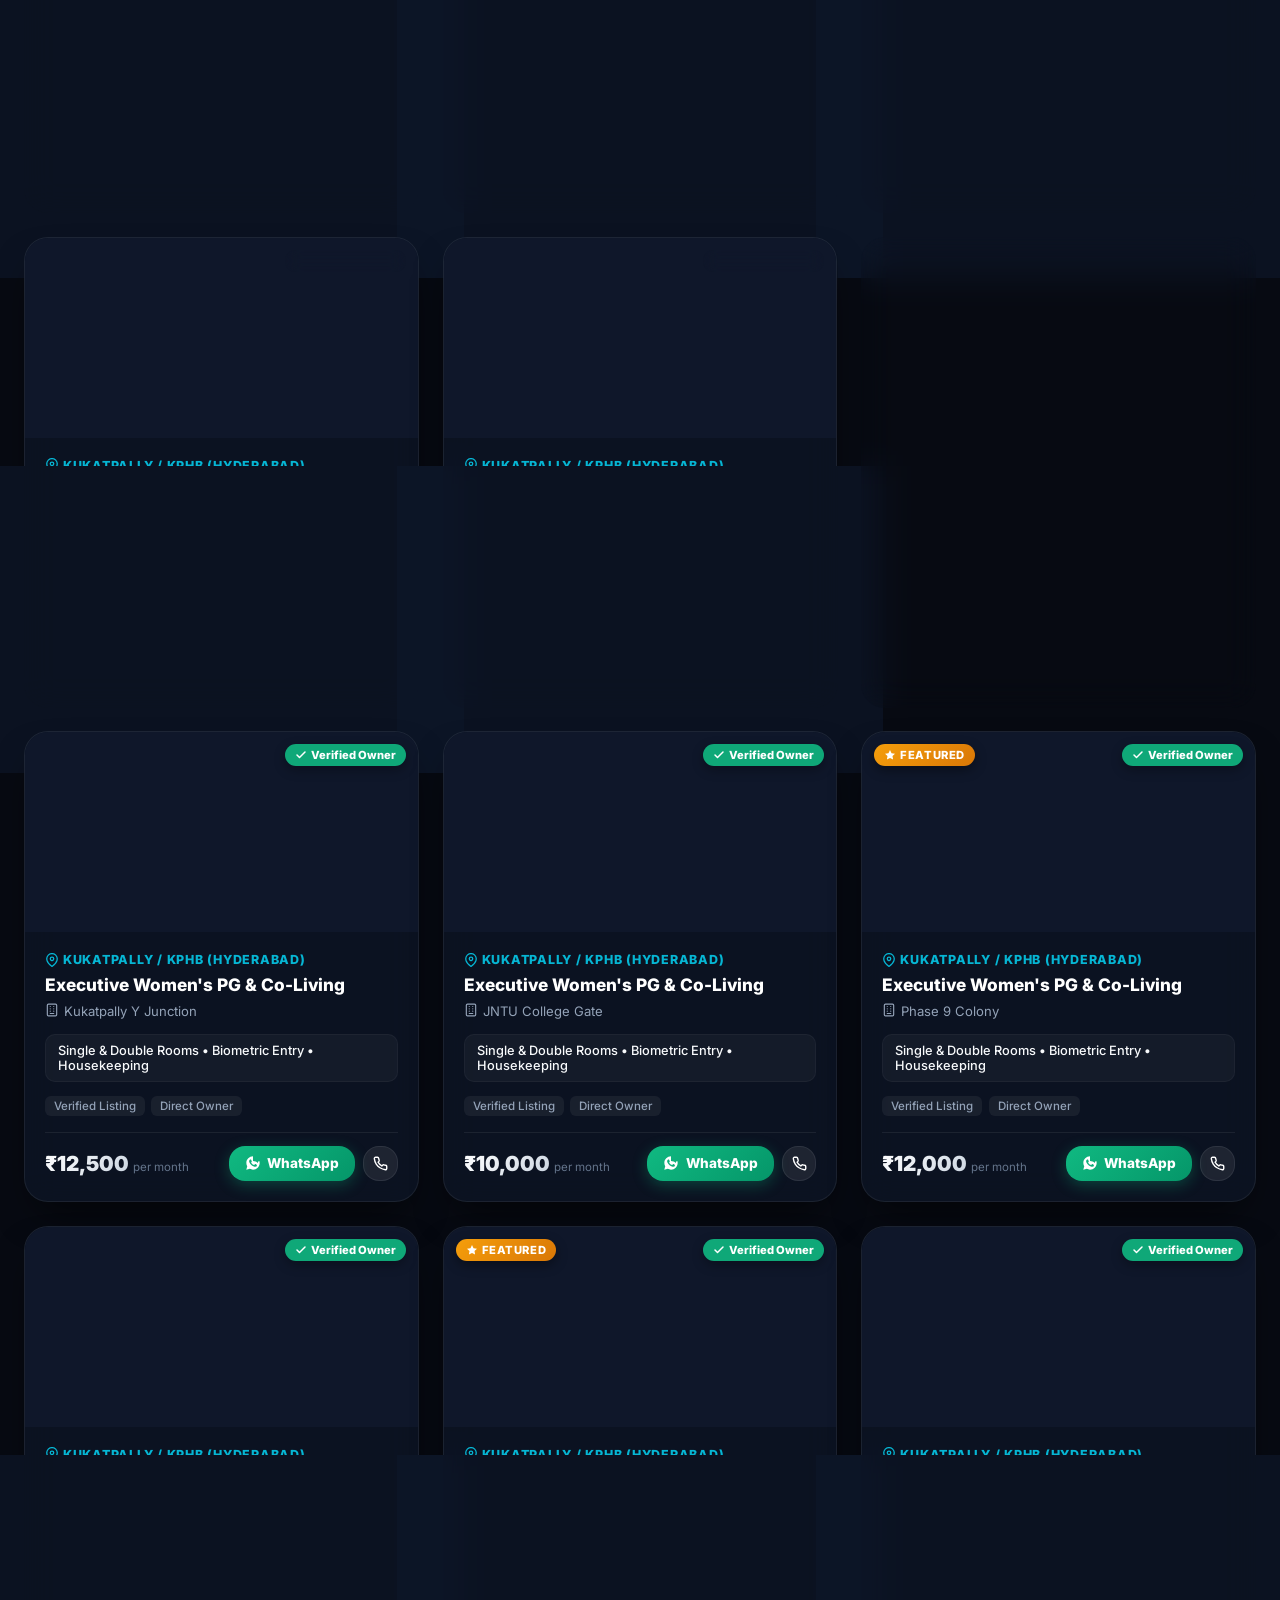
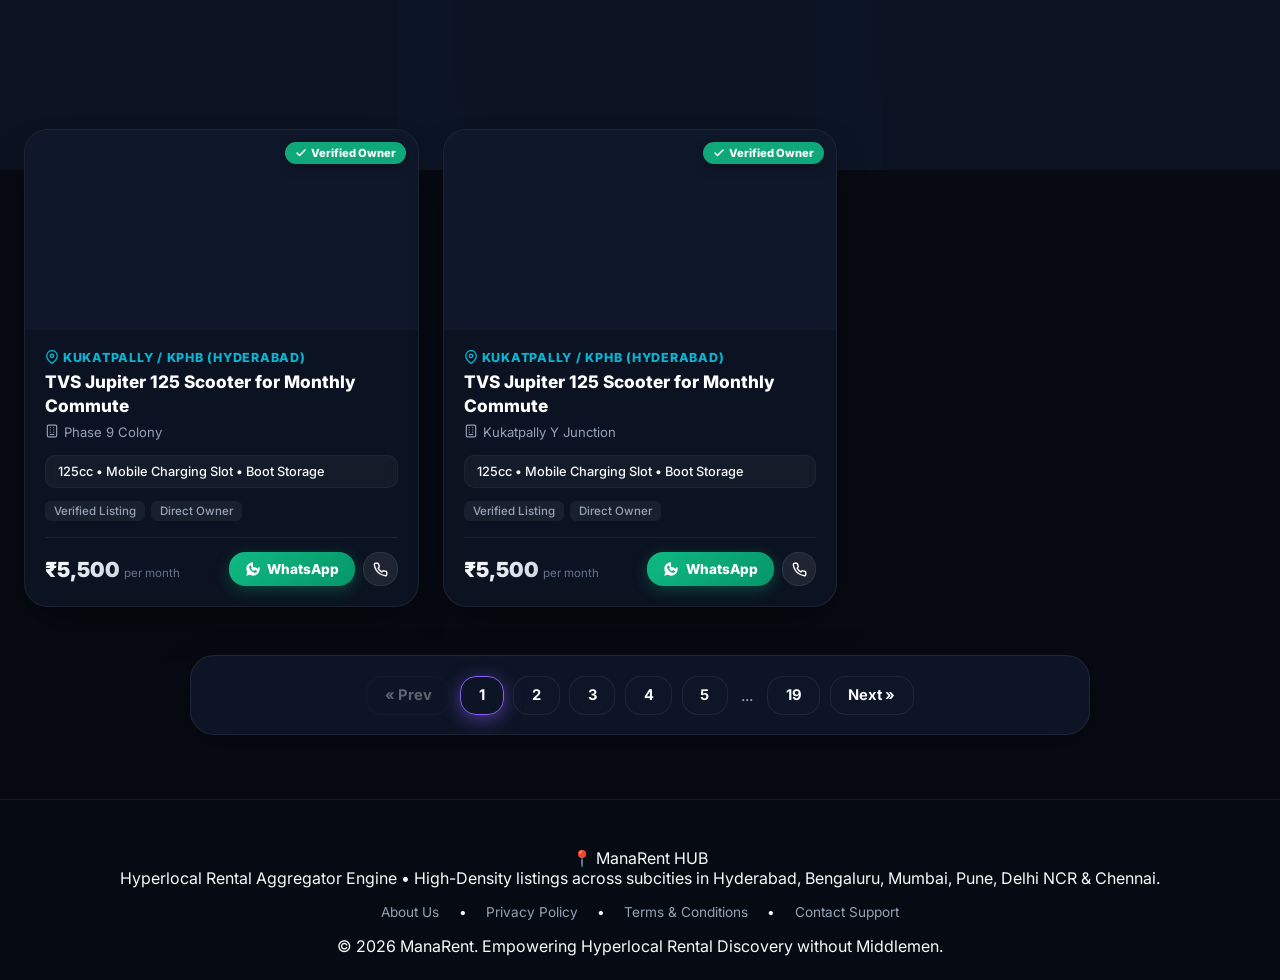
==== commit 75c0fc8c: "Add prominent Tenant Safety Shield banner and anti-scam warnings across platform" ====
--- a/index.html
+++ b/index.html
@@ -110,6 +110,16 @@
         </p>
     </header>
 
+    <!-- TENANT SAFETY & ANTI-FRAUD SHIELD BANNER -->
+    <section class="safety-banner-wrapper">
+        <div class="safety-banner">
+            <div class="safety-icon">🛡️</div>
+            <div class="safety-text">
+                <strong>Tenant Safety Shield:</strong> NEVER pay any online advance or token money before visiting & inspecting the rental property or vehicle physically in person!
+            </div>
+        </div>
+    </section>
+
     <!-- SEARCH & FILTER BAR -->
     <section class="search-container">
         <div class="search-box">
--- a/styles.css
+++ b/styles.css
@@ -199,6 +199,32 @@
     border-color: rgba(255, 255, 255, 0.2);
 }
 
+/* --- TENANT SAFETY BANNER --- */
+.safety-banner-wrapper {
+    max-width: 1320px;
+    margin: 0 auto 1.5rem auto;
+    padding: 0 1.5rem;
+}
+
+.safety-banner {
+    background: linear-gradient(135deg, rgba(239, 68, 68, 0.12), rgba(245, 158, 11, 0.1));
+    border: 1px solid rgba(239, 68, 68, 0.35);
+    border-radius: var(--radius-md);
+    padding: 0.75rem 1.25rem;
+    display: flex;
+    align-items: center;
+    gap: 0.85rem;
+    color: #fca5a5;
+    font-size: 0.88rem;
+    line-height: 1.5;
+    box-shadow: 0 4px 20px rgba(239, 68, 68, 0.1);
+}
+
+.safety-icon {
+    font-size: 1.4rem;
+    flex-shrink: 0;
+}
+
 /* --- HERO & SEARCH SECTION --- */
 .hero {
     max-width: 1320px;
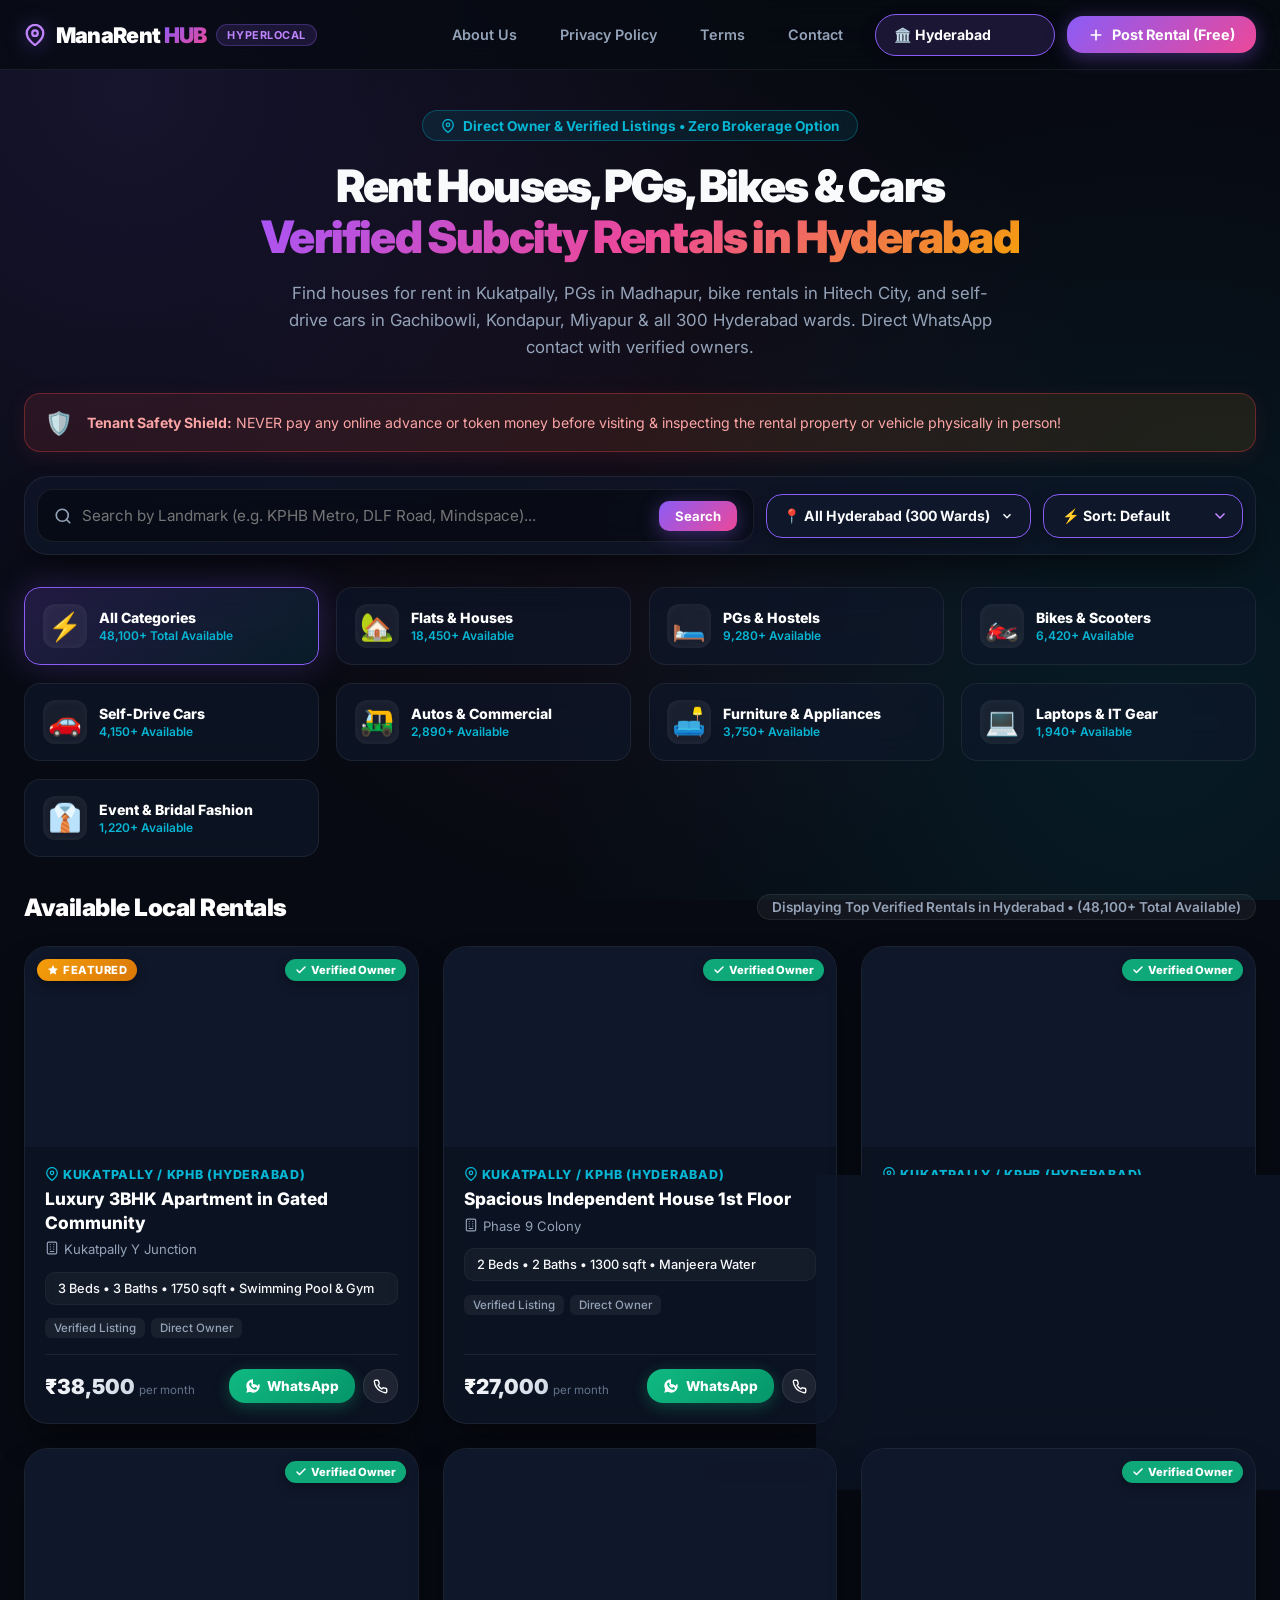
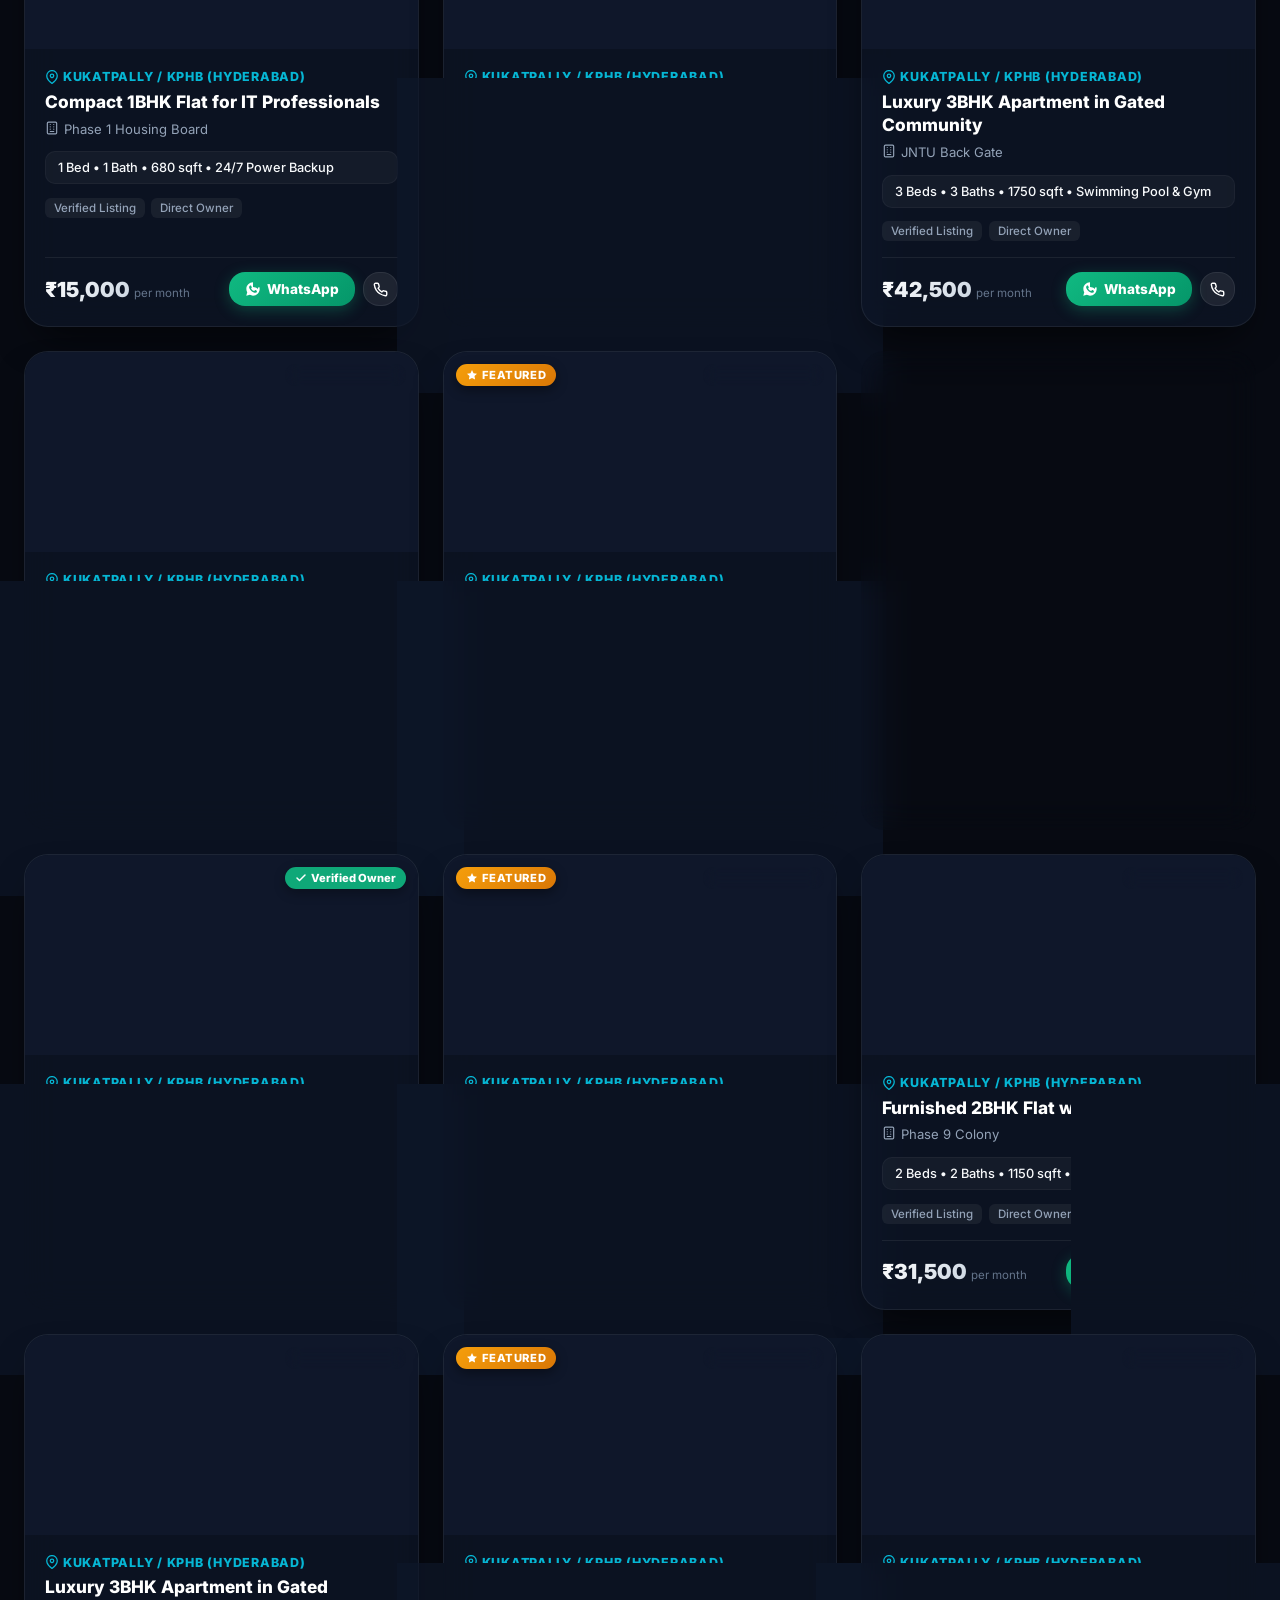
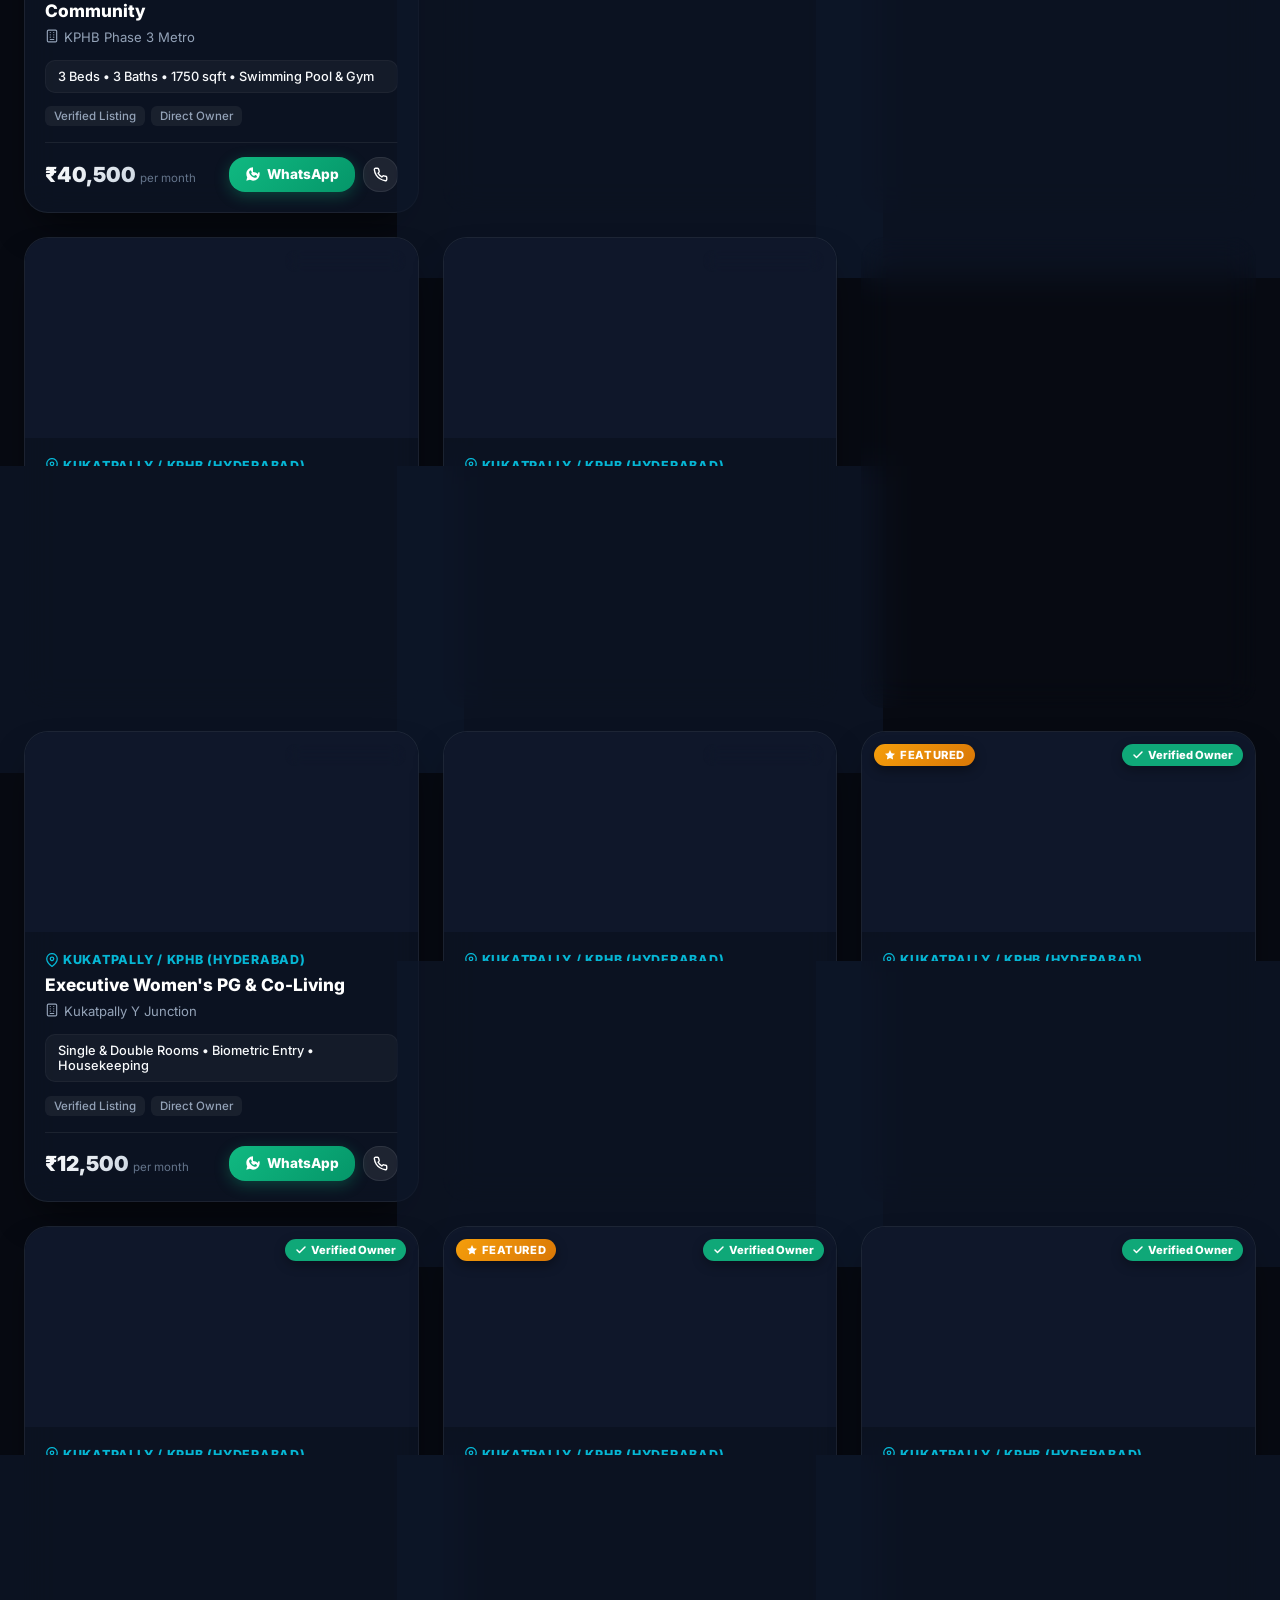
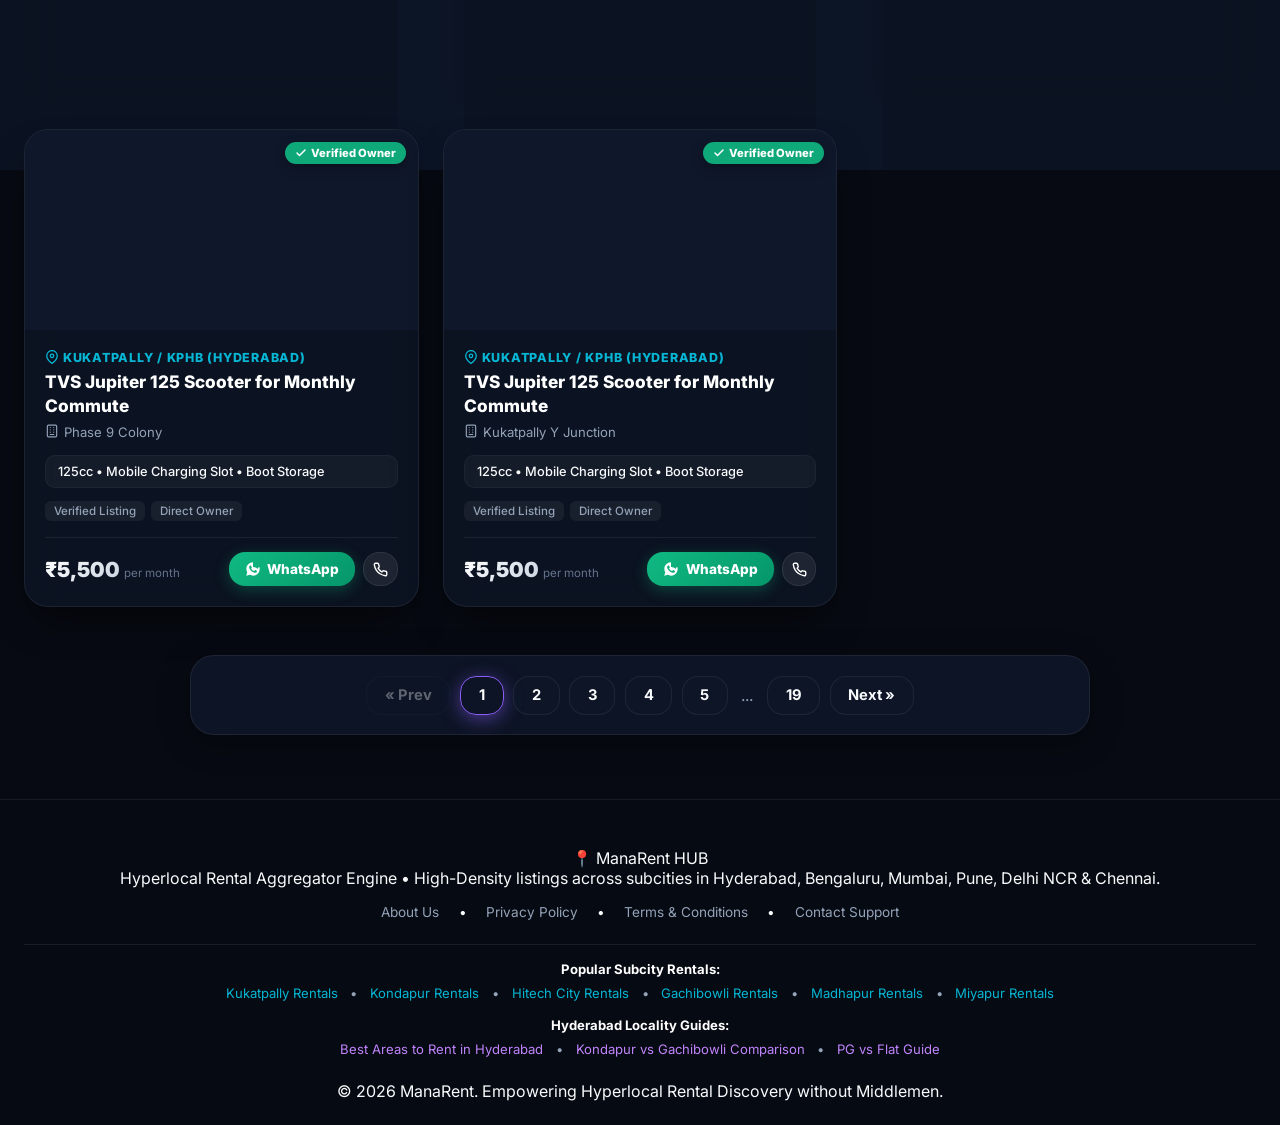
==== commit 8e7d590a: "Implement SEO Growth Engine v1: Subcity Landing Pages, Hyderabad Locality Guides, and Internal Link " ====
--- a/index.html
+++ b/index.html
@@ -297,6 +297,26 @@
                 <a href="terms.html" style="color:var(--text-muted); text-decoration:none;">Terms & Conditions</a> •
                 <a href="contact.html" style="color:var(--text-muted); text-decoration:none;">Contact Support</a>
             </div>
+
+            <!-- INTERNAL LINKING MESH FOR SEO GROWTH -->
+            <div style="margin: 1.5rem 0; padding-top: 1rem; border-top: 1px solid rgba(255,255,255,0.08); font-size: 0.82rem; color: var(--text-muted);">
+                <div style="font-weight:700; color:#fff; margin-bottom:0.5rem;">Popular Subcity Rentals:</div>
+                <div style="display:flex; justify-content:center; gap:0.8rem; flex-wrap:wrap; margin-bottom:1rem;">
+                    <a href="/rent/hyderabad/kukatpally" style="color:var(--secondary); text-decoration:none;">Kukatpally Rentals</a> •
+                    <a href="/rent/hyderabad/kondapur" style="color:var(--secondary); text-decoration:none;">Kondapur Rentals</a> •
+                    <a href="/rent/hyderabad/hitech" style="color:var(--secondary); text-decoration:none;">Hitech City Rentals</a> •
+                    <a href="/rent/hyderabad/gachibowli" style="color:var(--secondary); text-decoration:none;">Gachibowli Rentals</a> •
+                    <a href="/rent/hyderabad/madhapur" style="color:var(--secondary); text-decoration:none;">Madhapur Rentals</a> •
+                    <a href="/rent/hyderabad/miyapur" style="color:var(--secondary); text-decoration:none;">Miyapur Rentals</a>
+                </div>
+
+                <div style="font-weight:700; color:#fff; margin-bottom:0.5rem;">Hyderabad Locality Guides:</div>
+                <div style="display:flex; justify-content:center; gap:0.8rem; flex-wrap:wrap;">
+                    <a href="/guides/best-areas-to-rent-in-hyderabad" style="color:#c084fc; text-decoration:none;">Best Areas to Rent in Hyderabad</a> •
+                    <a href="/guides/kondapur-vs-gachibowli-rentals" style="color:#c084fc; text-decoration:none;">Kondapur vs Gachibowli Comparison</a> •
+                    <a href="/guides/hyderabad-pg-vs-flat-guide" style="color:#c084fc; text-decoration:none;">PG vs Flat Guide</a>
+                </div>
+            </div>
             <div class="footer-bottom">
                 &copy; 2026 ManaRent. Empowering Hyperlocal Rental Discovery without Middlemen.
             </div>
--- a/styles.css
+++ b/styles.css
@@ -1161,8 +1161,11 @@
         flex-direction: column;
     }
     .search-input-group,
-    .filter-dropdown {
+    .filter-dropdown,
+    .custom-dropdown-wrapper,
+    #sortSelectDropdown {
         width: 100%;
+        max-width: 100%;
     }
     .form-row {
         grid-template-columns: 1fr;
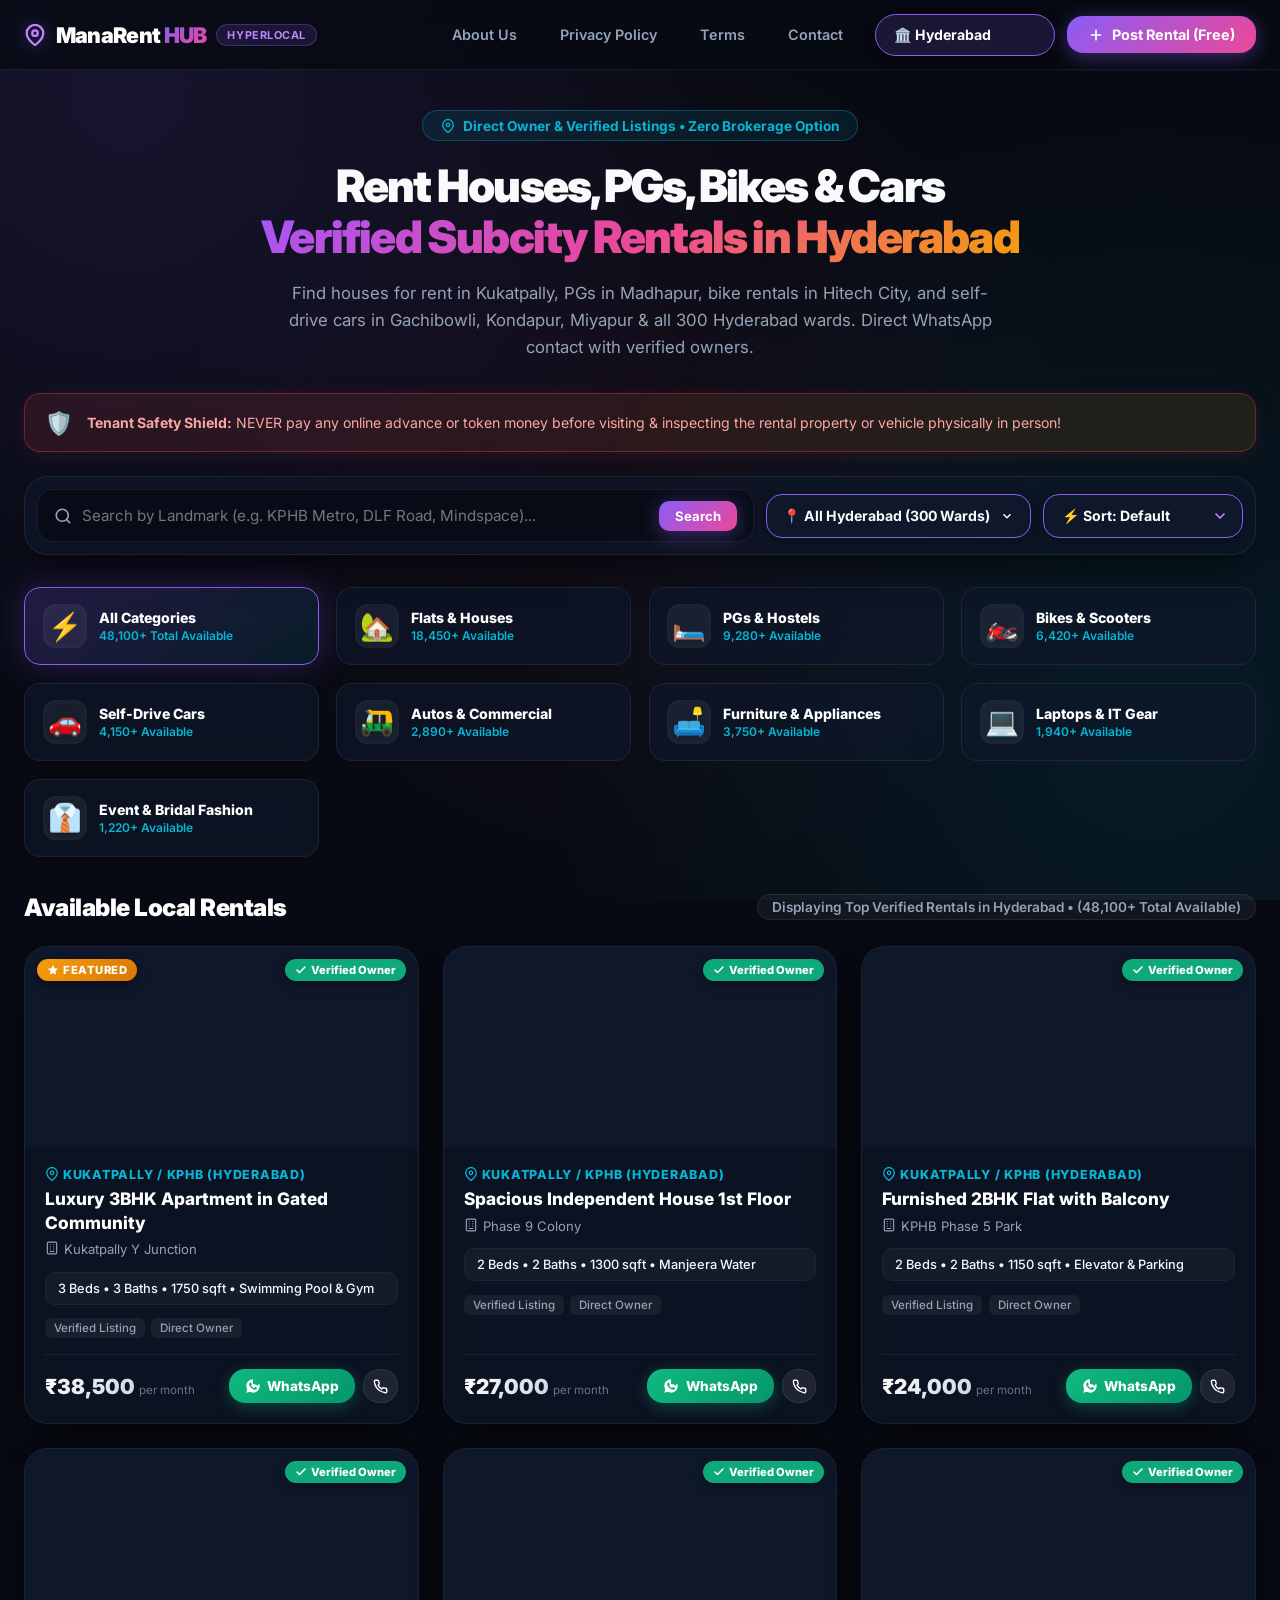
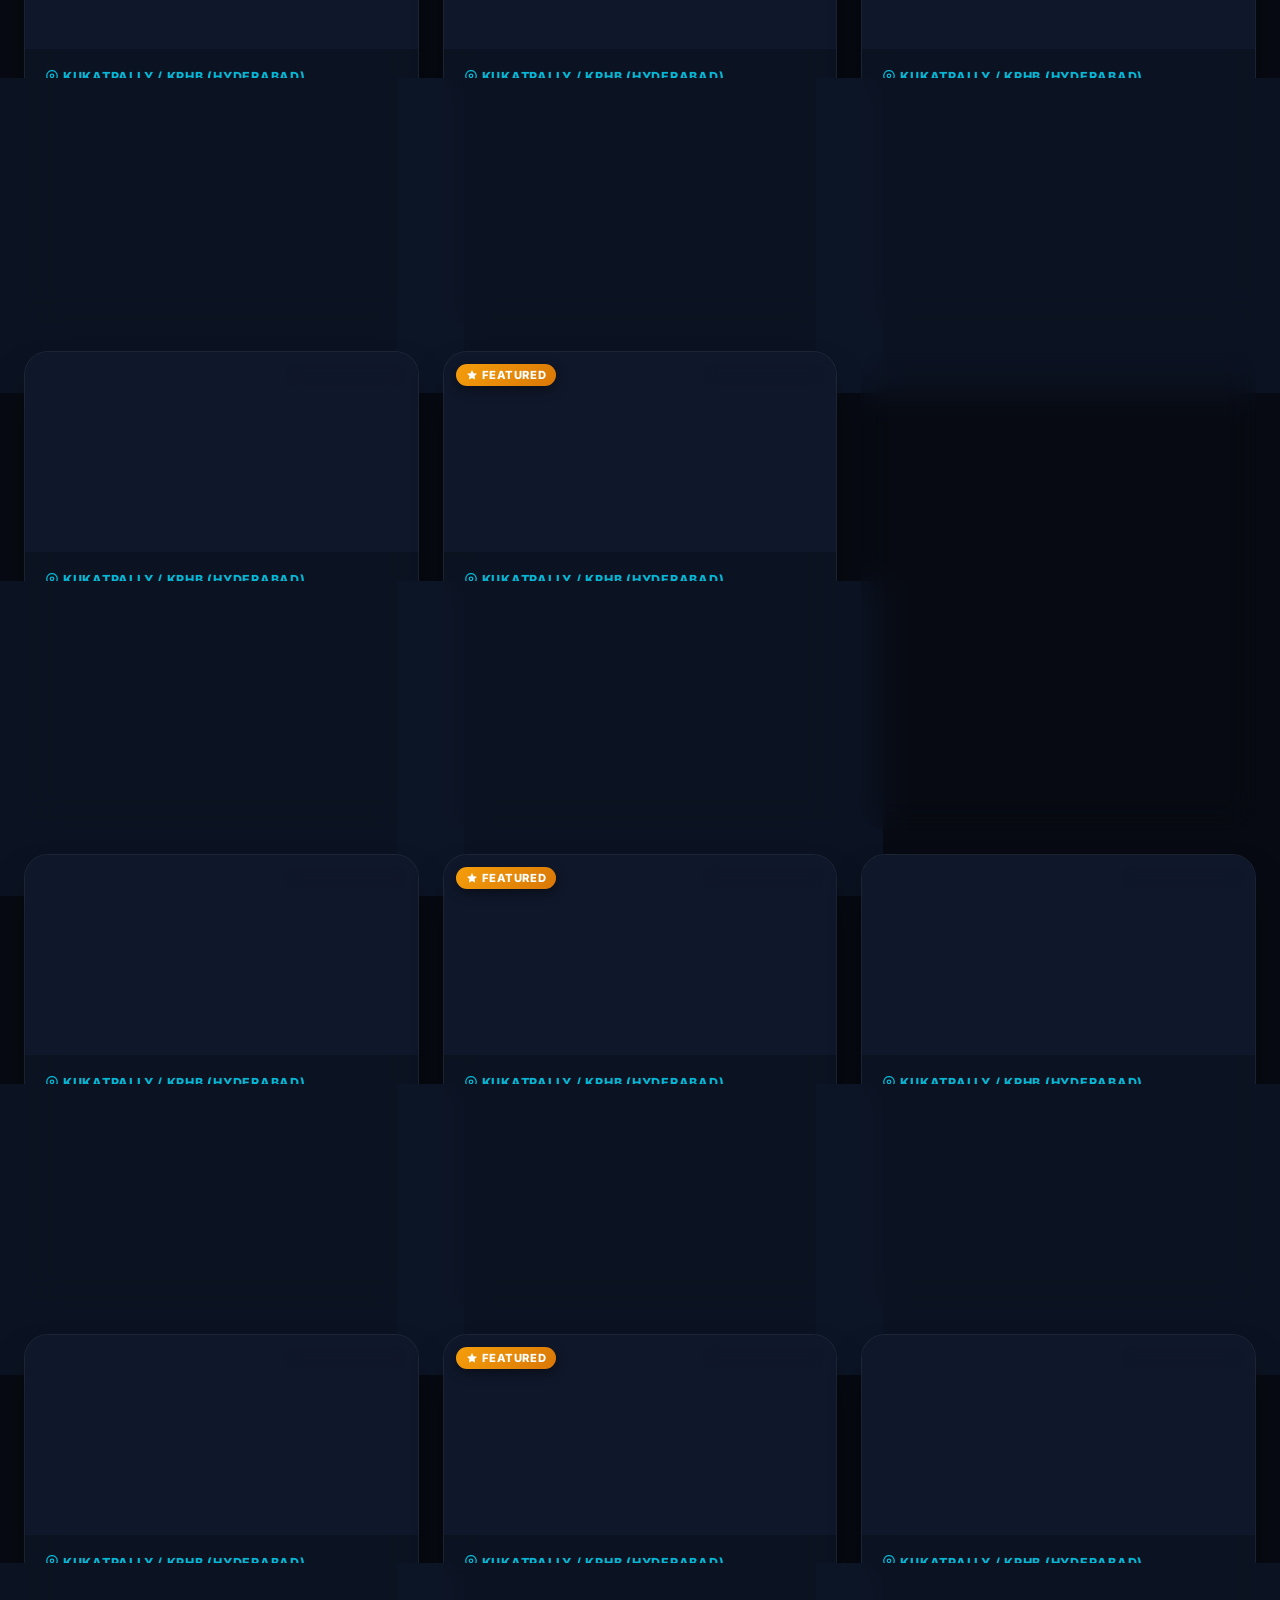
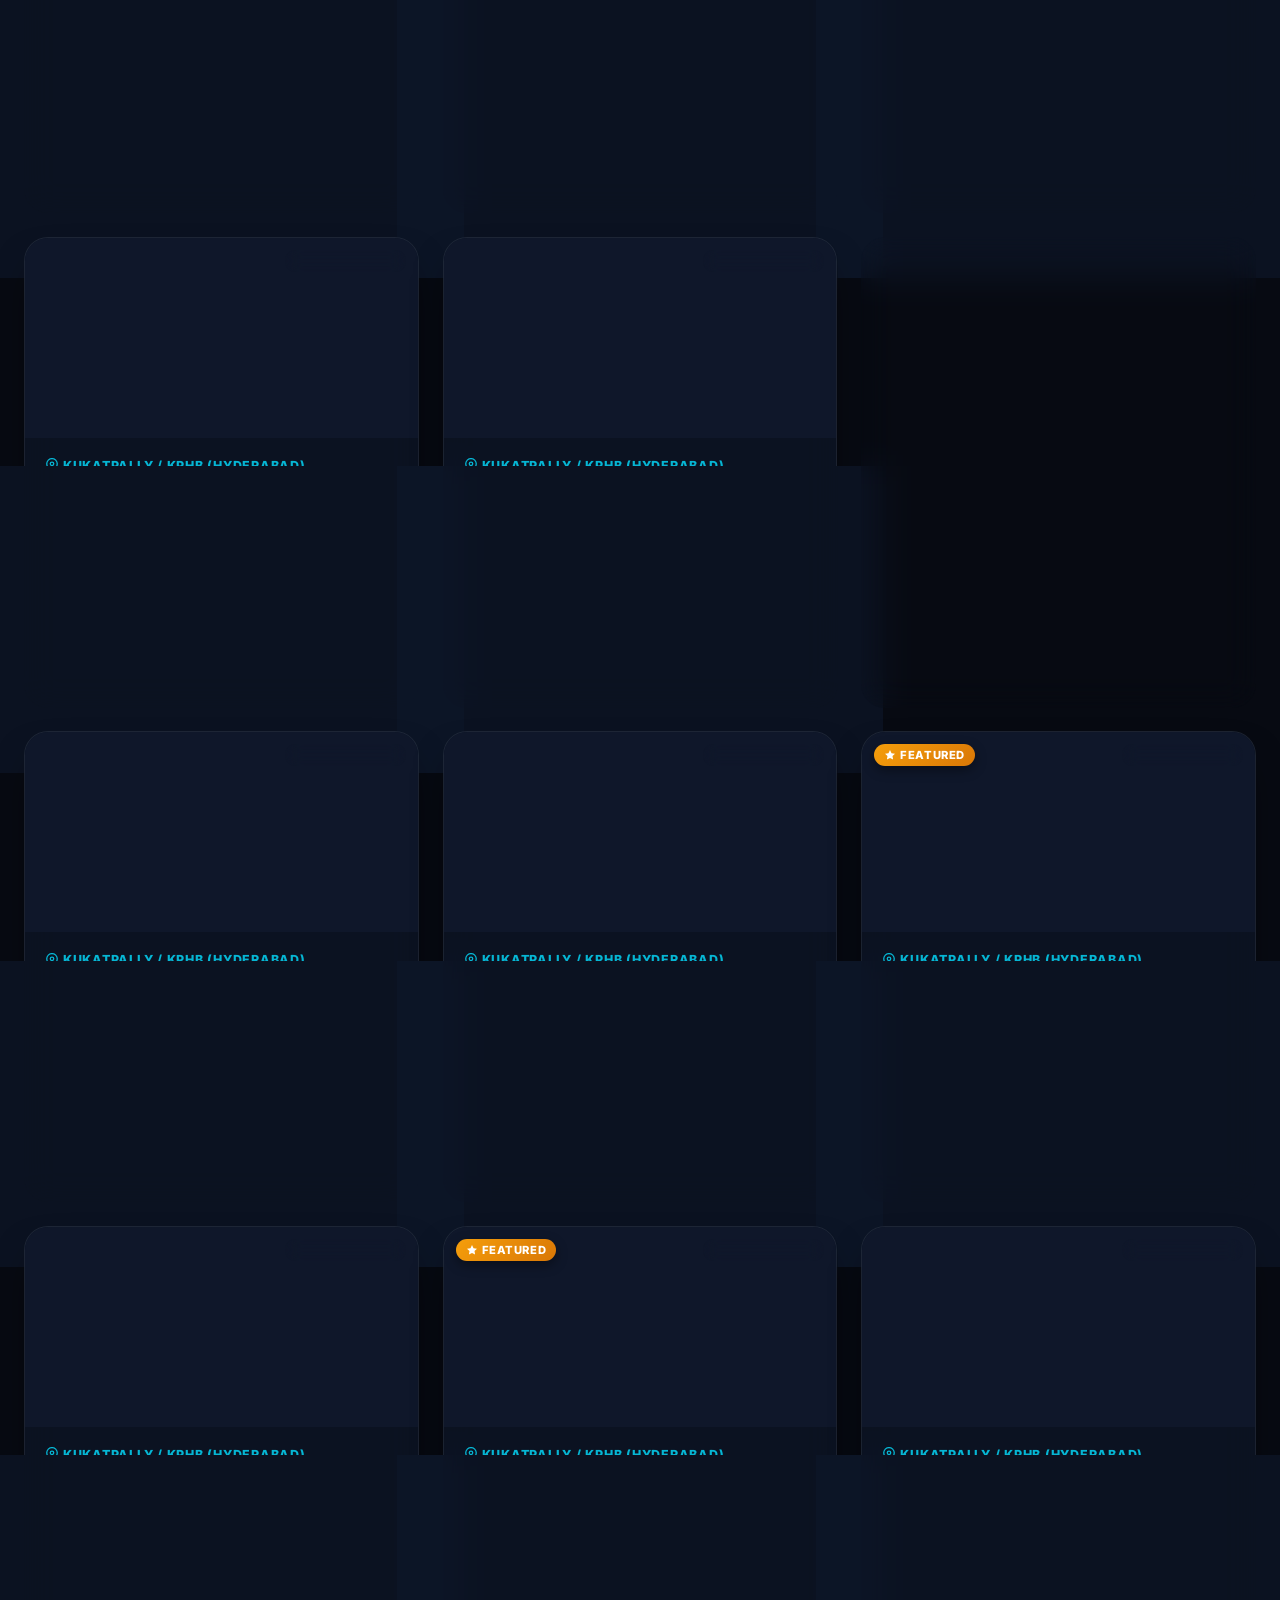
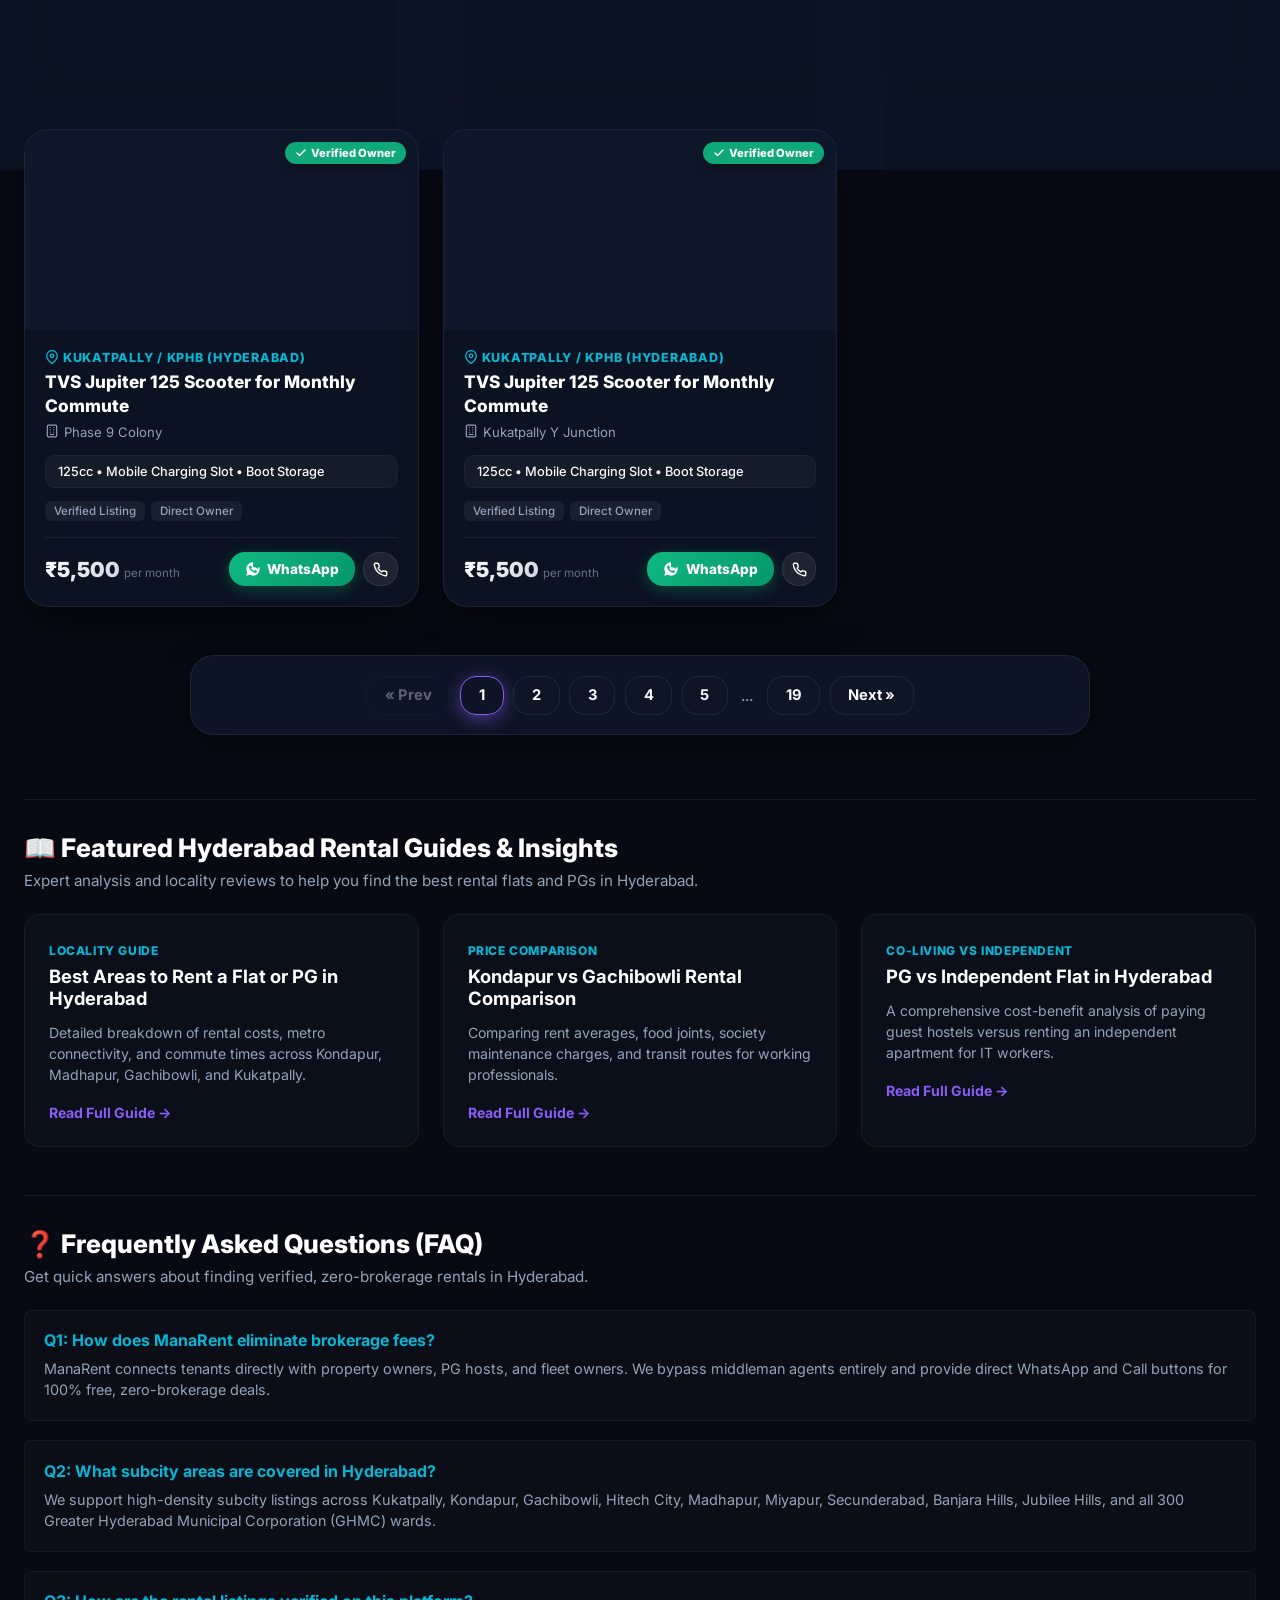
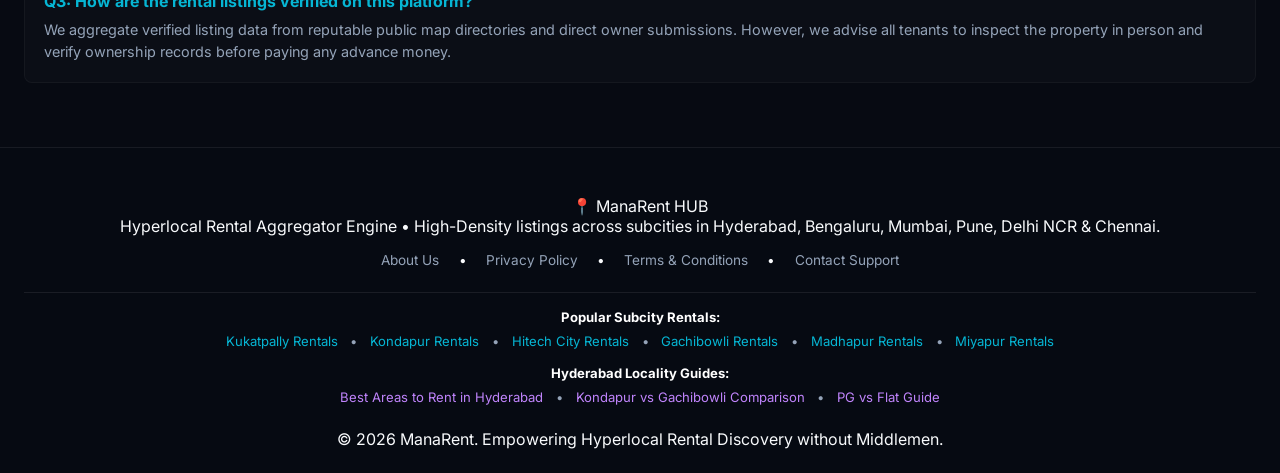
==== commit 7fa1bc85: "Fix AdSense violations: remove ad placement from direct connect loading overlay, and add Featured Gu" ====
--- a/index.html
+++ b/index.html
@@ -176,6 +176,71 @@
 
         <!-- NUMBERED PAGINATION CONTAINER -->
         <div class="pagination-wrapper" id="paginationContainer"></div>
+
+        <!-- HIGHLIGHTED LOCALITY GUIDES & ARTICLES -->
+        <section style="margin: 3.5rem 0 2rem 0; padding-top: 2rem; border-top: 1px solid rgba(255,255,255,0.08);">
+            <h2 style="font-size: 1.6rem; font-weight: 800; color: #fff; margin-bottom: 0.5rem; text-align: left;">📖 Featured Hyderabad Rental Guides & Insights</h2>
+            <p style="color: var(--text-muted); font-size: 0.95rem; margin-bottom: 1.5rem; text-align: left;">
+                Expert analysis and locality reviews to help you find the best rental flats and PGs in Hyderabad.
+            </p>
+            <div style="display: grid; grid-template-columns: repeat(auto-fit, minmax(300px, 1fr)); gap: 1.5rem; text-align: left;">
+                <div style="background: rgba(15, 23, 42, 0.4); border: 1px solid rgba(255,255,255,0.05); padding: 1.5rem; border-radius: var(--radius-md);">
+                    <span style="color: var(--secondary); font-size: 0.75rem; font-weight: 800; text-transform: uppercase; letter-spacing: 0.05em;">Locality Guide</span>
+                    <h3 style="font-size: 1.15rem; font-weight: 700; color: #fff; margin: 0.4rem 0 0.8rem 0;">Best Areas to Rent a Flat or PG in Hyderabad</h3>
+                    <p style="color: var(--text-muted); font-size: 0.88rem; line-height: 1.5; margin-bottom: 1rem;">
+                        Detailed breakdown of rental costs, metro connectivity, and commute times across Kondapur, Madhapur, Gachibowli, and Kukatpally.
+                    </p>
+                    <a href="/guides/best-areas-to-rent-in-hyderabad" style="color: var(--primary); text-decoration: none; font-weight: 700; font-size: 0.88rem; display: inline-flex; align-items: center; gap: 4px;">Read Full Guide &rarr;</a>
+                </div>
+
+                <div style="background: rgba(15, 23, 42, 0.4); border: 1px solid rgba(255,255,255,0.05); padding: 1.5rem; border-radius: var(--radius-md);">
+                    <span style="color: var(--secondary); font-size: 0.75rem; font-weight: 800; text-transform: uppercase; letter-spacing: 0.05em;">Price Comparison</span>
+                    <h3 style="font-size: 1.15rem; font-weight: 700; color: #fff; margin: 0.4rem 0 0.8rem 0;">Kondapur vs Gachibowli Rental Comparison</h3>
+                    <p style="color: var(--text-muted); font-size: 0.88rem; line-height: 1.5; margin-bottom: 1rem;">
+                        Comparing rent averages, food joints, society maintenance charges, and transit routes for working professionals.
+                    </p>
+                    <a href="/guides/kondapur-vs-gachibowli-rentals" style="color: var(--primary); text-decoration: none; font-weight: 700; font-size: 0.88rem; display: inline-flex; align-items: center; gap: 4px;">Read Full Guide &rarr;</a>
+                </div>
+
+                <div style="background: rgba(15, 23, 42, 0.4); border: 1px solid rgba(255,255,255,0.05); padding: 1.5rem; border-radius: var(--radius-md);">
+                    <span style="color: var(--secondary); font-size: 0.75rem; font-weight: 800; text-transform: uppercase; letter-spacing: 0.05em;">Co-Living vs Independent</span>
+                    <h3 style="font-size: 1.15rem; font-weight: 700; color: #fff; margin: 0.4rem 0 0.8rem 0;">PG vs Independent Flat in Hyderabad</h3>
+                    <p style="color: var(--text-muted); font-size: 0.88rem; line-height: 1.5; margin-bottom: 1rem;">
+                        A comprehensive cost-benefit analysis of paying guest hostels versus renting an independent apartment for IT workers.
+                    </p>
+                    <a href="/guides/hyderabad-pg-vs-flat-guide" style="color: var(--primary); text-decoration: none; font-weight: 700; font-size: 0.88rem; display: inline-flex; align-items: center; gap: 4px;">Read Full Guide &rarr;</a>
+                </div>
+            </div>
+        </section>
+
+        <!-- HYPERLOCAL RENTALS FAQ SECTION -->
+        <section style="margin: 3rem 0; padding-top: 2rem; border-top: 1px solid rgba(255,255,255,0.08);">
+            <h2 style="font-size: 1.6rem; font-weight: 800; color: #fff; margin-bottom: 0.5rem; text-align: left;">❓ Frequently Asked Questions (FAQ)</h2>
+            <p style="color: var(--text-muted); font-size: 0.95rem; margin-bottom: 1.5rem; text-align: left;">
+                Get quick answers about finding verified, zero-brokerage rentals in Hyderabad.
+            </p>
+            
+            <div style="display: flex; flex-direction: column; gap: 1.2rem; text-align: left;">
+                <div style="background: rgba(255,255,255,0.02); border: 1px solid rgba(255,255,255,0.04); padding: 1.2rem; border-radius: 8px;">
+                    <h4 style="color: var(--secondary); font-size: 1rem; font-weight: 700; margin: 0 0 0.5rem 0;">Q1: How does ManaRent eliminate brokerage fees?</h4>
+                    <p style="color: var(--text-muted); font-size: 0.9rem; line-height: 1.5; margin: 0;">
+                        ManaRent connects tenants directly with property owners, PG hosts, and fleet owners. We bypass middleman agents entirely and provide direct WhatsApp and Call buttons for 100% free, zero-brokerage deals.
+                    </p>
+                </div>
+                <div style="background: rgba(255,255,255,0.02); border: 1px solid rgba(255,255,255,0.04); padding: 1.2rem; border-radius: 8px;">
+                    <h4 style="color: var(--secondary); font-size: 1rem; font-weight: 700; margin: 0 0 0.5rem 0;">Q2: What subcity areas are covered in Hyderabad?</h4>
+                    <p style="color: var(--text-muted); font-size: 0.9rem; line-height: 1.5; margin: 0;">
+                        We support high-density subcity listings across Kukatpally, Kondapur, Gachibowli, Hitech City, Madhapur, Miyapur, Secunderabad, Banjara Hills, Jubilee Hills, and all 300 Greater Hyderabad Municipal Corporation (GHMC) wards.
+                    </p>
+                </div>
+                <div style="background: rgba(255,255,255,0.02); border: 1px solid rgba(255,255,255,0.04); padding: 1.2rem; border-radius: 8px;">
+                    <h4 style="color: var(--secondary); font-size: 1rem; font-weight: 700; margin: 0 0 0.5rem 0;">Q3: How are the rental listings verified on this platform?</h4>
+                    <p style="color: var(--text-muted); font-size: 0.9rem; line-height: 1.5; margin: 0;">
+                        We aggregate verified listing data from reputable public map directories and direct owner submissions. However, we advise all tenants to inspect the property in person and verify ownership records before paying any advance money.
+                    </p>
+                </div>
+            </div>
+        </section>
     </main>
 
     <!-- OWNER LISTING SUBMISSION MODAL -->
